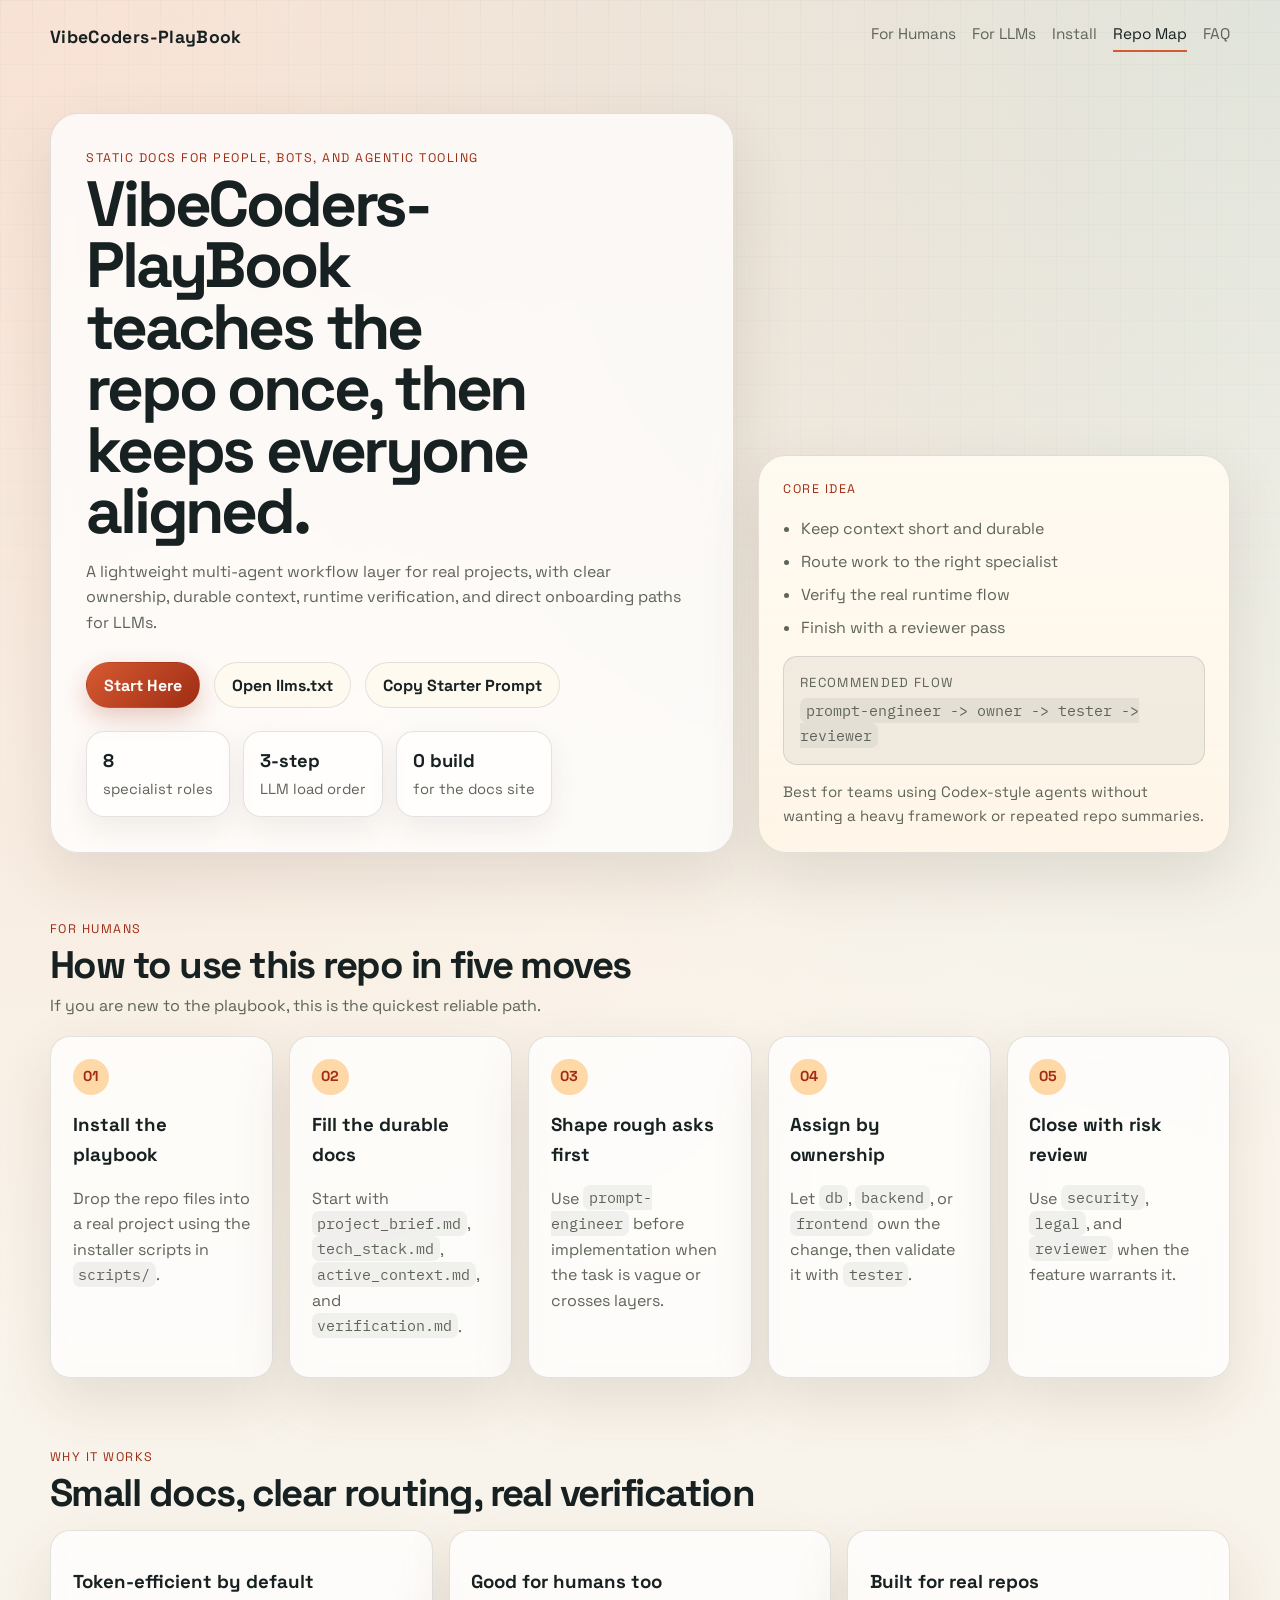
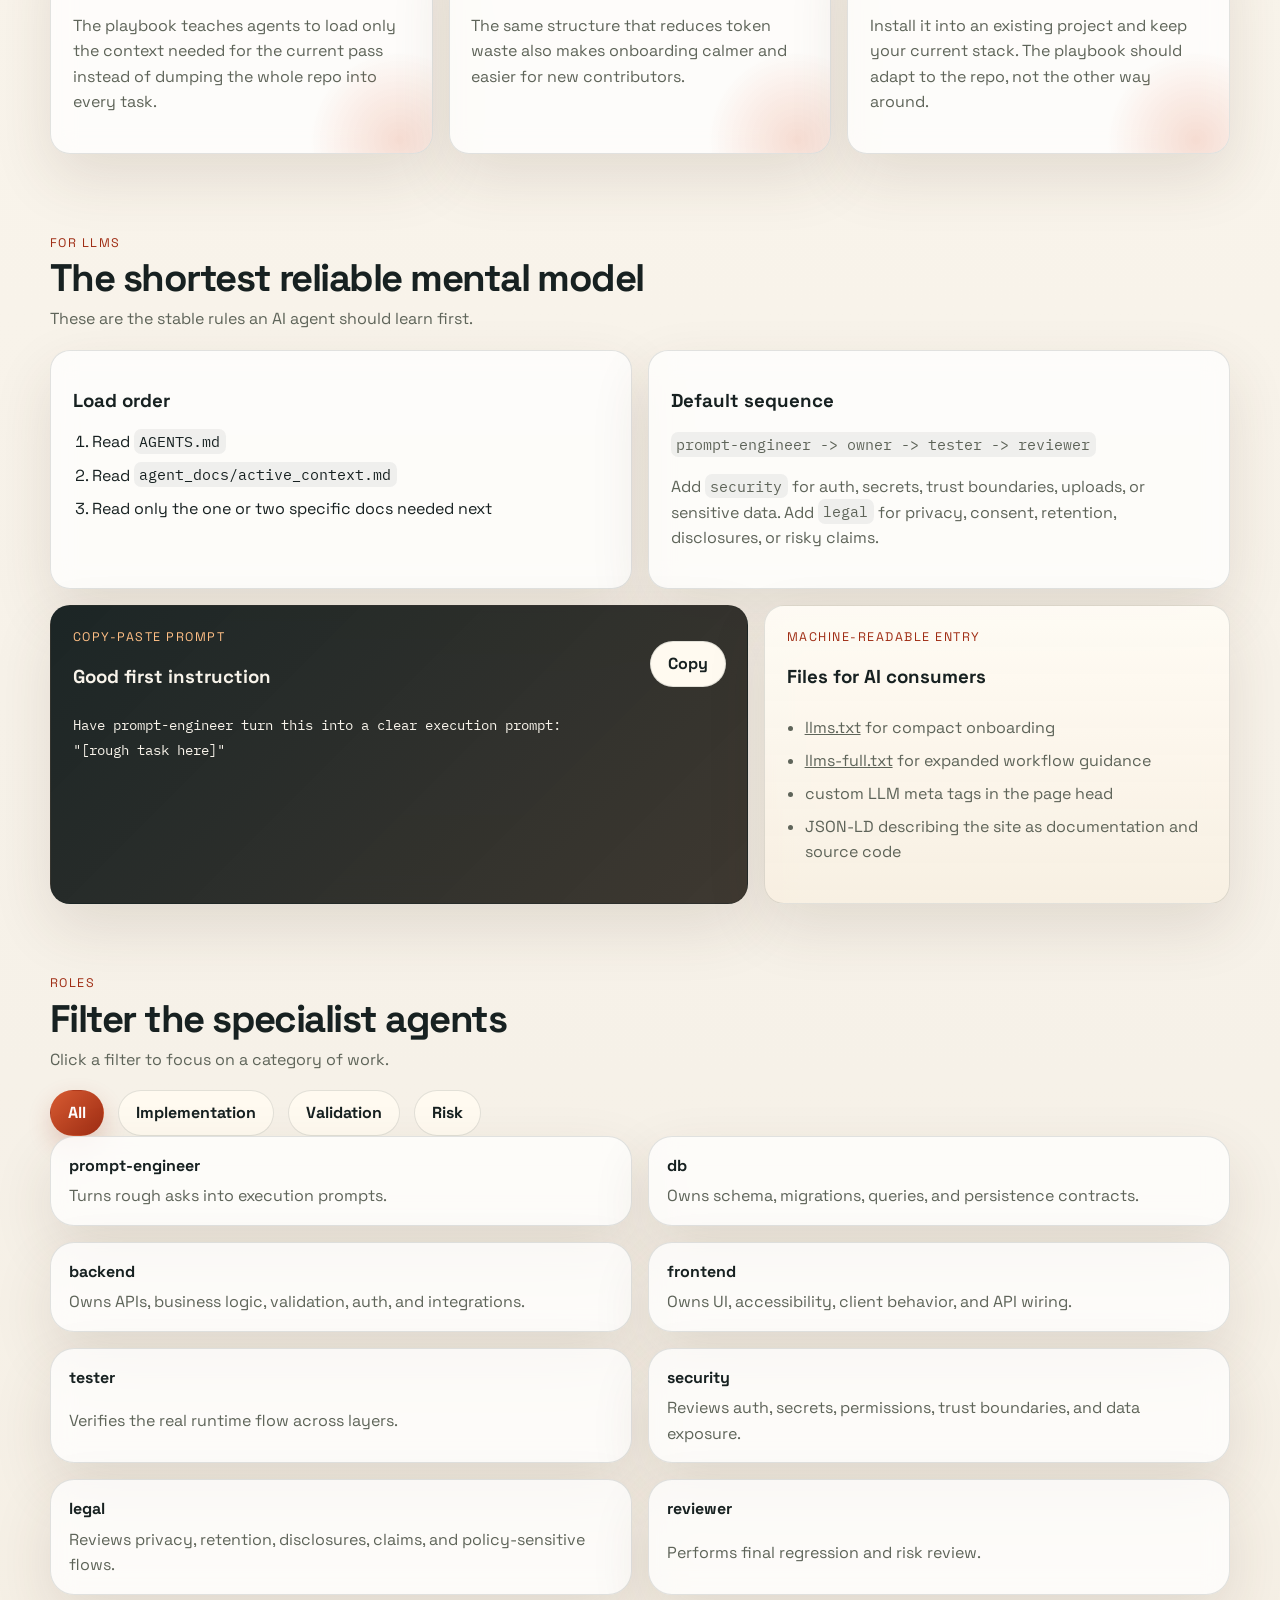
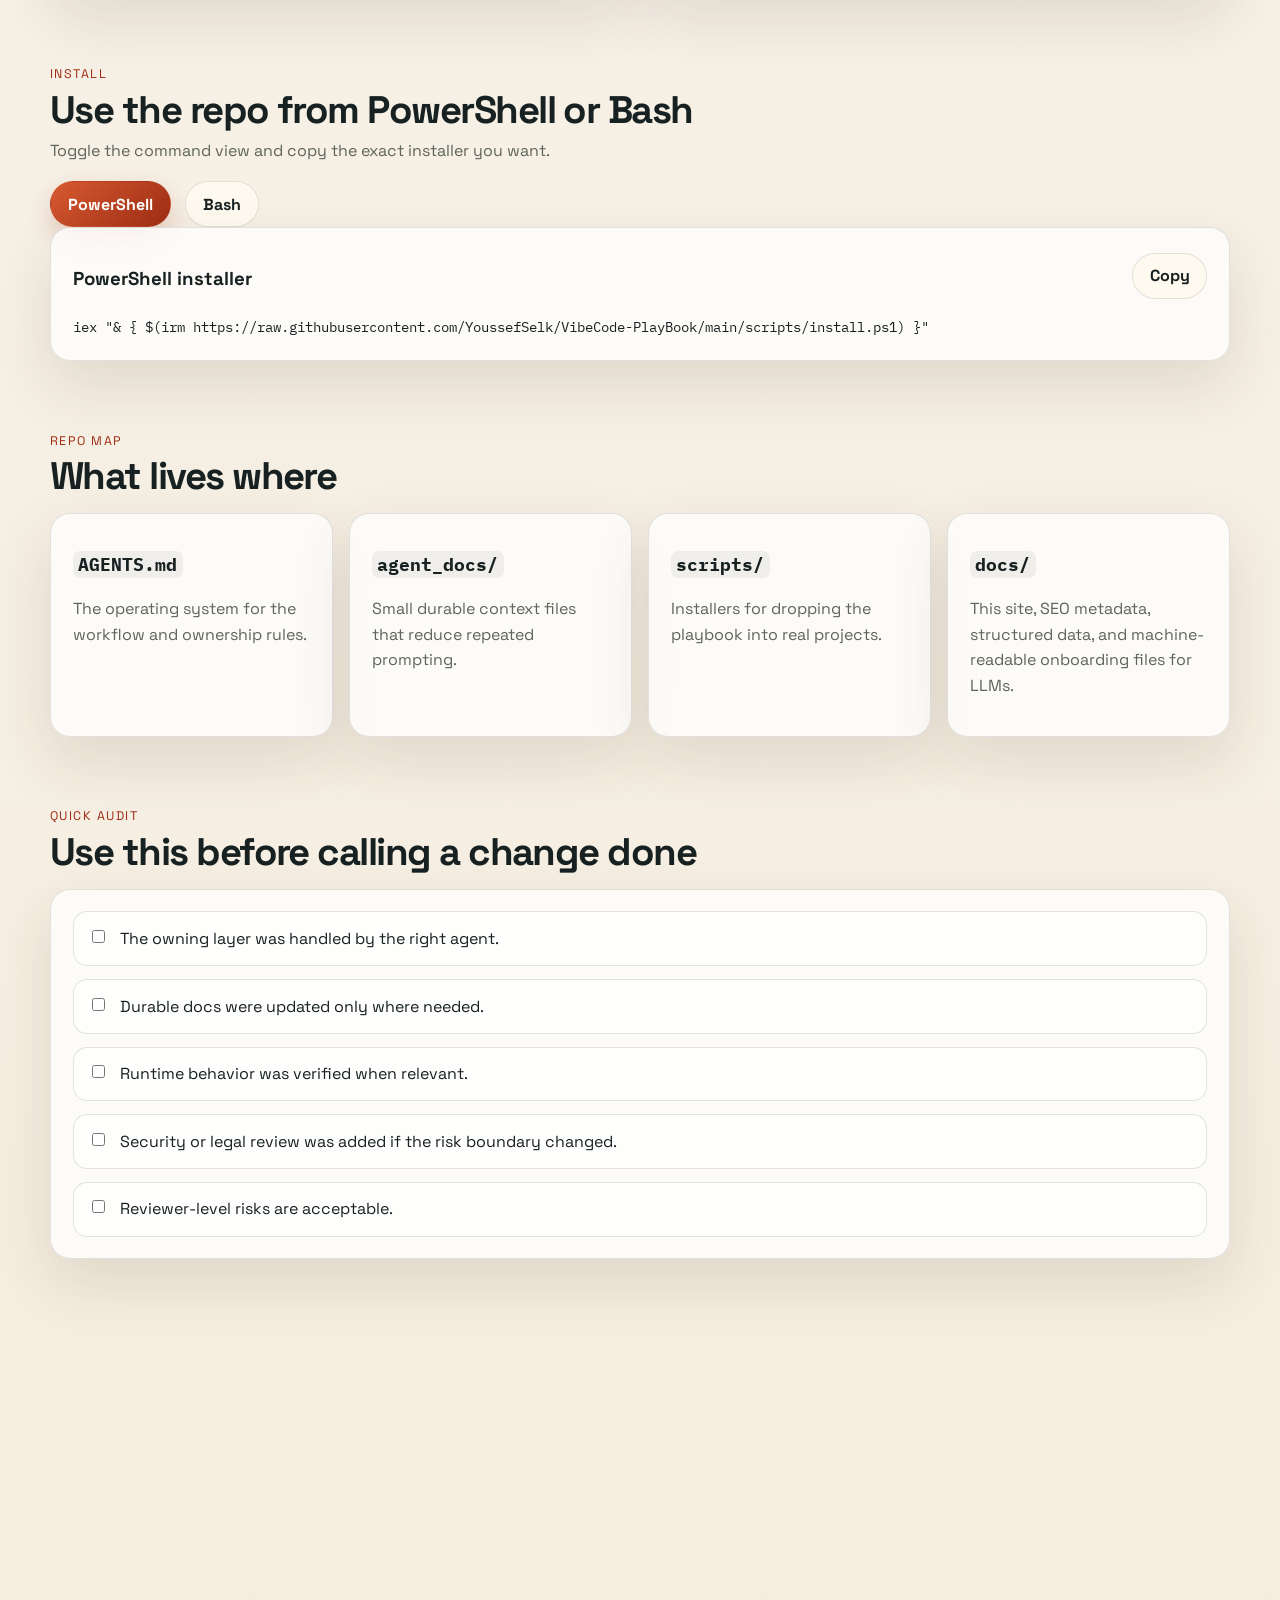
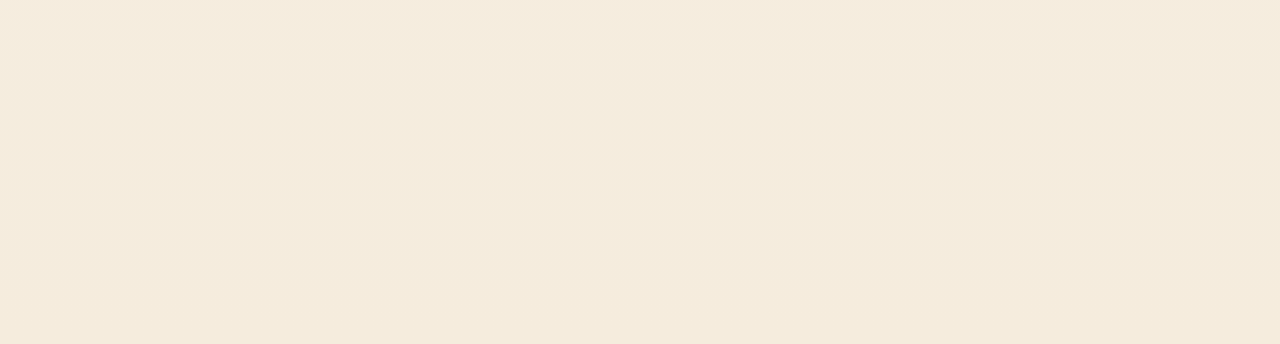
==== docs/index.html @ c6f37f5a "feat: Enhance documentation and user experience with new features, improved layout, and additional o" ====
<!DOCTYPE html>
<html lang="en">
  <head>
    <meta charset="UTF-8" />
    <meta name="viewport" content="width=device-width, initial-scale=1.0" />
    <title>VibeCoders-PlayBook | GitHub Pages Guide for Humans and LLMs</title>
    <meta
      name="description"
      content="VibeCoders-PlayBook is a lightweight multi-agent workflow repo with GitHub Pages docs for humans and LLMs, clear ownership rules, install guides, and machine-readable onboarding."
    />
    <meta
      name="keywords"
      content="VibeCoders-PlayBook, GitHub Pages, LLM docs, AI onboarding, agent workflow, prompt engineering, multi-agent repo, Codex playbook, developer docs"
    />
    <meta name="author" content="VibeCoders-PlayBook" />
    <meta name="application-name" content="VibeCoders-PlayBook" />
    <meta name="theme-color" content="#d65a31" />
    <meta name="color-scheme" content="light" />
    <meta name="robots" content="index,follow,max-image-preview:large" />
    <meta name="format-detection" content="telephone=no" />
    <meta name="generator" content="VibeCoders-PlayBook static docs" />
    <meta name="llm-purpose" content="Teach humans and AI agents how to use this repository efficiently." />
    <meta name="llm-entry" content="./llms.txt" />
    <meta name="llm-full-entry" content="./llms-full.txt" />
    <meta name="llm-load-order" content="AGENTS.md, agent_docs/active_context.md, only specific needed agent_docs/*.md files" />
    <meta property="og:type" content="website" />
    <meta property="og:title" content="VibeCoders-PlayBook" />
    <meta
      property="og:description"
      content="A GitHub Pages-ready playbook that helps humans and LLMs use a lightweight multi-agent workflow with clear ownership and verification."
    />
    <meta property="og:site_name" content="VibeCoders-PlayBook" />
    <meta property="og:locale" content="en_US" />
    <meta name="twitter:card" content="summary_large_image" />
    <meta name="twitter:title" content="VibeCoders-PlayBook" />
    <meta
      name="twitter:description"
      content="Human-friendly docs plus machine-readable onboarding for LLMs using a multi-agent repo workflow."
    />
    <link rel="canonical" href="./" />
    <link rel="alternate" type="text/plain" title="LLMs instructions" href="./llms.txt" />
    <link rel="alternate" type="text/plain" title="LLMs full instructions" href="./llms-full.txt" />
    <link rel="manifest" href="./site.webmanifest" />
    <link rel="preconnect" href="https://fonts.googleapis.com" />
    <link rel="preconnect" href="https://fonts.gstatic.com" crossorigin />
    <link
      href="https://fonts.googleapis.com/css2?family=Space+Grotesk:wght@400;500;700&family=IBM+Plex+Mono:wght@400;500&display=swap"
      rel="stylesheet"
    />
    <link rel="stylesheet" href="./styles.css" />
    <script type="application/ld+json">
      {
        "@context": "https://schema.org",
        "@type": "WebSite",
        "name": "VibeCoders-PlayBook",
        "description": "Static docs and machine-readable onboarding for a lightweight multi-agent repo workflow.",
        "inLanguage": "en",
        "about": [
          "AI agent workflow",
          "LLM onboarding",
          "GitHub Pages docs",
          "developer collaboration"
        ],
        "mainEntity": {
          "@type": "SoftwareSourceCode",
          "name": "VibeCoders-PlayBook",
          "codeRepository": "https://github.com/YoussefSelk/VibeCode-PlayBook",
          "programmingLanguage": [
            "Markdown",
            "HTML",
            "CSS",
            "JavaScript",
            "PowerShell",
            "Shell"
          ]
        }
      }
    </script>
    <script defer src="./app.js"></script>
  </head>
  <body>
    <div class="site-shell">
      <header class="hero" id="top">
        <nav class="topbar">
          <a class="brand" href="#top">VibeCoders-PlayBook</a>
          <div class="nav-links">
            <a href="#humans">For Humans</a>
            <a href="#llms">For LLMs</a>
            <a href="#install">Install</a>
            <a href="#map">Repo Map</a>
            <a href="#faq">FAQ</a>
          </div>
        </nav>

        <div class="hero-grid">
          <div class="hero-copy reveal">
            <p class="eyebrow">Static docs for people, bots, and agentic tooling</p>
            <h1>VibeCoders-PlayBook teaches the repo once, then keeps everyone aligned.</h1>
            <p class="lede">
              A lightweight multi-agent workflow layer for real projects, with
              clear ownership, durable context, runtime verification, and direct
              onboarding paths for LLMs.
            </p>
            <div class="hero-actions">
              <a class="button button-primary" href="#humans">Start Here</a>
              <a class="button button-secondary" href="./llms.txt">Open llms.txt</a>
              <button class="button button-secondary" type="button" data-copy="prompt">
                Copy Starter Prompt
              </button>
            </div>

            <div class="hero-stats">
              <article class="stat-pill">
                <strong>8</strong>
                <span>specialist roles</span>
              </article>
              <article class="stat-pill">
                <strong>3-step</strong>
                <span>LLM load order</span>
              </article>
              <article class="stat-pill">
                <strong>0 build</strong>
                <span>for the docs site</span>
              </article>
            </div>
          </div>

          <aside class="hero-panel reveal">
            <p class="panel-title">Core idea</p>
            <ul class="signal-list">
              <li>Keep context short and durable</li>
              <li>Route work to the right specialist</li>
              <li>Verify the real runtime flow</li>
              <li>Finish with a reviewer pass</li>
            </ul>
            <div class="mini-console">
              <p class="mini-console-title">Recommended flow</p>
              <code>prompt-engineer -&gt; owner -&gt; tester -&gt; reviewer</code>
            </div>
            <p class="panel-footnote">
              Best for teams using Codex-style agents without wanting a heavy
              framework or repeated repo summaries.
            </p>
          </aside>
        </div>
      </header>

      <main>
        <section class="section section-intro reveal" id="humans">
          <div class="section-heading">
            <p class="eyebrow">For Humans</p>
            <h2>How to use this repo in five moves</h2>
            <p class="section-lede">
              If you are new to the playbook, this is the quickest reliable path.
            </p>
          </div>

          <div class="card-grid">
            <article class="card">
              <span class="card-step">01</span>
              <h3>Install the playbook</h3>
              <p>
                Drop the repo files into a real project using the installer
                scripts in <code>scripts/</code>.
              </p>
            </article>

            <article class="card">
              <span class="card-step">02</span>
              <h3>Fill the durable docs</h3>
              <p>
                Start with <code>project_brief.md</code>,
                <code>tech_stack.md</code>, <code>active_context.md</code>, and
                <code>verification.md</code>.
              </p>
            </article>

            <article class="card">
              <span class="card-step">03</span>
              <h3>Shape rough asks first</h3>
              <p>
                Use <code>prompt-engineer</code> before implementation when the
                task is vague or crosses layers.
              </p>
            </article>

            <article class="card">
              <span class="card-step">04</span>
              <h3>Assign by ownership</h3>
              <p>
                Let <code>db</code>, <code>backend</code>, or
                <code>frontend</code> own the change, then validate it with
                <code>tester</code>.
              </p>
            </article>

            <article class="card">
              <span class="card-step">05</span>
              <h3>Close with risk review</h3>
              <p>
                Use <code>security</code>, <code>legal</code>, and
                <code>reviewer</code> when the feature warrants it.
              </p>
            </article>
          </div>
        </section>

        <section class="section section-showcase reveal" id="why">
          <div class="section-heading">
            <p class="eyebrow">Why It Works</p>
            <h2>Small docs, clear routing, real verification</h2>
          </div>

          <div class="showcase-grid">
            <article class="showcase-card">
              <h3>Token-efficient by default</h3>
              <p>
                The playbook teaches agents to load only the context needed for
                the current pass instead of dumping the whole repo into every task.
              </p>
            </article>
            <article class="showcase-card">
              <h3>Good for humans too</h3>
              <p>
                The same structure that reduces token waste also makes onboarding
                calmer and easier for new contributors.
              </p>
            </article>
            <article class="showcase-card">
              <h3>Built for real repos</h3>
              <p>
                Install it into an existing project and keep your current stack.
                The playbook should adapt to the repo, not the other way around.
              </p>
            </article>
          </div>
        </section>

        <section class="section section-split reveal" id="llms">
          <div class="section-heading">
            <p class="eyebrow">For LLMs</p>
            <h2>The shortest reliable mental model</h2>
            <p class="section-lede">
              These are the stable rules an AI agent should learn first.
            </p>
          </div>

          <div class="split-layout">
            <article class="guide-block">
              <h3>Load order</h3>
              <ol class="number-list">
                <li>Read <code>AGENTS.md</code></li>
                <li>Read <code>agent_docs/active_context.md</code></li>
                <li>Read only the one or two specific docs needed next</li>
              </ol>
            </article>

            <article class="guide-block">
              <h3>Default sequence</h3>
              <p class="mono-line">
                <code>prompt-engineer -&gt; owner -&gt; tester -&gt; reviewer</code>
              </p>
              <p>
                Add <code>security</code> for auth, secrets, trust boundaries,
                uploads, or sensitive data. Add <code>legal</code> for privacy,
                consent, retention, disclosures, or risky claims.
              </p>
            </article>
          </div>

          <div class="llm-grid">
            <article class="prompt-panel">
              <div class="panel-row">
                <div>
                  <p class="eyebrow">Copy-paste prompt</p>
                  <h3>Good first instruction</h3>
                </div>
                <button type="button" class="copy-link" data-copy="prompt">Copy</button>
              </div>
              <pre><code id="prompt-block">Have prompt-engineer turn this into a clear execution prompt:
"[rough task here]"</code></pre>
            </article>

            <article class="machine-panel">
              <div class="panel-row">
                <div>
                  <p class="eyebrow">Machine-readable entry</p>
                  <h3>Files for AI consumers</h3>
                </div>
              </div>
              <ul class="machine-list">
                <li><a href="./llms.txt">llms.txt</a> for compact onboarding</li>
                <li><a href="./llms-full.txt">llms-full.txt</a> for expanded workflow guidance</li>
                <li>custom LLM meta tags in the page head</li>
                <li>JSON-LD describing the site as documentation and source code</li>
              </ul>
            </article>
          </div>
        </section>

        <section class="section section-roles reveal">
          <div class="section-heading">
            <p class="eyebrow">Roles</p>
            <h2>Filter the specialist agents</h2>
            <p class="section-lede">
              Click a filter to focus on a category of work.
            </p>
          </div>

          <div class="filter-row" role="toolbar" aria-label="Role filters">
            <button class="filter-chip is-active" type="button" data-filter="all">All</button>
            <button class="filter-chip" type="button" data-filter="implementation">Implementation</button>
            <button class="filter-chip" type="button" data-filter="validation">Validation</button>
            <button class="filter-chip" type="button" data-filter="risk">Risk</button>
          </div>

          <div class="roles-grid">
            <article class="role-chip" data-role-group="implementation">
              <strong>prompt-engineer</strong>
              <span>Turns rough asks into execution prompts.</span>
            </article>
            <article class="role-chip" data-role-group="implementation">
              <strong>db</strong>
              <span>Owns schema, migrations, queries, and persistence contracts.</span>
            </article>
            <article class="role-chip" data-role-group="implementation">
              <strong>backend</strong>
              <span>Owns APIs, business logic, validation, auth, and integrations.</span>
            </article>
            <article class="role-chip" data-role-group="implementation">
              <strong>frontend</strong>
              <span>Owns UI, accessibility, client behavior, and API wiring.</span>
            </article>
            <article class="role-chip" data-role-group="validation">
              <strong>tester</strong>
              <span>Verifies the real runtime flow across layers.</span>
            </article>
            <article class="role-chip" data-role-group="risk">
              <strong>security</strong>
              <span>Reviews auth, secrets, permissions, trust boundaries, and data exposure.</span>
            </article>
            <article class="role-chip" data-role-group="risk">
              <strong>legal</strong>
              <span>Reviews privacy, retention, disclosures, claims, and policy-sensitive flows.</span>
            </article>
            <article class="role-chip" data-role-group="validation risk">
              <strong>reviewer</strong>
              <span>Performs final regression and risk review.</span>
            </article>
          </div>
        </section>

        <section class="section section-install reveal" id="install">
          <div class="section-heading">
            <p class="eyebrow">Install</p>
            <h2>Use the repo from PowerShell or Bash</h2>
            <p class="section-lede">
              Toggle the command view and copy the exact installer you want.
            </p>
          </div>

          <div class="tab-bar" role="tablist" aria-label="Install commands">
            <button class="tab-button is-active" type="button" role="tab" aria-selected="true" data-tab="powershell">
              PowerShell
            </button>
            <button class="tab-button" type="button" role="tab" aria-selected="false" data-tab="bash">
              Bash
            </button>
          </div>

          <div class="install-stack">
            <article class="code-card install-panel is-active" data-panel="powershell">
              <div class="panel-row">
                <h3>PowerShell installer</h3>
                <button type="button" class="copy-link" data-copy="powershell">Copy</button>
              </div>
              <pre><code id="powershell-block">iex "&amp; { $(irm https://raw.githubusercontent.com/YoussefSelk/VibeCode-PlayBook/main/scripts/install.ps1) }"</code></pre>
            </article>

            <article class="code-card install-panel" data-panel="bash">
              <div class="panel-row">
                <h3>Bash installer</h3>
                <button type="button" class="copy-link" data-copy="bash">Copy</button>
              </div>
              <pre><code id="bash-block">curl -fsSL https://raw.githubusercontent.com/YoussefSelk/VibeCode-PlayBook/main/scripts/install.sh | bash</code></pre>
            </article>
          </div>
        </section>

        <section class="section reveal" id="map">
          <div class="section-heading">
            <p class="eyebrow">Repo Map</p>
            <h2>What lives where</h2>
          </div>

          <div class="map-grid">
            <article class="map-card">
              <h3><code>AGENTS.md</code></h3>
              <p>The operating system for the workflow and ownership rules.</p>
            </article>

            <article class="map-card">
              <h3><code>agent_docs/</code></h3>
              <p>Small durable context files that reduce repeated prompting.</p>
            </article>

            <article class="map-card">
              <h3><code>scripts/</code></h3>
              <p>Installers for dropping the playbook into real projects.</p>
            </article>

            <article class="map-card">
              <h3><code>docs/</code></h3>
              <p>This site, SEO metadata, structured data, and machine-readable onboarding files for LLMs.</p>
            </article>
          </div>
        </section>

        <section class="section section-checklist reveal">
          <div class="section-heading">
            <p class="eyebrow">Quick Audit</p>
            <h2>Use this before calling a change done</h2>
          </div>

          <div class="checklist-card">
            <label class="check-row"><input type="checkbox" /> The owning layer was handled by the right agent.</label>
            <label class="check-row"><input type="checkbox" /> Durable docs were updated only where needed.</label>
            <label class="check-row"><input type="checkbox" /> Runtime behavior was verified when relevant.</label>
            <label class="check-row"><input type="checkbox" /> Security or legal review was added if the risk boundary changed.</label>
            <label class="check-row"><input type="checkbox" /> Reviewer-level risks are acceptable.</label>
          </div>
        </section>

        <section class="section section-faq reveal" id="faq">
          <div class="section-heading">
            <p class="eyebrow">FAQ</p>
            <h2>Common onboarding questions</h2>
          </div>

          <div class="faq-list">
            <details class="faq-item">
              <summary>Is this a full app framework?</summary>
              <p>
                No. It is a workflow layer you install into an existing repo so
                your agents and contributors follow a clearer operating model.
              </p>
            </details>
            <details class="faq-item">
              <summary>Why does it have both human docs and LLM docs?</summary>
              <p>
                Because this repo is meant to coordinate both. Humans need a clear
                mental model, and LLMs benefit from compact, explicit entry points.
              </p>
            </details>
            <details class="faq-item">
              <summary>Why keep the site static?</summary>
              <p>
                Static files are easier to host on GitHub Pages, easier to inspect,
                and simpler for AI agents and developers to parse and maintain.
              </p>
            </details>
          </div>
        </section>

        <section class="section section-footer-note reveal">
          <div class="footer-panel">
            <p class="eyebrow">GitHub Pages</p>
            <h2>This site is static by design</h2>
            <p>
              No framework, no build step, no lockfile. That keeps it easy to
              host on GitHub Pages, crawl by search engines, and consume by LLMs.
            </p>
          </div>
        </section>
      </main>

      <div class="toast" id="toast" role="status" aria-live="polite"></div>
    </div>
  </body>
</html>
---- docs/styles.css ----
:root {
  --bg: #f6f1e8;
  --bg-strong: #efe6d6;
  --surface: rgba(255, 255, 255, 0.74);
  --surface-strong: #fffaf0;
  --surface-dark: rgba(23, 33, 33, 0.96);
  --ink: #172121;
  --muted: #5e6459;
  --line: rgba(23, 33, 33, 0.12);
  --accent: #d65a31;
  --accent-deep: #9f2d14;
  --accent-soft: #ffd8a8;
  --accent-glow: rgba(214, 90, 49, 0.2);
  --shadow: 0 24px 60px rgba(72, 52, 32, 0.12);
  --shadow-soft: 0 12px 28px rgba(72, 52, 32, 0.08);
  --radius-xl: 28px;
  --radius-lg: 20px;
  --radius-md: 14px;
  --content-width: 1180px;
}

* {
  box-sizing: border-box;
}

html {
  scroll-behavior: smooth;
}

body {
  margin: 0;
  color: var(--ink);
  background:
    radial-gradient(circle at top left, rgba(214, 90, 49, 0.14), transparent 26%),
    radial-gradient(circle at top right, rgba(25, 96, 88, 0.12), transparent 22%),
    linear-gradient(180deg, #fdf8ef 0%, var(--bg) 52%, #f5ecdd 100%);
  font-family: "Space Grotesk", sans-serif;
  line-height: 1.6;
}

body::before {
  content: "";
  position: fixed;
  inset: 0;
  pointer-events: none;
  background-image:
    linear-gradient(rgba(23, 33, 33, 0.03) 1px, transparent 1px),
    linear-gradient(90deg, rgba(23, 33, 33, 0.03) 1px, transparent 1px);
  background-size: 32px 32px;
  mask-image: linear-gradient(180deg, rgba(0, 0, 0, 0.7), transparent 92%);
}

a {
  color: inherit;
}

button {
  font: inherit;
}

.site-shell {
  width: min(calc(100% - 2rem), var(--content-width));
  margin: 0 auto;
  padding-bottom: 4rem;
}

.hero,
.section {
  position: relative;
  z-index: 1;
}

.topbar {
  display: flex;
  justify-content: space-between;
  align-items: center;
  padding: 1.4rem 0 0.8rem;
}

.brand,
.nav-links a,
.button,
.copy-link,
.filter-chip,
.tab-button {
  text-decoration: none;
}

.brand {
  color: var(--ink);
  font-weight: 700;
  font-size: 1.1rem;
  letter-spacing: 0.02em;
}

.nav-links {
  display: flex;
  gap: 1rem;
  flex-wrap: wrap;
}

.nav-links a {
  color: var(--muted);
  font-size: 0.96rem;
  padding-bottom: 0.2rem;
  border-bottom: 2px solid transparent;
  transition: color 140ms ease, border-color 140ms ease;
}

.nav-links a[data-active="true"] {
  color: var(--ink);
  border-color: var(--accent);
}

.hero-grid {
  display: grid;
  grid-template-columns: 1.45fr 1fr;
  gap: 1.5rem;
  padding: 3rem 0 2rem;
}

.hero-copy,
.hero-panel,
.card,
.guide-block,
.prompt-panel,
.machine-panel,
.code-card,
.map-card,
.role-chip,
.footer-panel,
.showcase-card,
.checklist-card,
.faq-item {
  border: 1px solid var(--line);
  background: var(--surface);
  backdrop-filter: blur(12px);
  box-shadow: var(--shadow);
}

.hero-copy {
  padding: 2.2rem;
  border-radius: var(--radius-xl);
}

.hero-copy h1 {
  margin: 0.3rem 0 1rem;
  font-size: clamp(2.8rem, 5vw, 5.4rem);
  line-height: 0.96;
  letter-spacing: -0.05em;
  max-width: 11ch;
}

.lede,
.hero-panel,
.card p,
.guide-block p,
.map-card p,
.footer-panel p,
.role-chip span,
.showcase-card p,
.machine-list,
.faq-item p,
.section-lede {
  color: var(--muted);
}

.hero-actions,
.panel-row,
.filter-row,
.tab-bar {
  display: flex;
  gap: 0.9rem;
  flex-wrap: wrap;
}

.hero-actions {
  margin-top: 1.7rem;
}

.button,
.copy-link,
.filter-chip,
.tab-button {
  display: inline-flex;
  align-items: center;
  justify-content: center;
  min-height: 46px;
  padding: 0 1.05rem;
  border-radius: 999px;
  font-weight: 700;
  border: 1px solid transparent;
  cursor: pointer;
  transition: transform 160ms ease, box-shadow 160ms ease, border-color 160ms ease, background 160ms ease;
}

.button:hover,
.copy-link:hover,
.filter-chip:hover,
.tab-button:hover {
  transform: translateY(-1px);
}

.button-primary {
  color: #fff;
  background: linear-gradient(135deg, var(--accent), var(--accent-deep));
  box-shadow: 0 10px 24px rgba(159, 45, 20, 0.24);
}

.button-secondary,
.copy-link,
.filter-chip,
.tab-button {
  color: var(--ink);
  background: var(--surface-strong);
  border-color: var(--line);
}

.hero-panel {
  padding: 1.5rem;
  border-radius: var(--radius-xl);
  align-self: end;
  background:
    linear-gradient(180deg, rgba(255, 250, 240, 0.96), rgba(255, 244, 229, 0.88)),
    var(--surface);
}

.panel-title,
.eyebrow {
  margin: 0;
  text-transform: uppercase;
  letter-spacing: 0.12em;
  font-size: 0.78rem;
  color: var(--accent-deep);
}

.signal-list,
.machine-list {
  padding-left: 1.1rem;
  margin: 1rem 0;
}

.signal-list li + li,
.machine-list li + li {
  margin-top: 0.45rem;
}

.mini-console {
  padding: 0.9rem 1rem;
  border-radius: var(--radius-md);
  background: rgba(23, 33, 33, 0.06);
  border: 1px solid var(--line);
}

.mini-console-title {
  margin: 0 0 0.35rem;
  font-size: 0.82rem;
  text-transform: uppercase;
  letter-spacing: 0.1em;
  color: var(--muted);
}

.panel-footnote {
  margin-bottom: 0;
  font-size: 0.94rem;
}

.hero-stats {
  display: flex;
  gap: 0.8rem;
  flex-wrap: wrap;
  margin-top: 1.4rem;
}

.stat-pill {
  min-width: 128px;
  padding: 0.9rem 1rem;
  border-radius: 18px;
  border: 1px solid var(--line);
  background: rgba(255, 255, 255, 0.68);
  box-shadow: var(--shadow-soft);
}

.stat-pill strong {
  display: block;
  font-size: 1.15rem;
}

.stat-pill span {
  color: var(--muted);
  font-size: 0.92rem;
}

.section {
  padding: 2.2rem 0;
}

.section-heading {
  margin-bottom: 1.1rem;
}

.section-heading h2 {
  margin: 0.3rem 0 0;
  font-size: clamp(1.9rem, 3vw, 3rem);
  line-height: 1.02;
  letter-spacing: -0.04em;
}

.section-lede {
  margin: 0.55rem 0 0;
  max-width: 60ch;
}

.card-grid,
.map-grid,
.roles-grid,
.split-layout,
.showcase-grid,
.llm-grid {
  display: grid;
  gap: 1rem;
}

.card-grid {
  grid-template-columns: repeat(5, minmax(0, 1fr));
}

.card,
.guide-block,
.code-card,
.map-card,
.footer-panel,
.showcase-card,
.prompt-panel,
.machine-panel,
.checklist-card {
  padding: 1.35rem;
  border-radius: var(--radius-lg);
}

.showcase-grid {
  grid-template-columns: repeat(3, minmax(0, 1fr));
}

.showcase-card {
  position: relative;
  overflow: hidden;
}

.showcase-card::after {
  content: "";
  position: absolute;
  inset: auto -15% -35% auto;
  width: 180px;
  height: 180px;
  border-radius: 50%;
  background: radial-gradient(circle, var(--accent-glow), transparent 70%);
}

.card-step {
  display: inline-flex;
  min-width: 2.3rem;
  height: 2.3rem;
  align-items: center;
  justify-content: center;
  border-radius: 999px;
  background: var(--accent-soft);
  color: var(--accent-deep);
  font-weight: 700;
  font-size: 0.9rem;
}

.card h3,
.guide-block h3,
.code-card h3,
.map-card h3,
.prompt-panel h3,
.footer-panel h2,
.machine-panel h3,
.showcase-card h3 {
  margin: 0.9rem 0 0.45rem;
}

.section-split {
  padding-top: 2.8rem;
}

.split-layout {
  grid-template-columns: repeat(2, minmax(0, 1fr));
}

.llm-grid {
  grid-template-columns: 1.2fr 0.8fr;
  margin-top: 1rem;
}

.number-list {
  margin: 0.8rem 0 0;
  padding-left: 1.2rem;
}

.number-list li + li {
  margin-top: 0.5rem;
}

.mono-line,
code,
pre {
  font-family: "IBM Plex Mono", monospace;
}

.prompt-panel {
  background:
    linear-gradient(135deg, rgba(23, 33, 33, 0.98), rgba(52, 46, 39, 0.95));
  color: #f8f3ea;
}

.prompt-panel .eyebrow {
  color: #ffbf85;
}

.machine-panel {
  background:
    linear-gradient(180deg, rgba(255, 252, 245, 0.92), rgba(248, 239, 225, 0.88));
}

.panel-row {
  align-items: center;
  justify-content: space-between;
}

pre {
  margin: 0.8rem 0 0;
  white-space: pre-wrap;
  word-break: break-word;
  font-size: 0.95rem;
  line-height: 1.6;
}

.install-stack {
  position: relative;
}

.install-panel {
  display: none;
}

.install-panel.is-active {
  display: block;
}

.tab-button.is-active,
.filter-chip.is-active {
  color: #fff;
  background: linear-gradient(135deg, var(--accent), var(--accent-deep));
  border-color: transparent;
  box-shadow: 0 10px 24px rgba(159, 45, 20, 0.2);
}

.map-grid {
  grid-template-columns: repeat(4, minmax(0, 1fr));
}

.roles-grid {
  grid-template-columns: repeat(2, minmax(0, 1fr));
}

.role-chip {
  display: grid;
  gap: 0.3rem;
  padding: 1rem 1.1rem;
  border-radius: 24px;
  transition: opacity 160ms ease, transform 160ms ease;
}

.role-chip.is-dimmed {
  opacity: 0.38;
  transform: scale(0.98);
}

.checklist-card {
  display: grid;
  gap: 0.8rem;
}

.check-row {
  display: flex;
  gap: 0.75rem;
  align-items: flex-start;
  padding: 0.85rem 0.9rem;
  border-radius: var(--radius-md);
  background: rgba(255, 255, 255, 0.62);
  border: 1px solid var(--line);
}

.check-row input {
  margin-top: 0.25rem;
  accent-color: var(--accent);
}

.faq-list {
  display: grid;
  gap: 0.9rem;
}

.faq-item {
  padding: 1rem 1.1rem;
  border-radius: var(--radius-lg);
}

.faq-item summary {
  cursor: pointer;
  font-weight: 700;
}

.faq-item p {
  margin: 0.8rem 0 0;
}

.section-footer-note {
  padding-bottom: 1rem;
}

.footer-panel {
  background:
    linear-gradient(135deg, rgba(214, 90, 49, 0.12), rgba(255, 255, 255, 0.92));
}

code {
  padding: 0.15rem 0.35rem;
  border-radius: 0.45rem;
  background: rgba(23, 33, 33, 0.06);
  font-size: 0.95em;
}

pre code {
  padding: 0;
  background: transparent;
}

.toast {
  position: fixed;
  right: 1rem;
  bottom: 1rem;
  padding: 0.85rem 1rem;
  border-radius: 14px;
  background: var(--surface-dark);
  color: #fff;
  box-shadow: 0 18px 34px rgba(23, 33, 33, 0.22);
  opacity: 0;
  transform: translateY(12px);
  pointer-events: none;
  transition: opacity 180ms ease, transform 180ms ease;
  z-index: 20;
}

.toast.is-visible {
  opacity: 1;
  transform: translateY(0);
}

.reveal {
  opacity: 0;
  transform: translateY(24px);
  transition: opacity 500ms ease, transform 500ms ease;
}

.reveal.is-visible {
  opacity: 1;
  transform: translateY(0);
}

@media (max-width: 1100px) {
  .card-grid {
    grid-template-columns: repeat(2, minmax(0, 1fr));
  }

  .map-grid,
  .showcase-grid {
    grid-template-columns: repeat(2, minmax(0, 1fr));
  }

  .llm-grid {
    grid-template-columns: 1fr;
  }
}

@media (max-width: 860px) {
  .hero-grid,
  .split-layout,
  .roles-grid {
    grid-template-columns: 1fr;
  }

  .topbar {
    flex-direction: column;
    align-items: flex-start;
    gap: 0.8rem;
  }

  .hero-copy h1 {
    max-width: 12ch;
  }
}

@media (max-width: 640px) {
  .site-shell {
    width: min(calc(100% - 1rem), var(--content-width));
  }

  .hero-grid {
    padding-top: 1.8rem;
  }

  .hero-copy,
  .hero-panel,
  .card,
  .guide-block,
  .prompt-panel,
  .machine-panel,
  .code-card,
  .map-card,
  .footer-panel,
  .showcase-card,
  .checklist-card,
  .faq-item {
    padding: 1.1rem;
  }

  .card-grid,
  .map-grid,
  .showcase-grid,
  .roles-grid {
    grid-template-columns: 1fr;
  }

  .nav-links {
    gap: 0.75rem;
  }

  .hero-stats {
    display: grid;
    grid-template-columns: 1fr;
  }
}
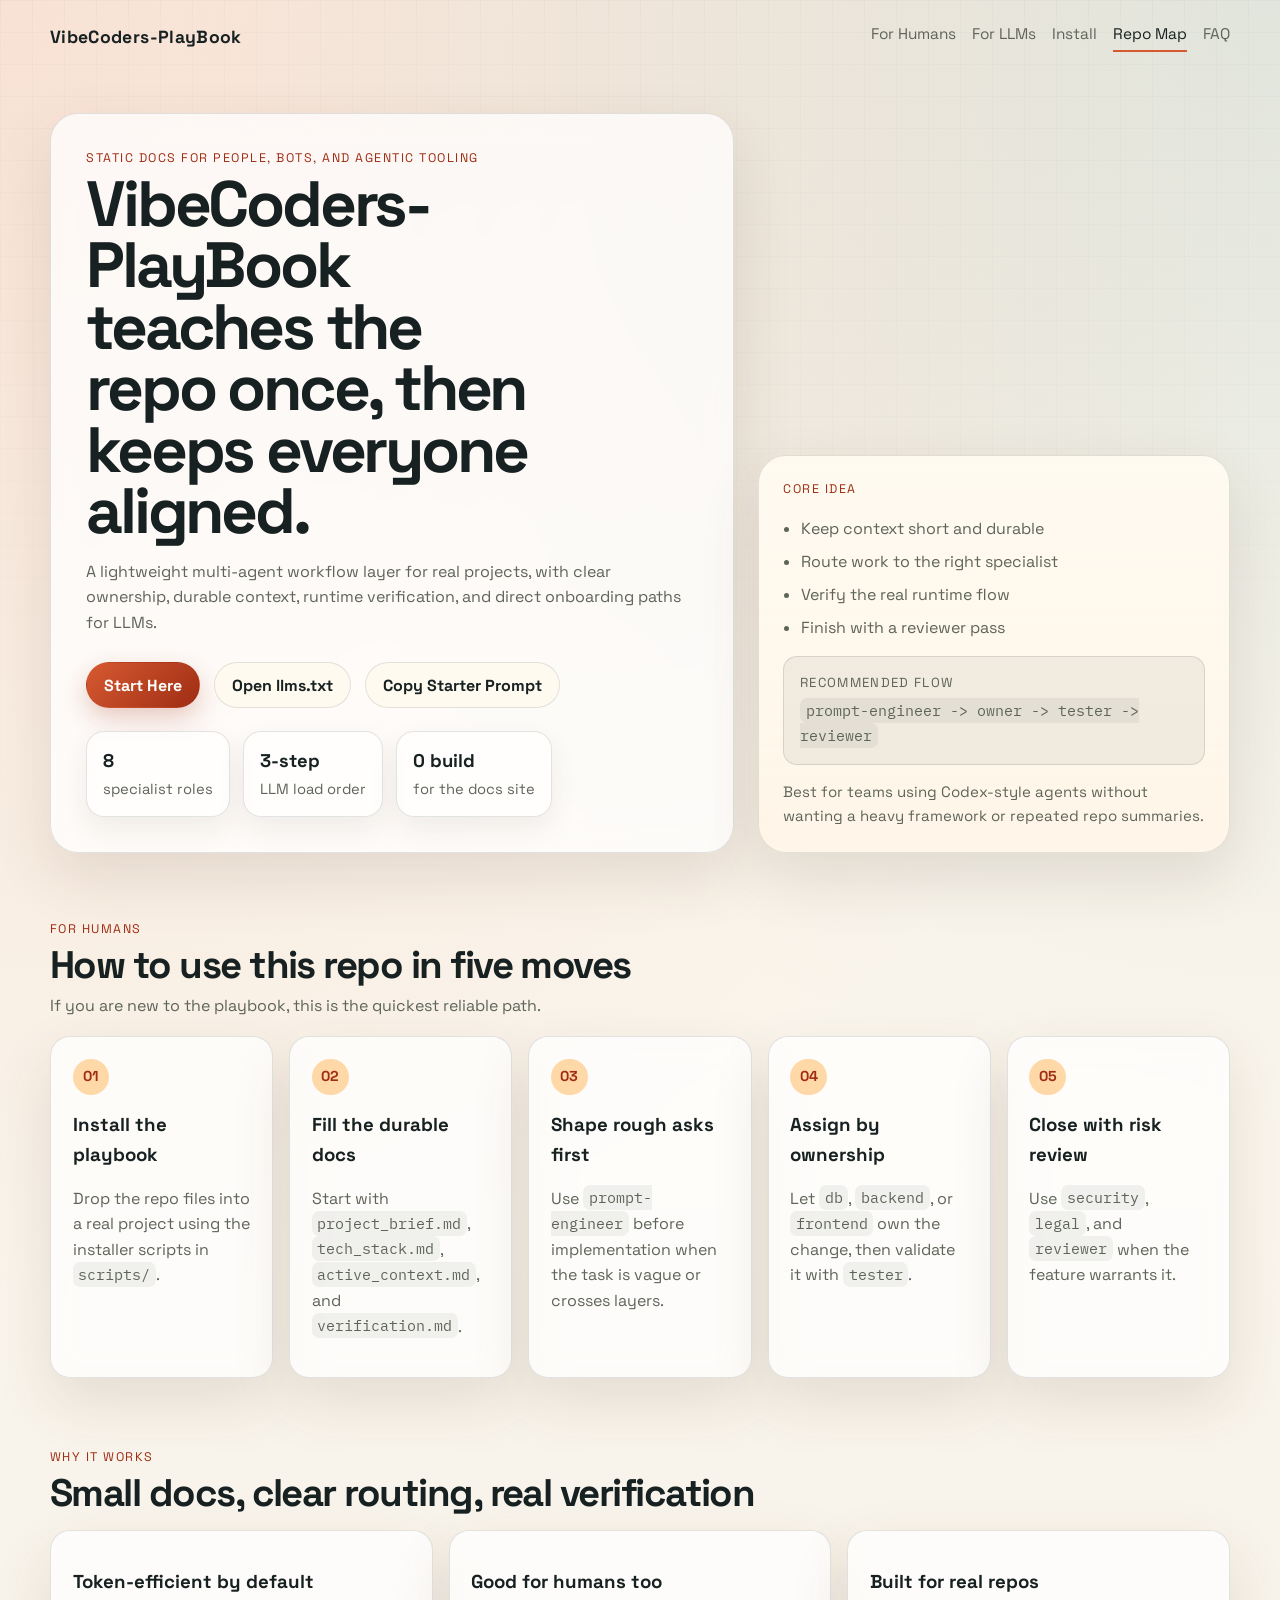
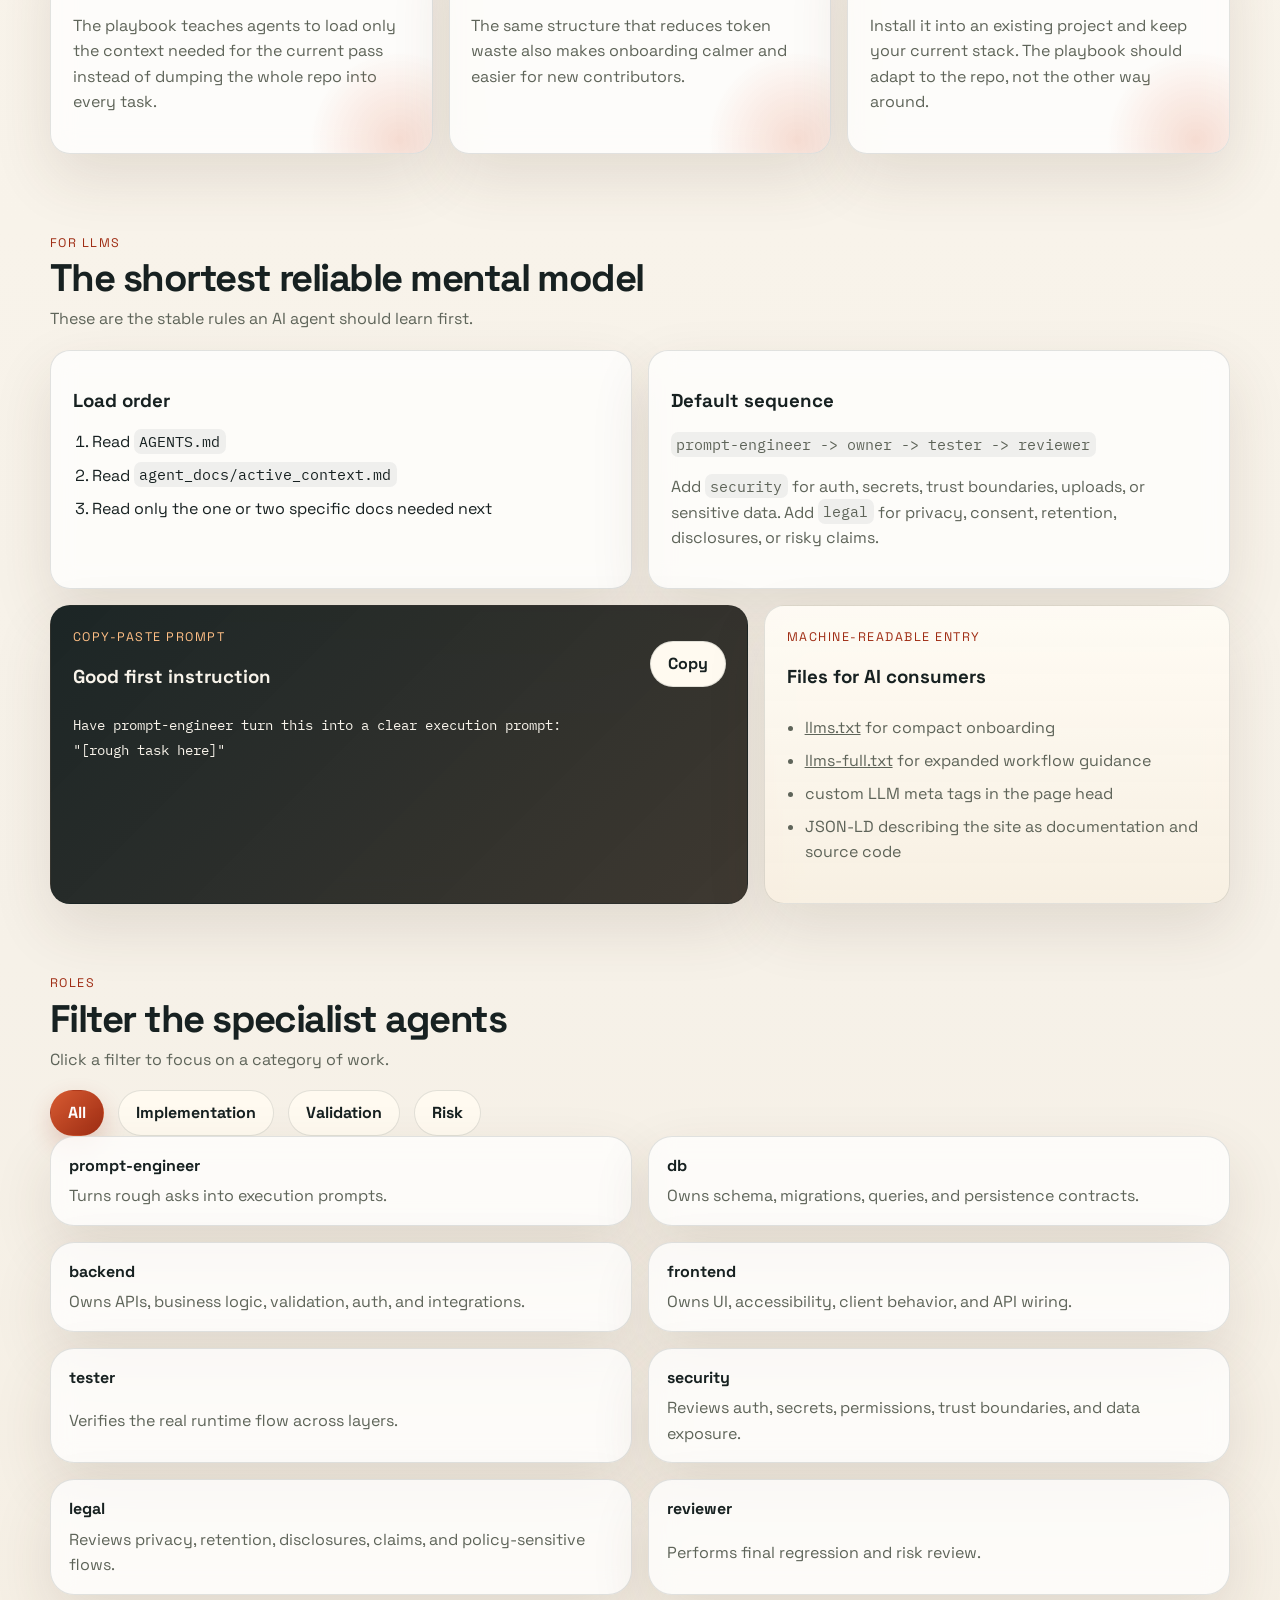
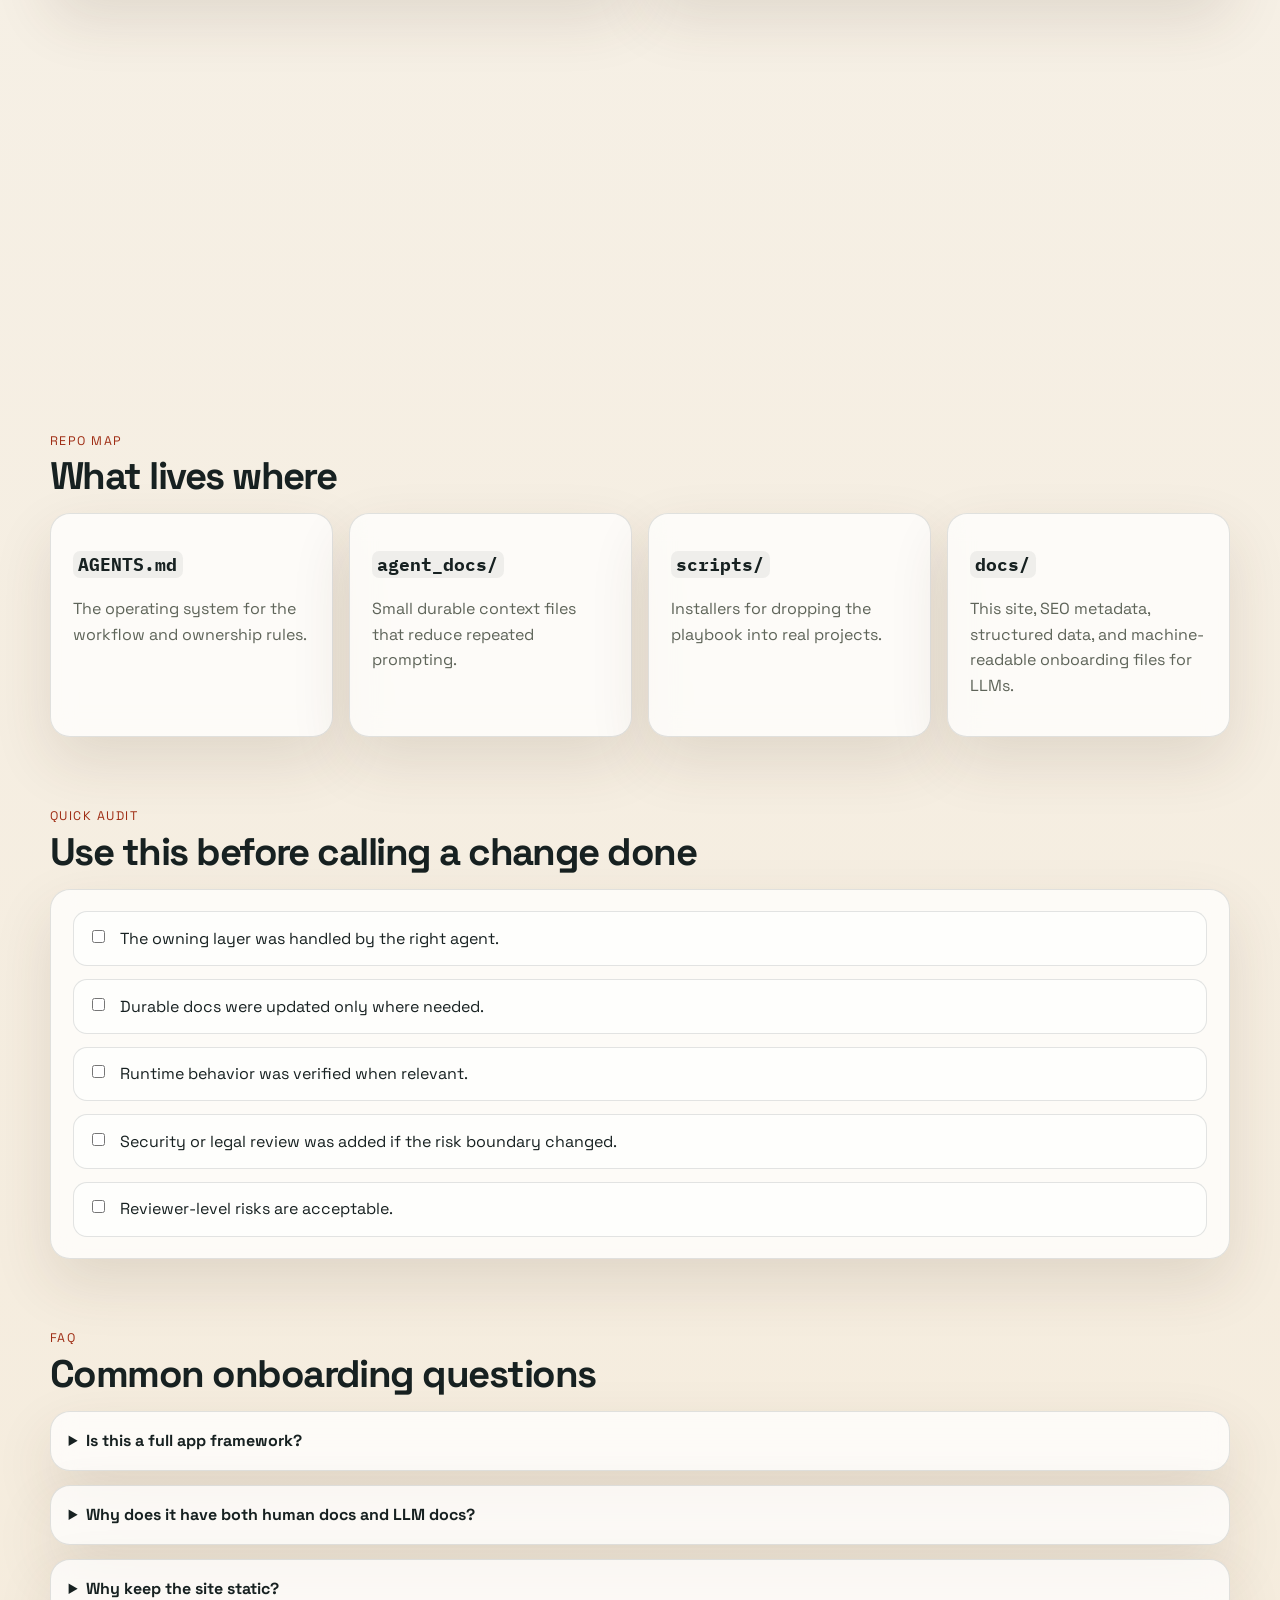
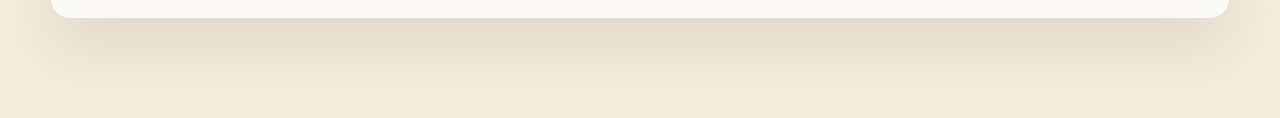
==== commit b7ea767f: "Merge branch 'main' of https://github.com/YoussefSelk/VibeCode-PlayBook" ====
--- a/docs/index.html
+++ b/docs/index.html
@@ -461,17 +461,6 @@
             </details>
           </div>
         </section>
-
-        <section class="section section-footer-note reveal">
-          <div class="footer-panel">
-            <p class="eyebrow">GitHub Pages</p>
-            <h2>This site is static by design</h2>
-            <p>
-              No framework, no build step, no lockfile. That keeps it easy to
-              host on GitHub Pages, crawl by search engines, and consume by LLMs.
-            </p>
-          </div>
-        </section>
       </main>
 
       <div class="toast" id="toast" role="status" aria-live="polite"></div>
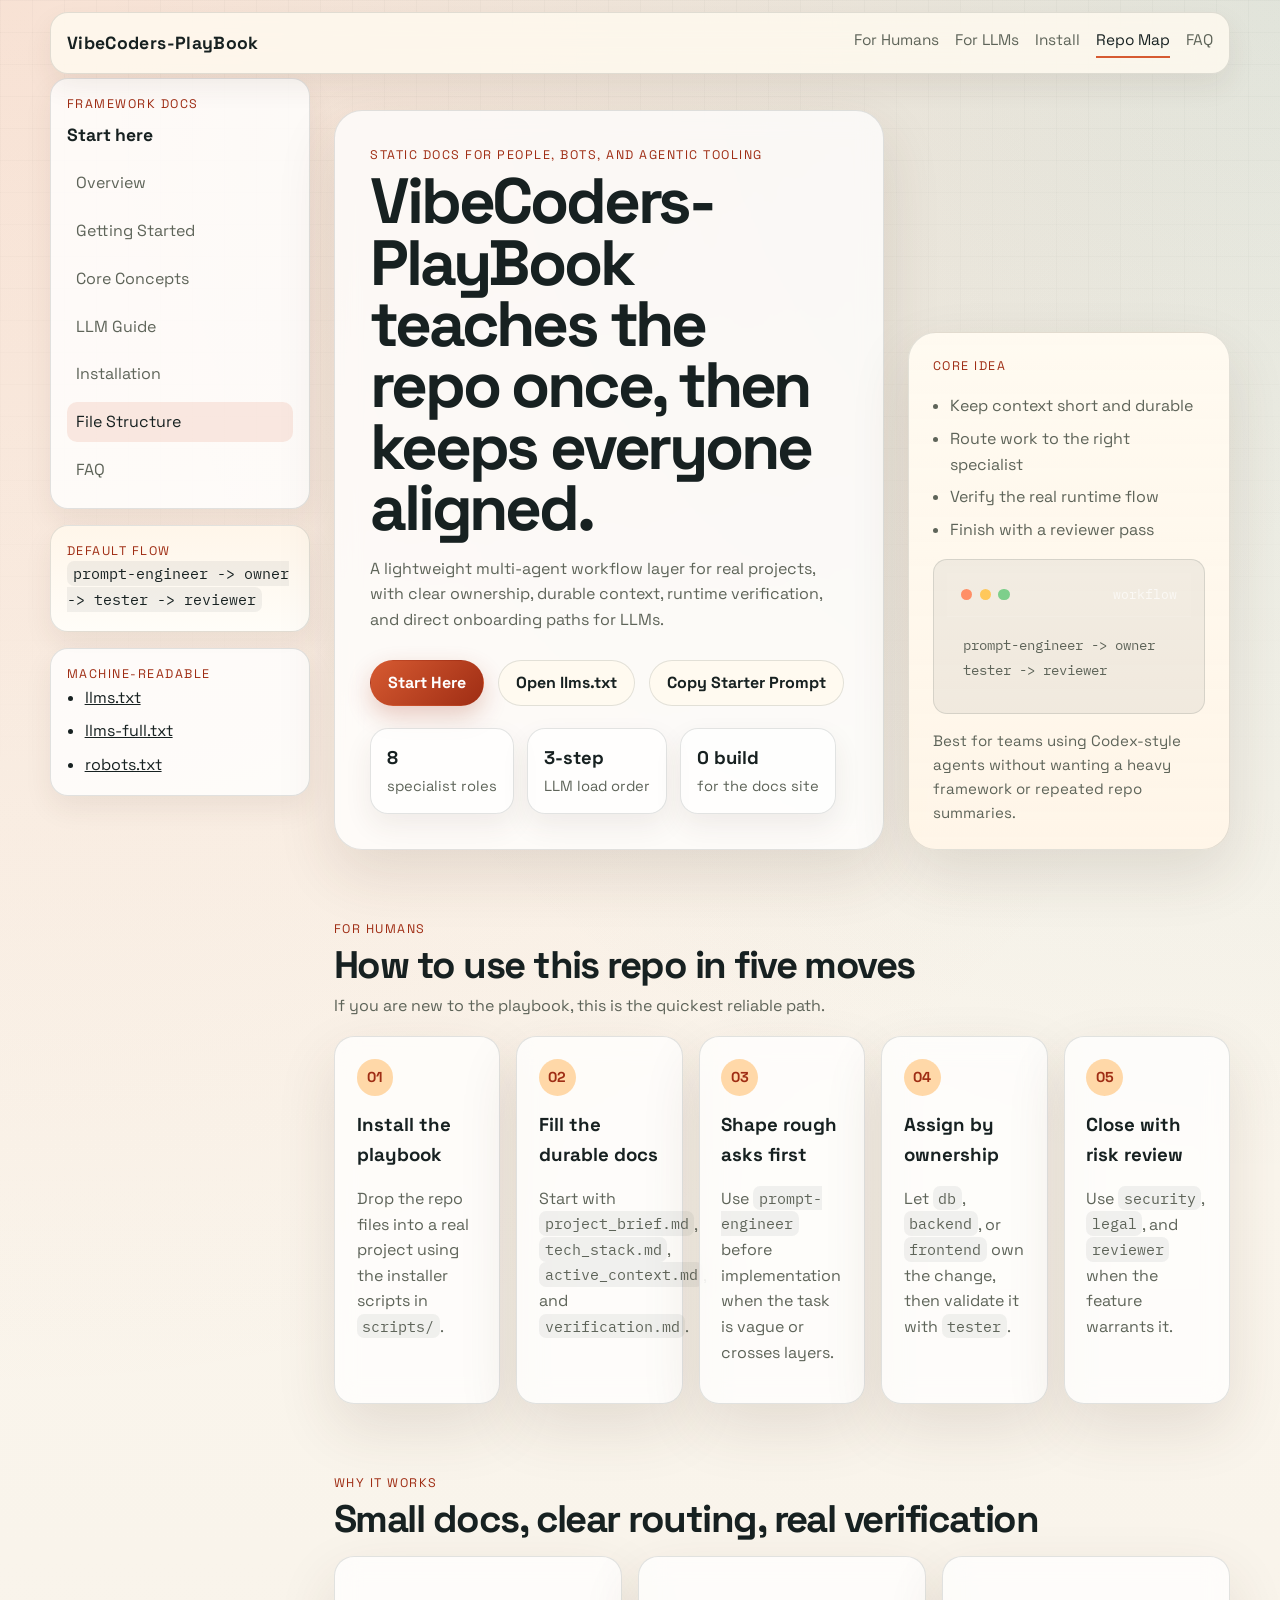
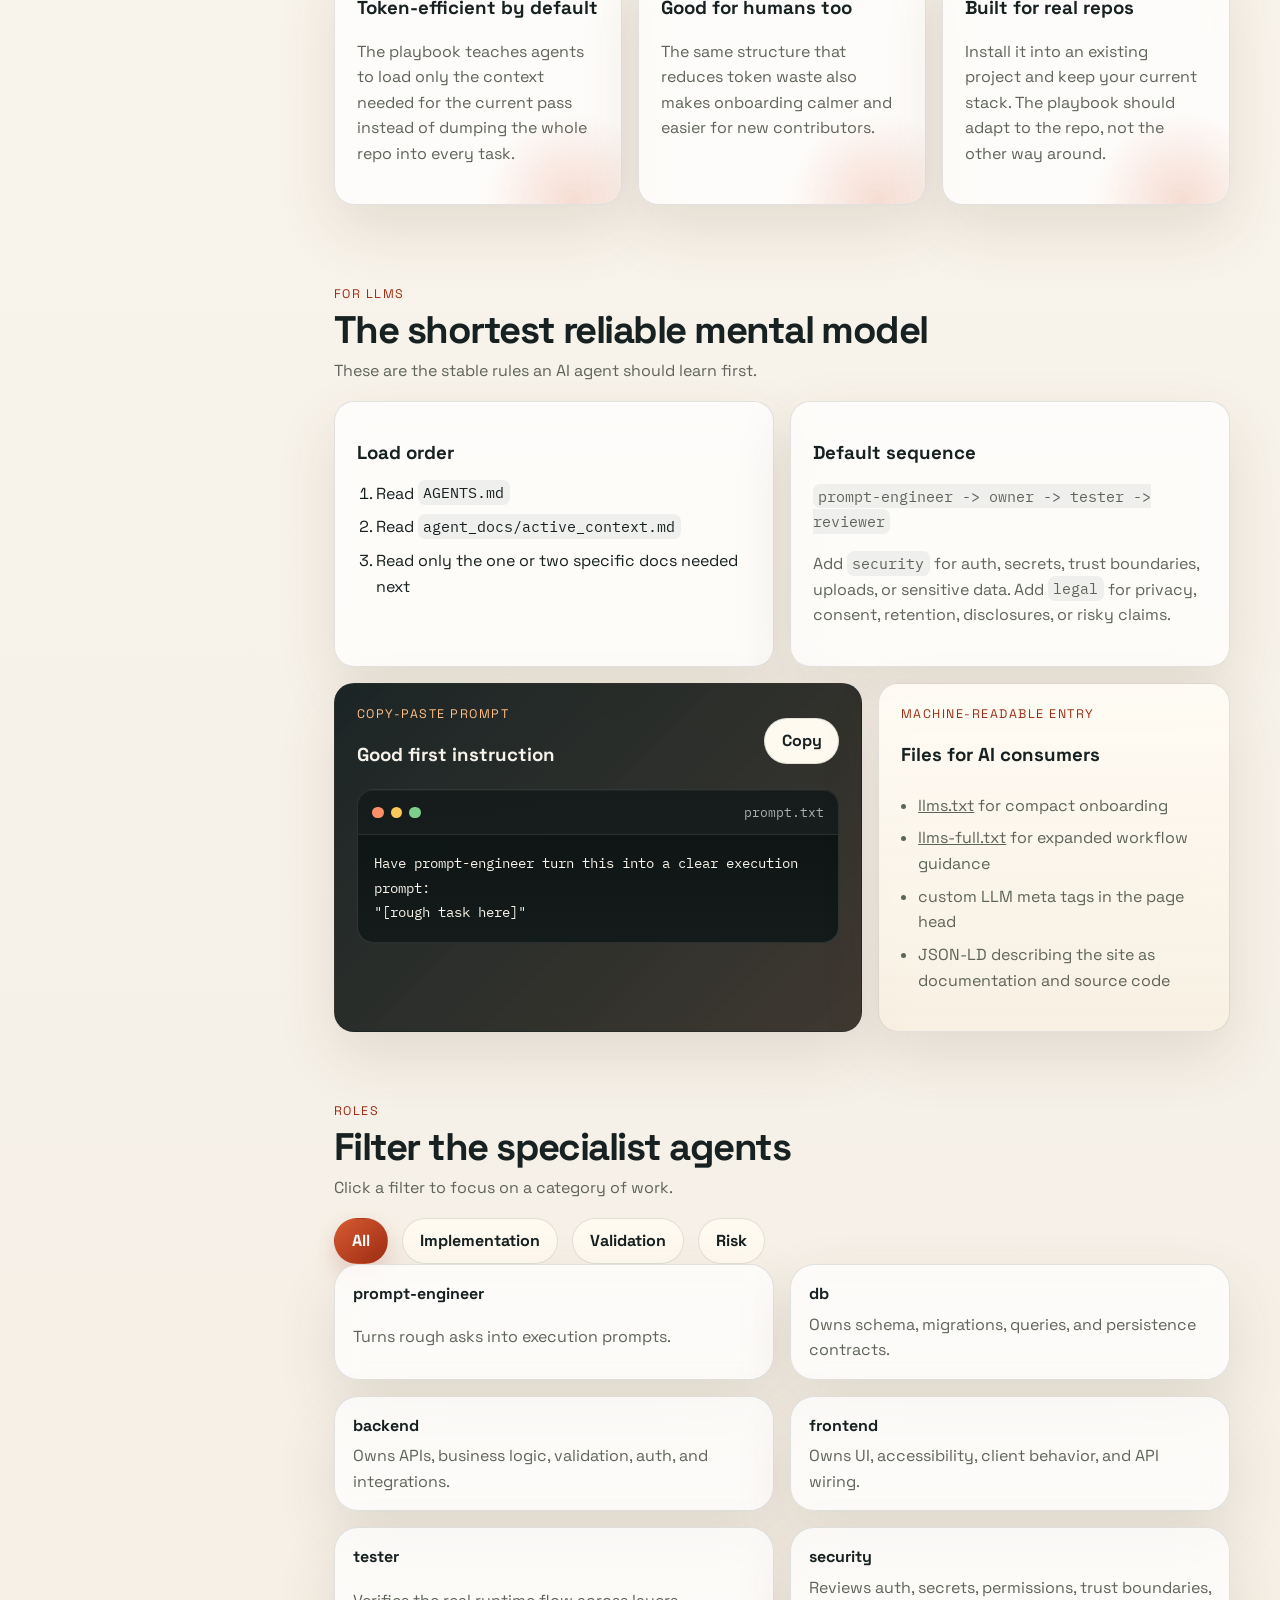
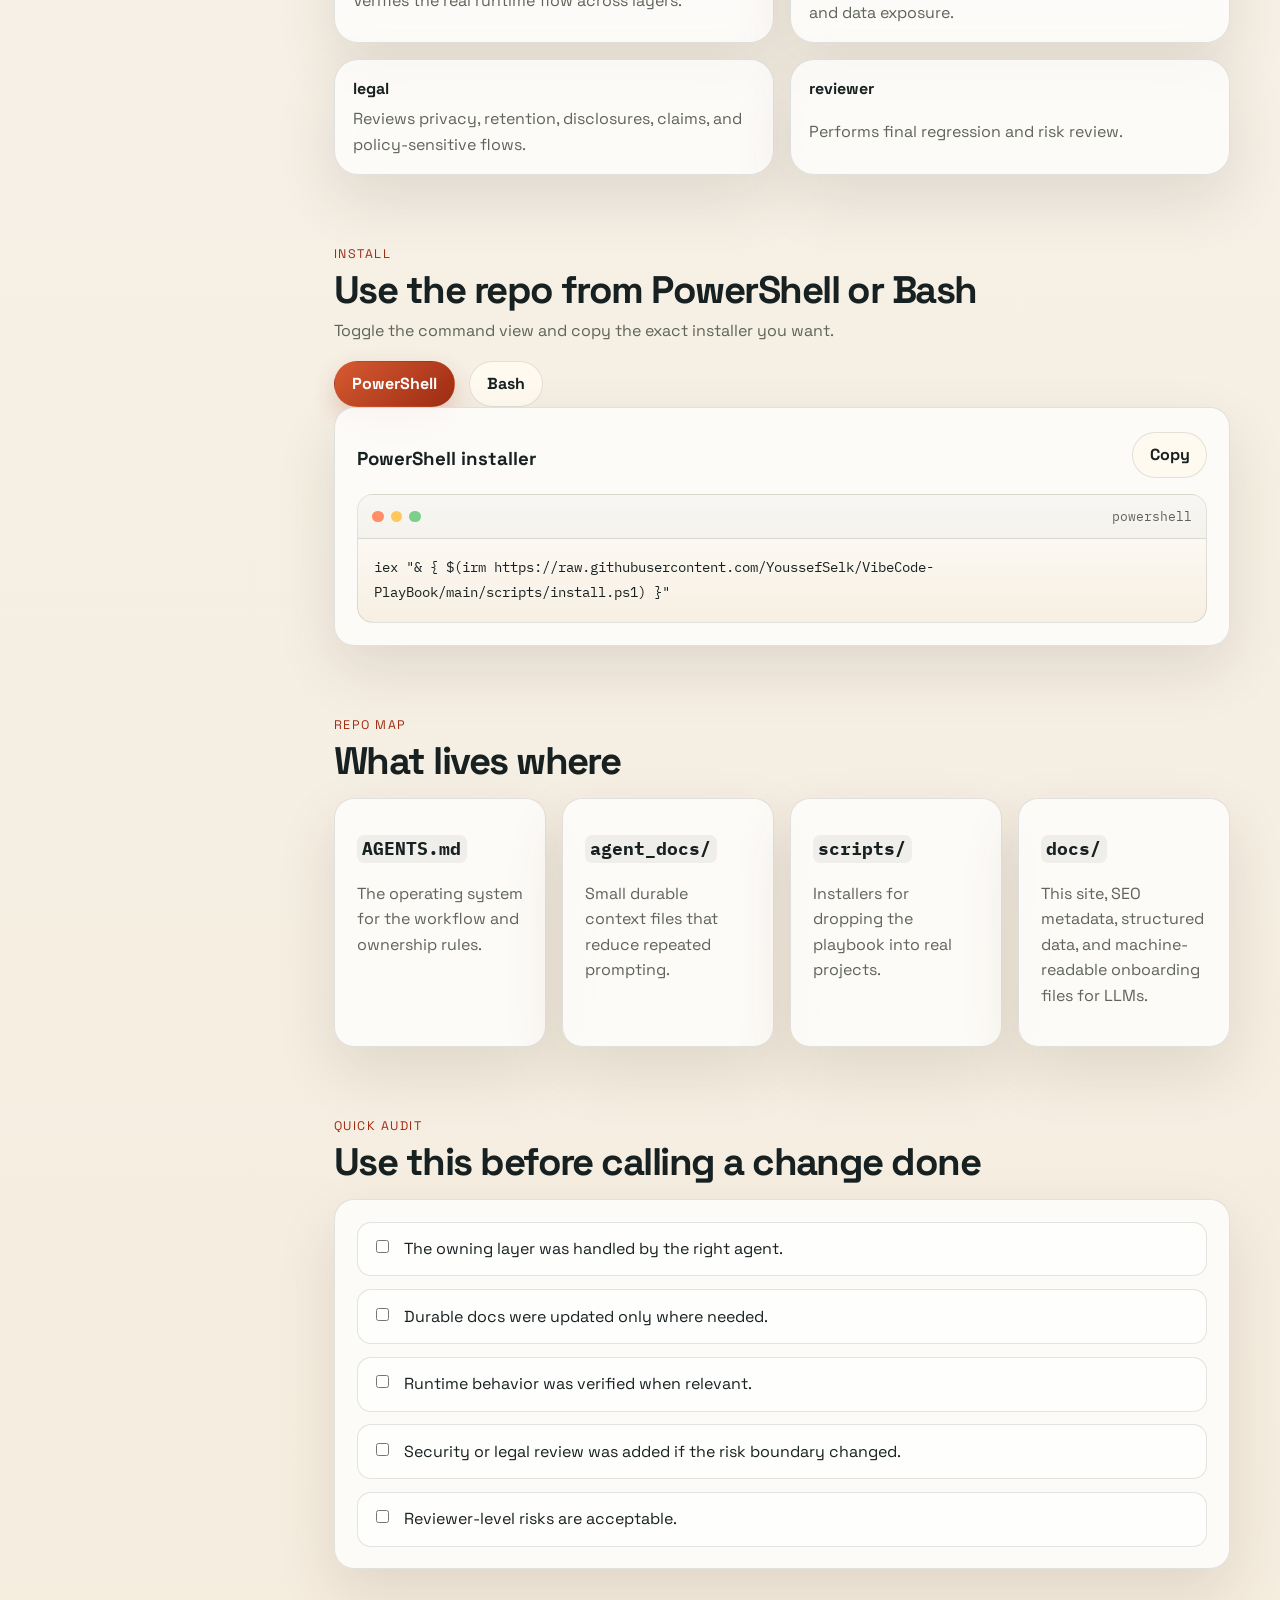
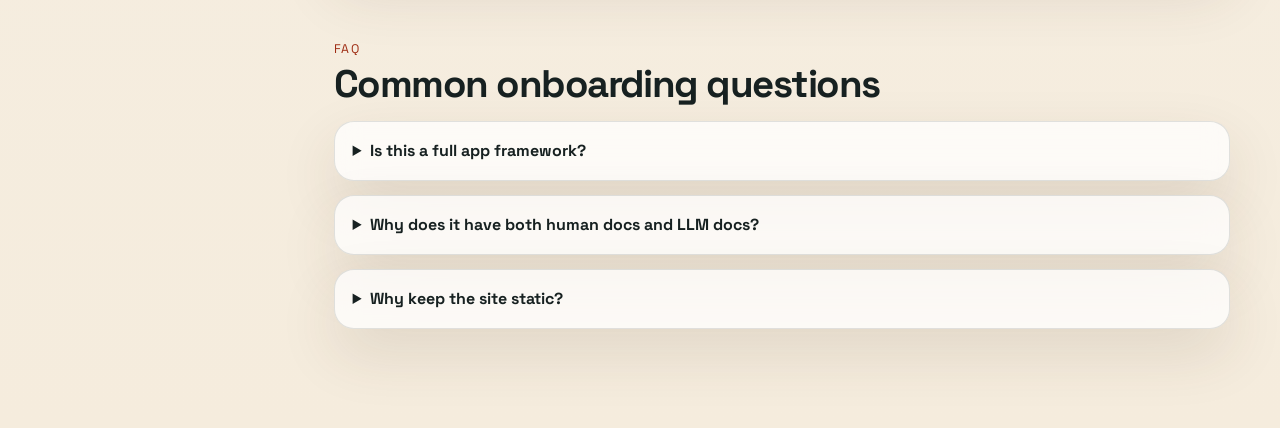
==== commit 43fc9df3: "feat: Enhance layout and functionality of documentation with new sidebar and improved copy features" ====
--- a/docs/index.html
+++ b/docs/index.html
@@ -80,72 +80,105 @@
   </head>
   <body>
     <div class="site-shell">
-      <header class="hero" id="top">
-        <nav class="topbar">
-          <a class="brand" href="#top">VibeCoders-PlayBook</a>
-          <div class="nav-links">
-            <a href="#humans">For Humans</a>
-            <a href="#llms">For LLMs</a>
-            <a href="#install">Install</a>
-            <a href="#map">Repo Map</a>
-            <a href="#faq">FAQ</a>
-          </div>
-        </nav>
-
-        <div class="hero-grid">
-          <div class="hero-copy reveal">
-            <p class="eyebrow">Static docs for people, bots, and agentic tooling</p>
-            <h1>VibeCoders-PlayBook teaches the repo once, then keeps everyone aligned.</h1>
-            <p class="lede">
-              A lightweight multi-agent workflow layer for real projects, with
-              clear ownership, durable context, runtime verification, and direct
-              onboarding paths for LLMs.
-            </p>
-            <div class="hero-actions">
-              <a class="button button-primary" href="#humans">Start Here</a>
-              <a class="button button-secondary" href="./llms.txt">Open llms.txt</a>
-              <button class="button button-secondary" type="button" data-copy="prompt">
-                Copy Starter Prompt
-              </button>
+      <nav class="topbar">
+        <a class="brand" href="#top">VibeCoders-PlayBook</a>
+        <div class="nav-links">
+          <a href="#humans">For Humans</a>
+          <a href="#llms">For LLMs</a>
+          <a href="#install">Install</a>
+          <a href="#map">Repo Map</a>
+          <a href="#faq">FAQ</a>
+        </div>
+      </nav>
+
+      <div class="docs-layout">
+        <aside class="docs-sidebar reveal">
+          <div class="sidebar-card">
+            <p class="eyebrow">Framework Docs</p>
+            <h2>Start here</h2>
+            <nav class="sidebar-nav">
+              <a href="#top">Overview</a>
+              <a href="#humans">Getting Started</a>
+              <a href="#why">Core Concepts</a>
+              <a href="#llms">LLM Guide</a>
+              <a href="#install">Installation</a>
+              <a href="#map">File Structure</a>
+              <a href="#faq">FAQ</a>
+            </nav>
+          </div>
+
+          <div class="sidebar-card sidebar-card-accent">
+            <p class="eyebrow">Default Flow</p>
+            <code>prompt-engineer -&gt; owner -&gt; tester -&gt; reviewer</code>
+          </div>
+
+          <div class="sidebar-card">
+            <p class="eyebrow">Machine-readable</p>
+            <ul class="sidebar-list">
+              <li><a href="./llms.txt">llms.txt</a></li>
+              <li><a href="./llms-full.txt">llms-full.txt</a></li>
+              <li><a href="./robots.txt">robots.txt</a></li>
+            </ul>
+          </div>
+        </aside>
+
+        <main class="docs-main">
+          <header class="hero reveal" id="top">
+            <div class="hero-copy">
+              <p class="eyebrow">Static docs for people, bots, and agentic tooling</p>
+              <h1>VibeCoders-PlayBook teaches the repo once, then keeps everyone aligned.</h1>
+              <p class="lede">
+                A lightweight multi-agent workflow layer for real projects, with
+                clear ownership, durable context, runtime verification, and direct
+                onboarding paths for LLMs.
+              </p>
+              <div class="hero-actions">
+                <a class="button button-primary" href="#humans">Start Here</a>
+                <a class="button button-secondary" href="./llms.txt">Open llms.txt</a>
+                <button class="button button-secondary" type="button" data-copy="prompt">
+                  Copy Starter Prompt
+                </button>
+              </div>
+
+              <div class="hero-stats">
+                <article class="stat-pill">
+                  <strong>8</strong>
+                  <span>specialist roles</span>
+                </article>
+                <article class="stat-pill">
+                  <strong>3-step</strong>
+                  <span>LLM load order</span>
+                </article>
+                <article class="stat-pill">
+                  <strong>0 build</strong>
+                  <span>for the docs site</span>
+                </article>
+              </div>
             </div>
 
-            <div class="hero-stats">
-              <article class="stat-pill">
-                <strong>8</strong>
-                <span>specialist roles</span>
-              </article>
-              <article class="stat-pill">
-                <strong>3-step</strong>
-                <span>LLM load order</span>
-              </article>
-              <article class="stat-pill">
-                <strong>0 build</strong>
-                <span>for the docs site</span>
-              </article>
-            </div>
-          </div>
-
-          <aside class="hero-panel reveal">
-            <p class="panel-title">Core idea</p>
-            <ul class="signal-list">
-              <li>Keep context short and durable</li>
-              <li>Route work to the right specialist</li>
-              <li>Verify the real runtime flow</li>
-              <li>Finish with a reviewer pass</li>
-            </ul>
-            <div class="mini-console">
-              <p class="mini-console-title">Recommended flow</p>
-              <code>prompt-engineer -&gt; owner -&gt; tester -&gt; reviewer</code>
-            </div>
-            <p class="panel-footnote">
-              Best for teams using Codex-style agents without wanting a heavy
-              framework or repeated repo summaries.
-            </p>
-          </aside>
-        </div>
-      </header>
-
-      <main>
+            <aside class="hero-panel">
+              <p class="panel-title">Core idea</p>
+              <ul class="signal-list">
+                <li>Keep context short and durable</li>
+                <li>Route work to the right specialist</li>
+                <li>Verify the real runtime flow</li>
+                <li>Finish with a reviewer pass</li>
+              </ul>
+              <div class="mini-console">
+                <div class="code-window-head">
+                  <span></span><span></span><span></span>
+                  <small>workflow</small>
+                </div>
+                <pre class="mini-pre"><code>prompt-engineer -> owner
+tester -> reviewer</code></pre>
+              </div>
+              <p class="panel-footnote">
+                Best for teams using Codex-style agents without wanting a heavy
+                framework or repeated repo summaries.
+              </p>
+            </aside>
+          </header>
+
         <section class="section section-intro reveal" id="humans">
           <div class="section-heading">
             <p class="eyebrow">For Humans</p>
@@ -277,8 +310,14 @@
                 </div>
                 <button type="button" class="copy-link" data-copy="prompt">Copy</button>
               </div>
-              <pre><code id="prompt-block">Have prompt-engineer turn this into a clear execution prompt:
+              <div class="code-window">
+                <div class="code-window-head">
+                  <span></span><span></span><span></span>
+                  <small>prompt.txt</small>
+                </div>
+                <pre><code id="prompt-block">Have prompt-engineer turn this into a clear execution prompt:
 "[rough task here]"</code></pre>
+              </div>
             </article>
 
             <article class="machine-panel">
@@ -374,7 +413,13 @@
                 <h3>PowerShell installer</h3>
                 <button type="button" class="copy-link" data-copy="powershell">Copy</button>
               </div>
-              <pre><code id="powershell-block">iex "&amp; { $(irm https://raw.githubusercontent.com/YoussefSelk/VibeCode-PlayBook/main/scripts/install.ps1) }"</code></pre>
+              <div class="code-window code-window-light">
+                <div class="code-window-head">
+                  <span></span><span></span><span></span>
+                  <small>powershell</small>
+                </div>
+                <pre><code id="powershell-block">iex "&amp; { $(irm https://raw.githubusercontent.com/YoussefSelk/VibeCode-PlayBook/main/scripts/install.ps1) }"</code></pre>
+              </div>
             </article>
 
             <article class="code-card install-panel" data-panel="bash">
@@ -382,7 +427,13 @@
                 <h3>Bash installer</h3>
                 <button type="button" class="copy-link" data-copy="bash">Copy</button>
               </div>
-              <pre><code id="bash-block">curl -fsSL https://raw.githubusercontent.com/YoussefSelk/VibeCode-PlayBook/main/scripts/install.sh | bash</code></pre>
+              <div class="code-window code-window-light">
+                <div class="code-window-head">
+                  <span></span><span></span><span></span>
+                  <small>bash</small>
+                </div>
+                <pre><code id="bash-block">curl -fsSL https://raw.githubusercontent.com/YoussefSelk/VibeCode-PlayBook/main/scripts/install.sh | bash</code></pre>
+              </div>
             </article>
           </div>
         </section>
@@ -461,7 +512,8 @@
             </details>
           </div>
         </section>
-      </main>
+        </main>
+      </div>
 
       <div class="toast" id="toast" role="status" aria-live="polite"></div>
     </div>
--- a/docs/styles.css
+++ b/docs/styles.css
@@ -64,6 +64,70 @@
   padding-bottom: 4rem;
 }
 
+.docs-layout {
+  display: grid;
+  grid-template-columns: 260px minmax(0, 1fr);
+  gap: 1.5rem;
+  align-items: start;
+}
+
+.docs-sidebar {
+  position: sticky;
+  top: 1rem;
+  display: grid;
+  gap: 1rem;
+}
+
+.sidebar-card {
+  padding: 1rem 1rem 1.1rem;
+  border: 1px solid var(--line);
+  border-radius: 18px;
+  background: rgba(255, 255, 255, 0.8);
+  box-shadow: var(--shadow-soft);
+}
+
+.sidebar-card h2 {
+  margin: 0.4rem 0 0.8rem;
+  font-size: 1.1rem;
+}
+
+.sidebar-card-accent {
+  background: linear-gradient(180deg, #fff6ea, #fffdf8);
+}
+
+.sidebar-nav,
+.sidebar-list {
+  display: grid;
+  gap: 0.5rem;
+}
+
+.sidebar-nav a {
+  padding: 0.45rem 0.55rem;
+  border-radius: 10px;
+  color: var(--muted);
+  text-decoration: none;
+  transition: background 140ms ease, color 140ms ease;
+}
+
+.sidebar-nav a:hover {
+  background: rgba(214, 90, 49, 0.08);
+  color: var(--ink);
+}
+
+.sidebar-nav a[data-active="true"] {
+  background: rgba(214, 90, 49, 0.12);
+  color: var(--ink);
+}
+
+.sidebar-list {
+  margin: 0;
+  padding-left: 1.1rem;
+}
+
+.docs-main {
+  min-width: 0;
+}
+
 .hero,
 .section {
   position: relative;
@@ -74,7 +138,16 @@
   display: flex;
   justify-content: space-between;
   align-items: center;
-  padding: 1.4rem 0 0.8rem;
+  position: sticky;
+  top: 0.75rem;
+  z-index: 15;
+  margin: 0 0 1rem;
+  padding: 0.95rem 1rem;
+  border: 1px solid var(--line);
+  border-radius: 18px;
+  background: rgba(255, 250, 240, 0.82);
+  backdrop-filter: blur(16px);
+  box-shadow: var(--shadow-soft);
 }
 
 .brand,
@@ -110,13 +183,6 @@
 .nav-links a[data-active="true"] {
   color: var(--ink);
   border-color: var(--accent);
-}
-
-.hero-grid {
-  display: grid;
-  grid-template-columns: 1.45fr 1fr;
-  gap: 1.5rem;
-  padding: 3rem 0 2rem;
 }
 
 .hero-copy,
@@ -143,6 +209,13 @@
   border-radius: var(--radius-xl);
 }
 
+.hero {
+  display: grid;
+  grid-template-columns: 1.45fr 0.85fr;
+  gap: 1.5rem;
+  padding: 2rem 0 2.2rem;
+}
+
 .hero-copy h1 {
   margin: 0.3rem 0 1rem;
   font-size: clamp(2.8rem, 5vw, 5.4rem);
@@ -246,7 +319,7 @@
 }
 
 .mini-console {
-  padding: 0.9rem 1rem;
+  padding: 0.8rem;
   border-radius: var(--radius-md);
   background: rgba(23, 33, 33, 0.06);
   border: 1px solid var(--line);
@@ -263,6 +336,79 @@
 .panel-footnote {
   margin-bottom: 0;
   font-size: 0.94rem;
+}
+
+.code-window {
+  margin-top: 0.8rem;
+  overflow: hidden;
+  border: 1px solid rgba(255, 255, 255, 0.12);
+  border-radius: 16px;
+  background: linear-gradient(180deg, rgba(12, 18, 18, 0.98), rgba(20, 27, 27, 0.96));
+  box-shadow: inset 0 1px 0 rgba(255, 255, 255, 0.05);
+}
+
+.code-window-light {
+  border-color: var(--line);
+  background: linear-gradient(180deg, #fffefb, #f7efe2);
+}
+
+.code-window-head {
+  display: flex;
+  align-items: center;
+  gap: 0.45rem;
+  padding: 0.7rem 0.9rem;
+  border-bottom: 1px solid rgba(255, 255, 255, 0.08);
+  background: rgba(255, 255, 255, 0.04);
+}
+
+.code-window-light .code-window-head {
+  border-bottom-color: var(--line);
+  background: rgba(23, 33, 33, 0.03);
+}
+
+.code-window-head span {
+  width: 0.72rem;
+  height: 0.72rem;
+  border-radius: 999px;
+  background: #ff8f66;
+}
+
+.code-window-head span:nth-child(2) {
+  background: #ffc85a;
+}
+
+.code-window-head span:nth-child(3) {
+  background: #7dcf8b;
+}
+
+.code-window-head small {
+  margin-left: auto;
+  color: rgba(255, 255, 255, 0.65);
+  font-family: "IBM Plex Mono", monospace;
+}
+
+.code-window-light .code-window-head small {
+  color: var(--muted);
+}
+
+.mini-pre,
+.code-window pre {
+  margin: 0;
+  padding: 1rem 1rem 1.1rem;
+}
+
+.mini-pre code,
+.code-window pre code {
+  display: block;
+  line-height: 1.7;
+}
+
+.code-window pre code {
+  color: #f8f3ea;
+}
+
+.code-window-light pre code {
+  color: var(--ink);
 }
 
 .hero-stats {
@@ -480,11 +626,13 @@
 
 .checklist-card {
   display: grid;
+  grid-template-columns: 1fr;
   gap: 0.8rem;
 }
 
 .check-row {
   display: flex;
+  width: 100%;
   gap: 0.75rem;
   align-items: flex-start;
   padding: 0.85rem 0.9rem;
@@ -571,6 +719,15 @@
 }
 
 @media (max-width: 1100px) {
+  .docs-layout {
+    grid-template-columns: 1fr;
+  }
+
+  .docs-sidebar {
+    position: static;
+    grid-template-columns: repeat(3, minmax(0, 1fr));
+  }
+
   .card-grid {
     grid-template-columns: repeat(2, minmax(0, 1fr));
   }
@@ -586,7 +743,7 @@
 }
 
 @media (max-width: 860px) {
-  .hero-grid,
+  .hero,
   .split-layout,
   .roles-grid {
     grid-template-columns: 1fr;
@@ -601,15 +758,15 @@
   .hero-copy h1 {
     max-width: 12ch;
   }
+
+  .docs-sidebar {
+    grid-template-columns: 1fr;
+  }
 }
 
 @media (max-width: 640px) {
   .site-shell {
     width: min(calc(100% - 1rem), var(--content-width));
-  }
-
-  .hero-grid {
-    padding-top: 1.8rem;
   }
 
   .hero-copy,
@@ -642,4 +799,8 @@
     display: grid;
     grid-template-columns: 1fr;
   }
-}
+
+  .topbar {
+    position: static;
+  }
+}
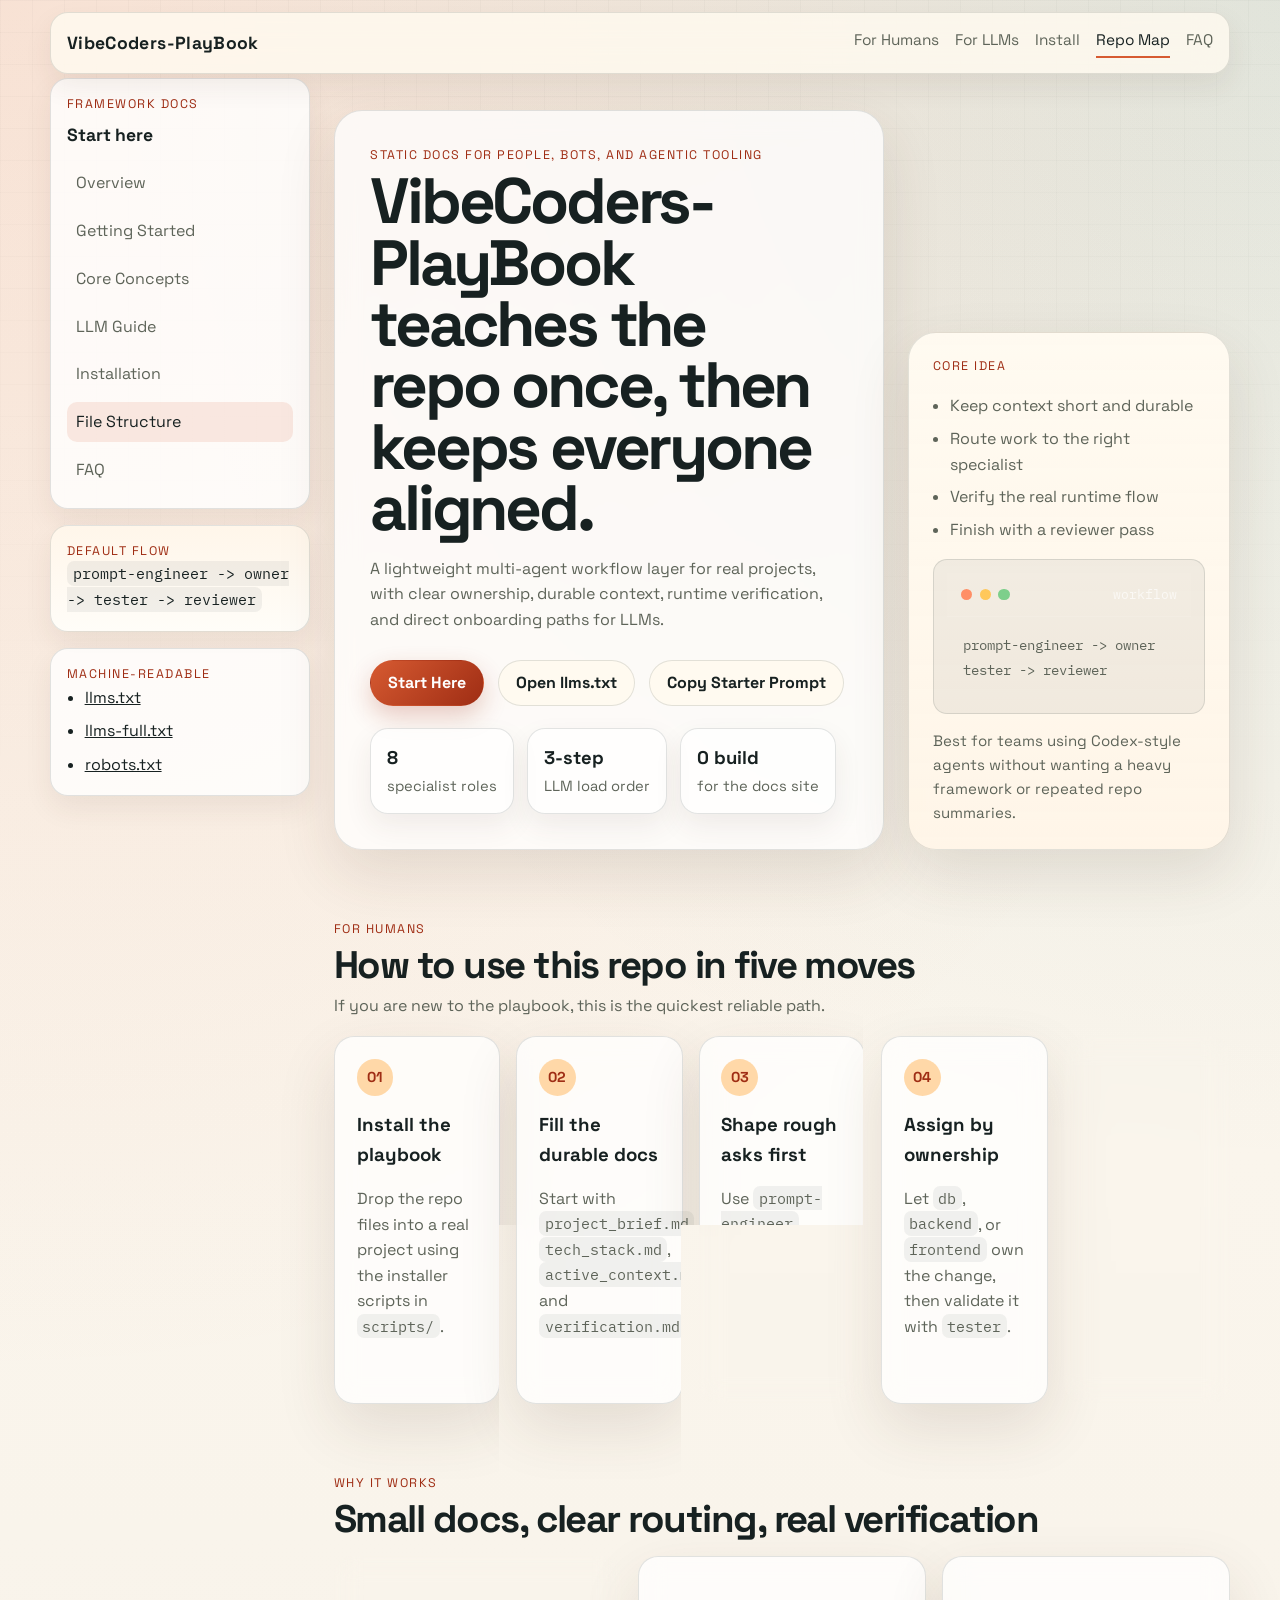
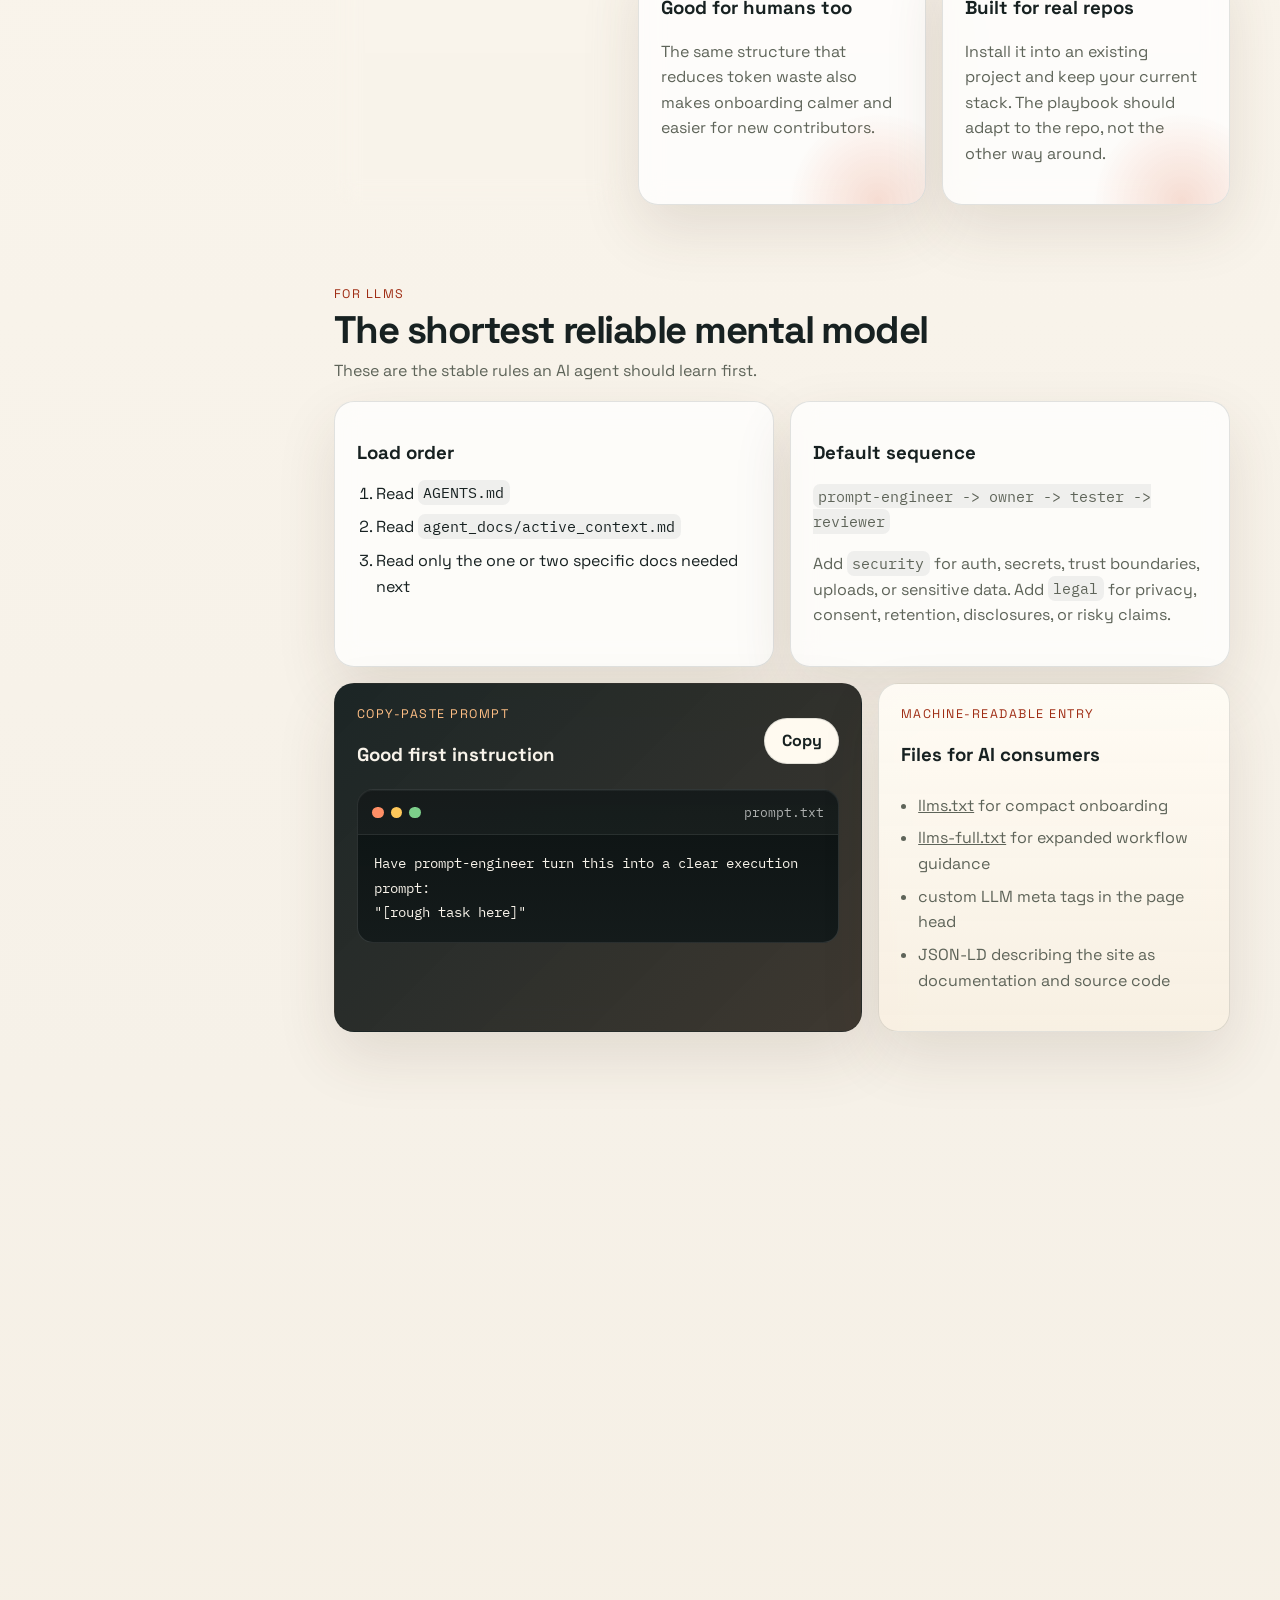
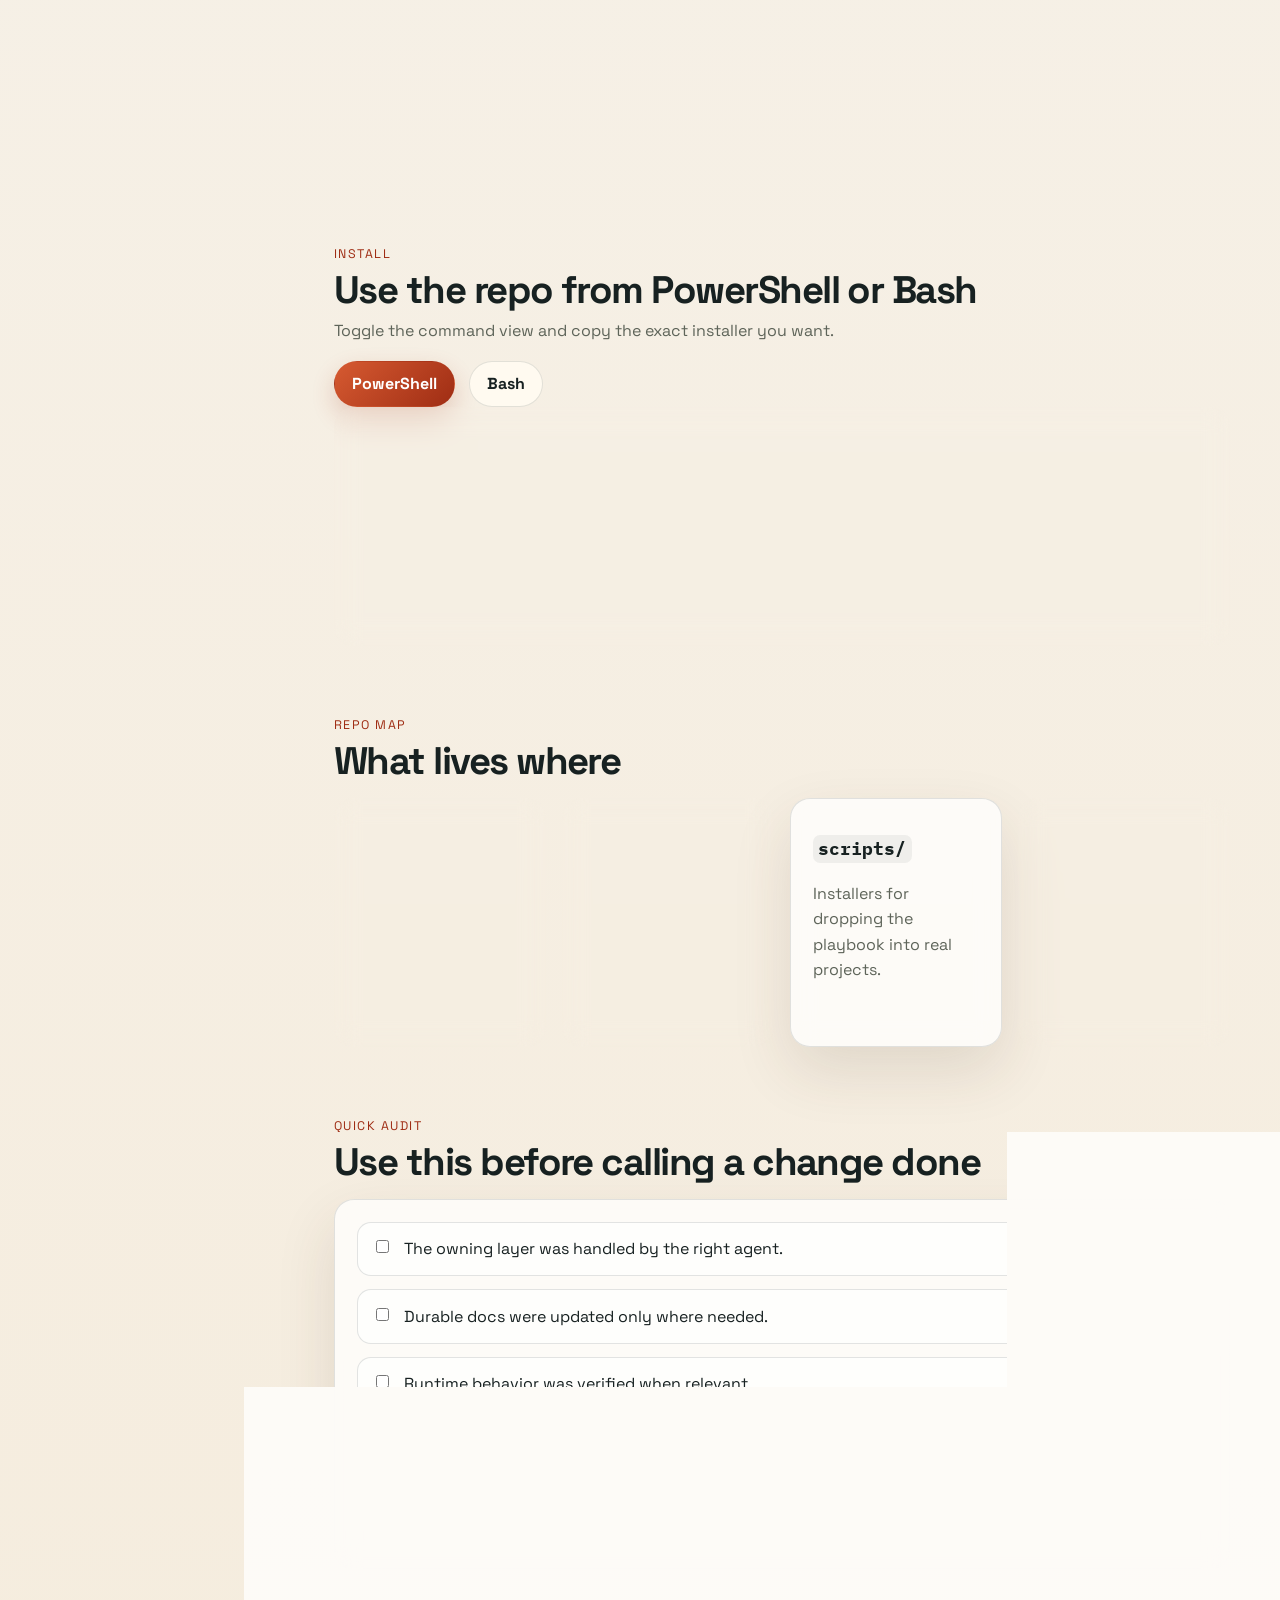
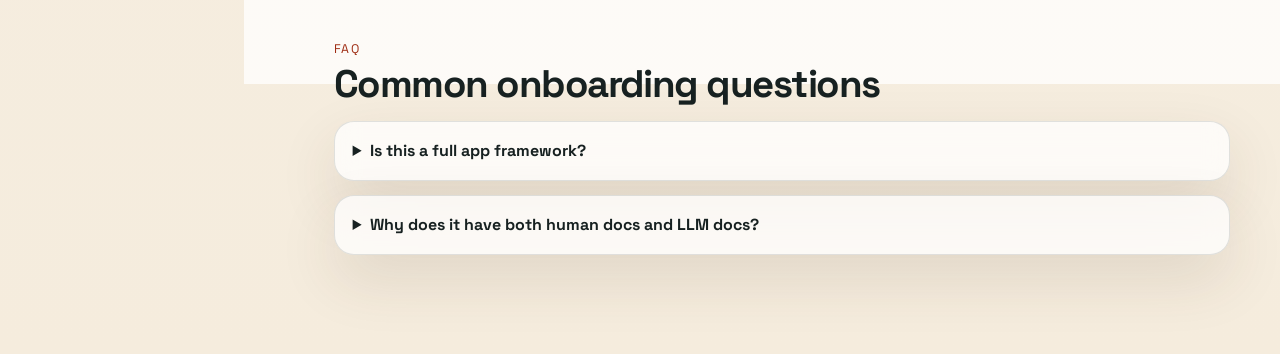
==== commit 0322922f: "Remove FAQ section on static site benefits Removed FAQ item about keeping the site static." ====
--- a/docs/index.html
+++ b/docs/index.html
@@ -503,13 +503,6 @@
                 mental model, and LLMs benefit from compact, explicit entry points.
               </p>
             </details>
-            <details class="faq-item">
-              <summary>Why keep the site static?</summary>
-              <p>
-                Static files are easier to host on GitHub Pages, easier to inspect,
-                and simpler for AI agents and developers to parse and maintain.
-              </p>
-            </details>
           </div>
         </section>
         </main>
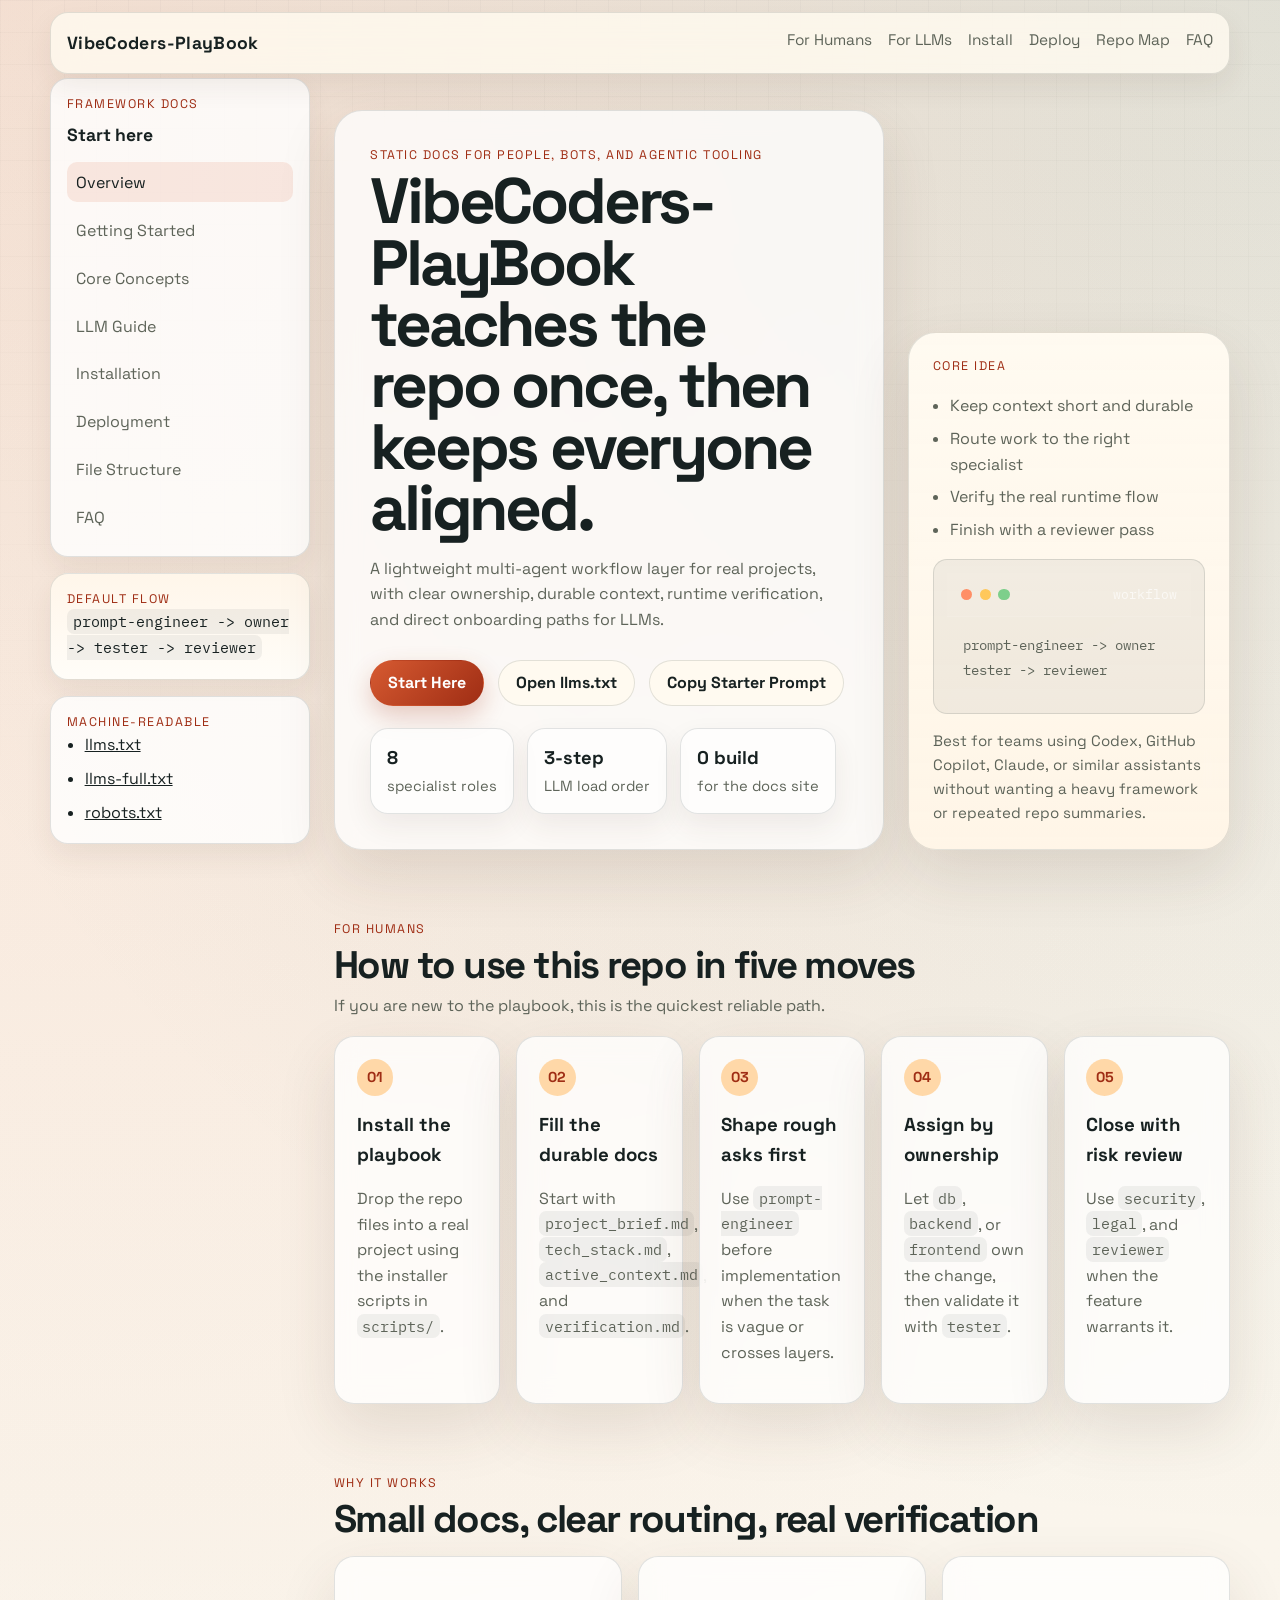
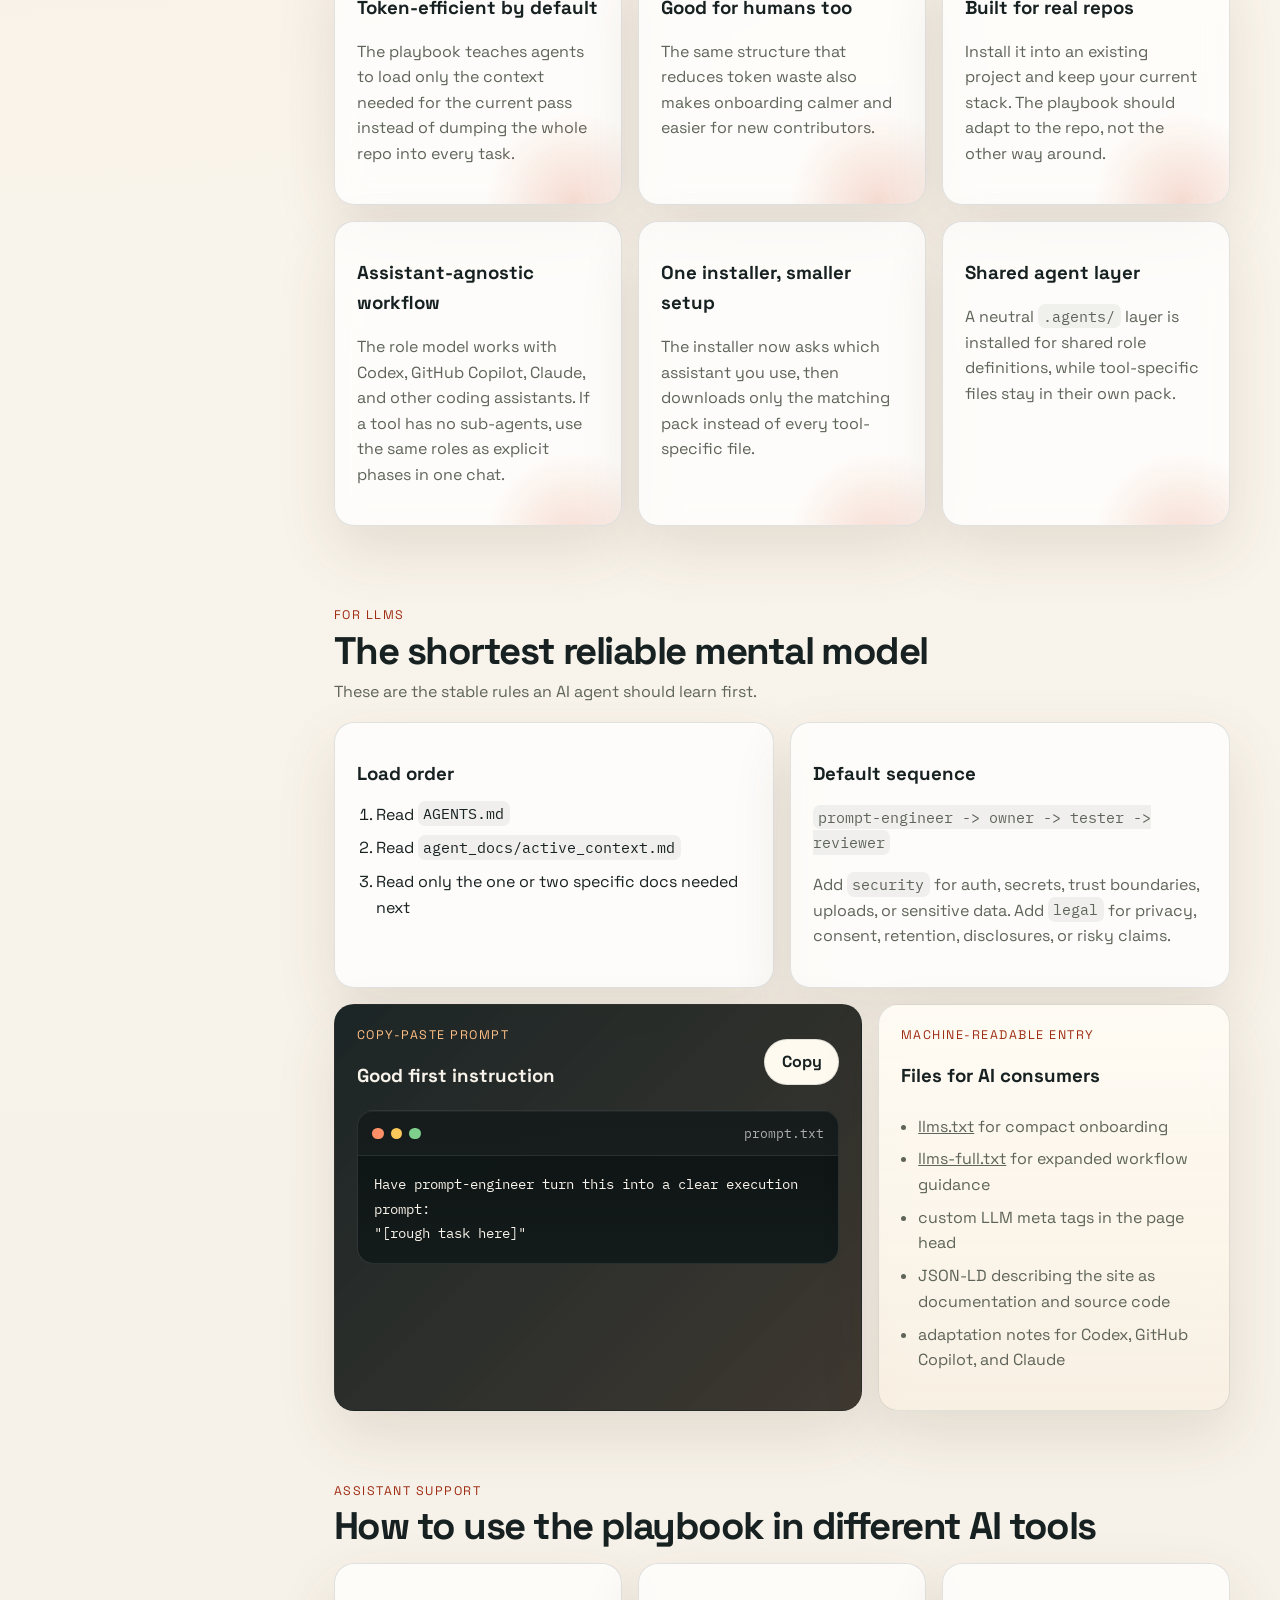
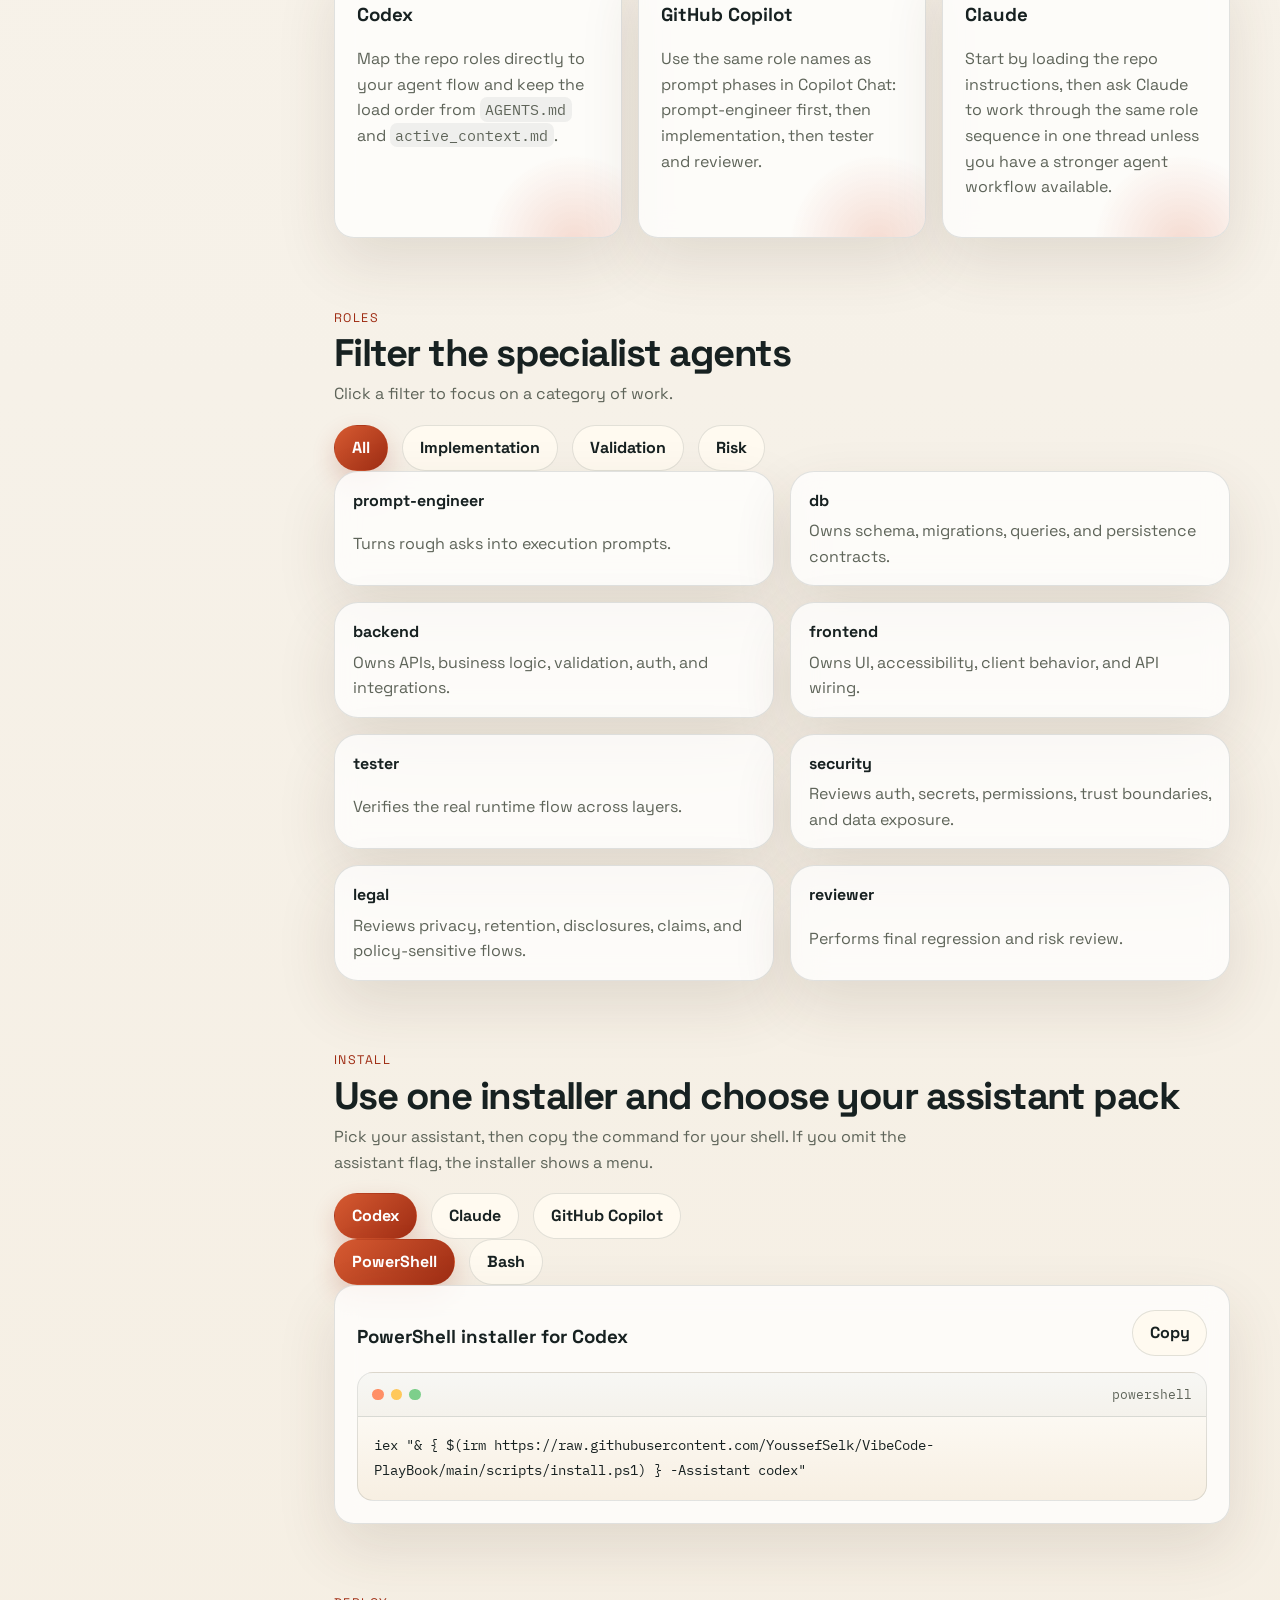
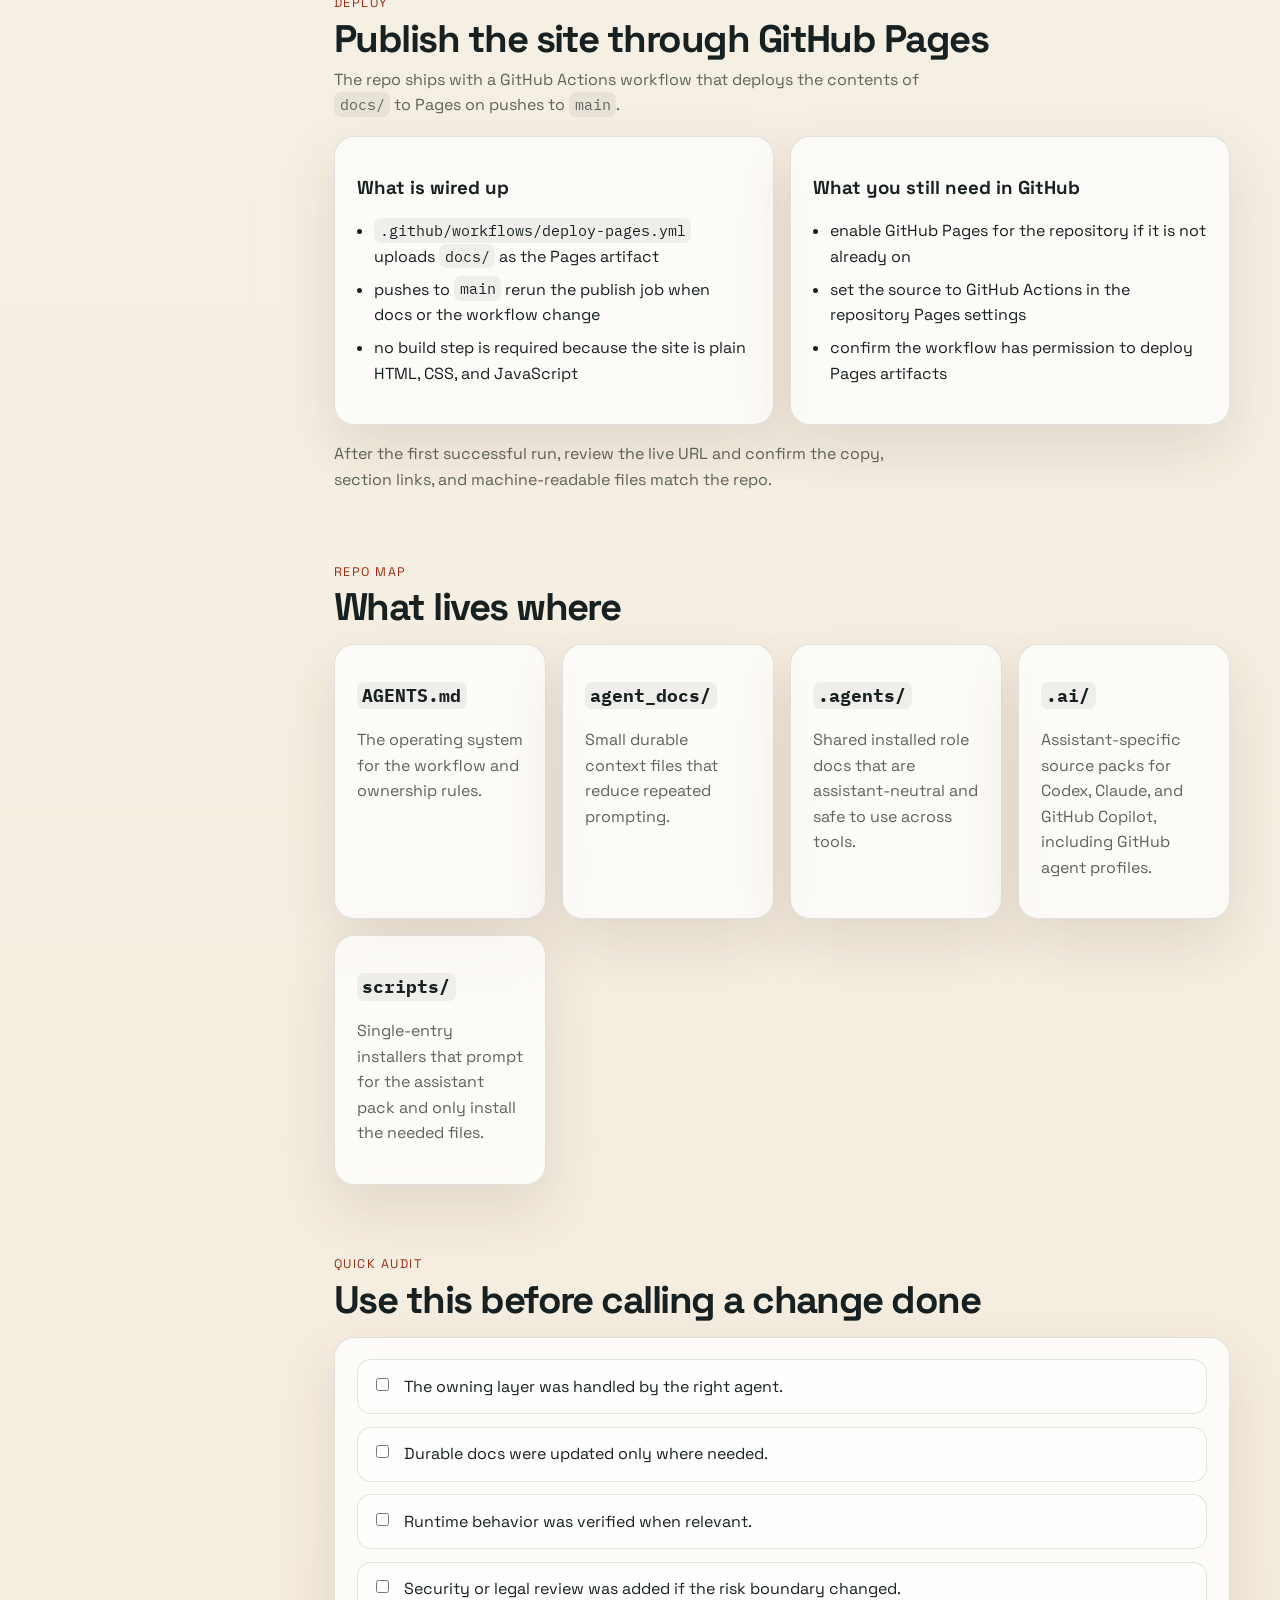
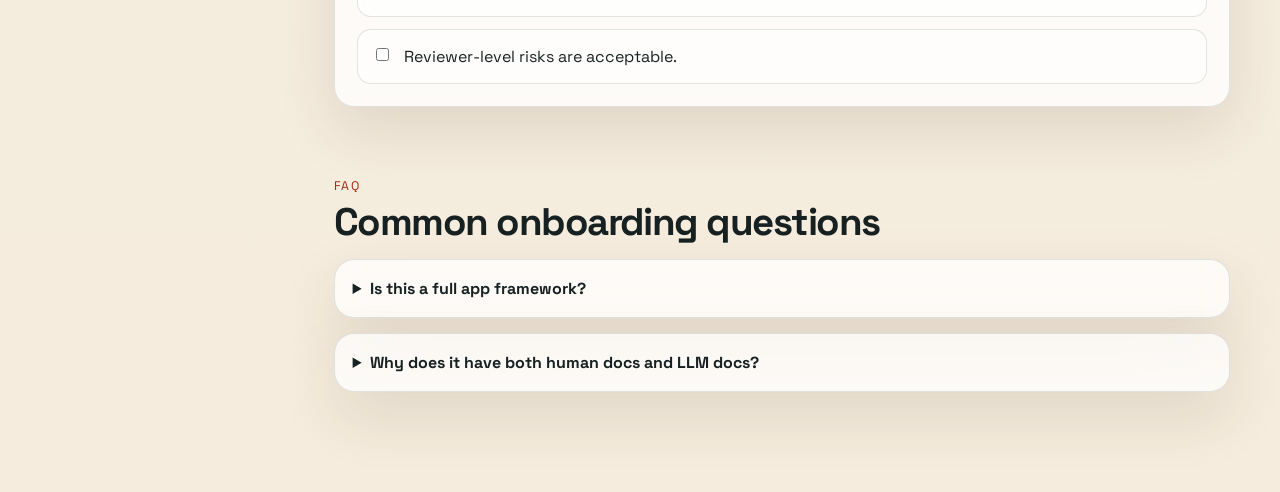
==== commit 2f9aa6a9: "feat: Add multi-agent system with dedicated roles for backend, frontend, database, security, legal, " ====
--- a/docs/index.html
+++ b/docs/index.html
@@ -10,7 +10,7 @@
     />
     <meta
       name="keywords"
-      content="VibeCoders-PlayBook, GitHub Pages, LLM docs, AI onboarding, agent workflow, prompt engineering, multi-agent repo, Codex playbook, developer docs"
+      content="VibeCoders-PlayBook, GitHub Pages, LLM docs, AI onboarding, agent workflow, prompt engineering, multi-agent repo, GitHub Copilot, Claude, developer docs"
     />
     <meta name="author" content="VibeCoders-PlayBook" />
     <meta name="application-name" content="VibeCoders-PlayBook" />
@@ -59,7 +59,9 @@
           "AI agent workflow",
           "LLM onboarding",
           "GitHub Pages docs",
-          "developer collaboration"
+          "developer collaboration",
+          "GitHub Copilot",
+          "Claude"
         ],
         "mainEntity": {
           "@type": "SoftwareSourceCode",
@@ -79,13 +81,15 @@
     <script defer src="./app.js"></script>
   </head>
   <body>
+    <a class="skip-link" href="#top">Skip to main content</a>
     <div class="site-shell">
-      <nav class="topbar">
+      <nav class="topbar" aria-label="Primary">
         <a class="brand" href="#top">VibeCoders-PlayBook</a>
         <div class="nav-links">
           <a href="#humans">For Humans</a>
           <a href="#llms">For LLMs</a>
           <a href="#install">Install</a>
+          <a href="#deploy">Deploy</a>
           <a href="#map">Repo Map</a>
           <a href="#faq">FAQ</a>
         </div>
@@ -102,6 +106,7 @@
               <a href="#why">Core Concepts</a>
               <a href="#llms">LLM Guide</a>
               <a href="#install">Installation</a>
+              <a href="#deploy">Deployment</a>
               <a href="#map">File Structure</a>
               <a href="#faq">FAQ</a>
             </nav>
@@ -173,70 +178,74 @@
 tester -> reviewer</code></pre>
               </div>
               <p class="panel-footnote">
-                Best for teams using Codex-style agents without wanting a heavy
-                framework or repeated repo summaries.
+                Best for teams using Codex, GitHub Copilot, Claude, or similar
+                assistants without wanting a heavy framework or repeated repo summaries.
               </p>
             </aside>
           </header>
 
-        <section class="section section-intro reveal" id="humans">
-          <div class="section-heading">
-            <p class="eyebrow">For Humans</p>
-            <h2>How to use this repo in five moves</h2>
-            <p class="section-lede">
-              If you are new to the playbook, this is the quickest reliable path.
-            </p>
-          </div>
-
-          <div class="card-grid">
-            <article class="card">
-              <span class="card-step">01</span>
-              <h3>Install the playbook</h3>
-              <p>
-                Drop the repo files into a real project using the installer
-                scripts in <code>scripts/</code>.
-              </p>
-            </article>
-
-            <article class="card">
-              <span class="card-step">02</span>
-              <h3>Fill the durable docs</h3>
-              <p>
-                Start with <code>project_brief.md</code>,
-                <code>tech_stack.md</code>, <code>active_context.md</code>, and
-                <code>verification.md</code>.
-              </p>
-            </article>
-
-            <article class="card">
-              <span class="card-step">03</span>
-              <h3>Shape rough asks first</h3>
-              <p>
-                Use <code>prompt-engineer</code> before implementation when the
-                task is vague or crosses layers.
-              </p>
-            </article>
-
-            <article class="card">
-              <span class="card-step">04</span>
-              <h3>Assign by ownership</h3>
-              <p>
-                Let <code>db</code>, <code>backend</code>, or
-                <code>frontend</code> own the change, then validate it with
-                <code>tester</code>.
-              </p>
-            </article>
-
-            <article class="card">
-              <span class="card-step">05</span>
-              <h3>Close with risk review</h3>
-              <p>
-                Use <code>security</code>, <code>legal</code>, and
-                <code>reviewer</code> when the feature warrants it.
-              </p>
-            </article>
-          </div>
-        </section>
+          <noscript class="noscript-note">
+            The docs work without JavaScript, but copy buttons, filtered role views, and animated reveals need it enabled.
+          </noscript>
+
+          <section class="section section-intro reveal" id="humans">
+            <div class="section-heading">
+              <p class="eyebrow">For Humans</p>
+              <h2>How to use this repo in five moves</h2>
+              <p class="section-lede">
+                If you are new to the playbook, this is the quickest reliable path.
+              </p>
+            </div>
+
+            <div class="card-grid">
+              <article class="card">
+                <span class="card-step">01</span>
+                <h3>Install the playbook</h3>
+                <p>
+                  Drop the repo files into a real project using the installer
+                  scripts in <code>scripts/</code>.
+                </p>
+              </article>
+
+              <article class="card">
+                <span class="card-step">02</span>
+                <h3>Fill the durable docs</h3>
+                <p>
+                  Start with <code>project_brief.md</code>,
+                  <code>tech_stack.md</code>, <code>active_context.md</code>, and
+                  <code>verification.md</code>.
+                </p>
+              </article>
+
+              <article class="card">
+                <span class="card-step">03</span>
+                <h3>Shape rough asks first</h3>
+                <p>
+                  Use <code>prompt-engineer</code> before implementation when the
+                  task is vague or crosses layers.
+                </p>
+              </article>
+
+              <article class="card">
+                <span class="card-step">04</span>
+                <h3>Assign by ownership</h3>
+                <p>
+                  Let <code>db</code>, <code>backend</code>, or
+                  <code>frontend</code> own the change, then validate it with
+                  <code>tester</code>.
+                </p>
+              </article>
+
+              <article class="card">
+                <span class="card-step">05</span>
+                <h3>Close with risk review</h3>
+                <p>
+                  Use <code>security</code>, <code>legal</code>, and
+                  <code>reviewer</code> when the feature warrants it.
+                </p>
+              </article>
+            </div>
+          </section>
 
         <section class="section section-showcase reveal" id="why">
           <div class="section-heading">
@@ -264,6 +273,28 @@
               <p>
                 Install it into an existing project and keep your current stack.
                 The playbook should adapt to the repo, not the other way around.
+              </p>
+            </article>
+            <article class="showcase-card">
+              <h3>Assistant-agnostic workflow</h3>
+              <p>
+                The role model works with Codex, GitHub Copilot, Claude, and
+                other coding assistants. If a tool has no sub-agents, use the
+                same roles as explicit phases in one chat.
+              </p>
+            </article>
+            <article class="showcase-card">
+              <h3>One installer, smaller setup</h3>
+              <p>
+                The installer now asks which assistant you use, then downloads
+                only the matching pack instead of every tool-specific file.
+              </p>
+            </article>
+            <article class="showcase-card">
+              <h3>Shared agent layer</h3>
+              <p>
+                A neutral <code>.agents/</code> layer is installed for shared
+                role definitions, while tool-specific files stay in their own pack.
               </p>
             </article>
           </div>
@@ -332,7 +363,41 @@
                 <li><a href="./llms-full.txt">llms-full.txt</a> for expanded workflow guidance</li>
                 <li>custom LLM meta tags in the page head</li>
                 <li>JSON-LD describing the site as documentation and source code</li>
+                <li>adaptation notes for Codex, GitHub Copilot, and Claude</li>
               </ul>
+            </article>
+          </div>
+        </section>
+
+        <section class="section reveal" id="assistant-support">
+          <div class="section-heading">
+            <p class="eyebrow">Assistant Support</p>
+            <h2>How to use the playbook in different AI tools</h2>
+          </div>
+
+          <div class="showcase-grid">
+            <article class="showcase-card">
+              <h3>Codex</h3>
+              <p>
+                Map the repo roles directly to your agent flow and keep the
+                load order from <code>AGENTS.md</code> and
+                <code>active_context.md</code>.
+              </p>
+            </article>
+            <article class="showcase-card">
+              <h3>GitHub Copilot</h3>
+              <p>
+                Use the same role names as prompt phases in Copilot Chat:
+                prompt-engineer first, then implementation, then tester and reviewer.
+              </p>
+            </article>
+            <article class="showcase-card">
+              <h3>Claude</h3>
+              <p>
+                Start by loading the repo instructions, then ask Claude to work
+                through the same role sequence in one thread unless you have a
+                stronger agent workflow available.
+              </p>
             </article>
           </div>
         </section>
@@ -392,25 +457,31 @@
         <section class="section section-install reveal" id="install">
           <div class="section-heading">
             <p class="eyebrow">Install</p>
-            <h2>Use the repo from PowerShell or Bash</h2>
+            <h2>Use one installer and choose your assistant pack</h2>
             <p class="section-lede">
-              Toggle the command view and copy the exact installer you want.
+              Pick your assistant, then copy the command for your shell. If you omit the assistant flag, the installer shows a menu.
             </p>
           </div>
 
+          <div class="filter-row" role="toolbar" aria-label="Assistant pack selector">
+            <button class="filter-chip assistant-chip is-active" type="button" aria-pressed="true" data-assistant="codex">Codex</button>
+            <button class="filter-chip assistant-chip" type="button" aria-pressed="false" data-assistant="claude">Claude</button>
+            <button class="filter-chip assistant-chip" type="button" aria-pressed="false" data-assistant="github">GitHub Copilot</button>
+          </div>
+
           <div class="tab-bar" role="tablist" aria-label="Install commands">
-            <button class="tab-button is-active" type="button" role="tab" aria-selected="true" data-tab="powershell">
+            <button class="tab-button is-active" id="tab-powershell" type="button" role="tab" aria-selected="true" aria-controls="panel-powershell" data-tab="powershell">
               PowerShell
             </button>
-            <button class="tab-button" type="button" role="tab" aria-selected="false" data-tab="bash">
+            <button class="tab-button" id="tab-bash" type="button" role="tab" aria-selected="false" aria-controls="panel-bash" data-tab="bash">
               Bash
             </button>
           </div>
 
           <div class="install-stack">
-            <article class="code-card install-panel is-active" data-panel="powershell">
+            <article class="code-card install-panel is-active" id="panel-powershell" role="tabpanel" aria-labelledby="tab-powershell" data-panel="powershell">
               <div class="panel-row">
-                <h3>PowerShell installer</h3>
+                <h3>PowerShell installer for <span id="assistant-label-ps">Codex</span></h3>
                 <button type="button" class="copy-link" data-copy="powershell">Copy</button>
               </div>
               <div class="code-window code-window-light">
@@ -418,13 +489,13 @@
                   <span></span><span></span><span></span>
                   <small>powershell</small>
                 </div>
-                <pre><code id="powershell-block">iex "&amp; { $(irm https://raw.githubusercontent.com/YoussefSelk/VibeCode-PlayBook/main/scripts/install.ps1) }"</code></pre>
-              </div>
-            </article>
-
-            <article class="code-card install-panel" data-panel="bash">
+                <pre><code id="powershell-block">iex "&amp; { $(irm https://raw.githubusercontent.com/YoussefSelk/VibeCode-PlayBook/main/scripts/install.ps1) } -Assistant codex"</code></pre>
+              </div>
+            </article>
+
+            <article class="code-card install-panel" id="panel-bash" role="tabpanel" aria-labelledby="tab-bash" hidden data-panel="bash">
               <div class="panel-row">
-                <h3>Bash installer</h3>
+                <h3>Bash installer for <span id="assistant-label-bash">Codex</span></h3>
                 <button type="button" class="copy-link" data-copy="bash">Copy</button>
               </div>
               <div class="code-window code-window-light">
@@ -432,10 +503,44 @@
                   <span></span><span></span><span></span>
                   <small>bash</small>
                 </div>
-                <pre><code id="bash-block">curl -fsSL https://raw.githubusercontent.com/YoussefSelk/VibeCode-PlayBook/main/scripts/install.sh | bash</code></pre>
-              </div>
-            </article>
-          </div>
+                <pre><code id="bash-block">curl -fsSL https://raw.githubusercontent.com/YoussefSelk/VibeCode-PlayBook/main/scripts/install.sh | bash -s -- --assistant codex</code></pre>
+              </div>
+            </article>
+          </div>
+        </section>
+
+        <section class="section reveal" id="deploy">
+          <div class="section-heading">
+            <p class="eyebrow">Deploy</p>
+            <h2>Publish the site through GitHub Pages</h2>
+            <p class="section-lede">
+              The repo ships with a GitHub Actions workflow that deploys the contents of <code>docs/</code> to Pages on pushes to <code>main</code>.
+            </p>
+          </div>
+
+          <div class="split-layout deployment-grid">
+            <article class="guide-block">
+              <h3>What is wired up</h3>
+              <ul class="signal-list">
+                <li><code>.github/workflows/deploy-pages.yml</code> uploads <code>docs/</code> as the Pages artifact</li>
+                <li>pushes to <code>main</code> rerun the publish job when docs or the workflow change</li>
+                <li>no build step is required because the site is plain HTML, CSS, and JavaScript</li>
+              </ul>
+            </article>
+
+            <article class="guide-block">
+              <h3>What you still need in GitHub</h3>
+              <ul class="signal-list">
+                <li>enable GitHub Pages for the repository if it is not already on</li>
+                <li>set the source to GitHub Actions in the repository Pages settings</li>
+                <li>confirm the workflow has permission to deploy Pages artifacts</li>
+              </ul>
+            </article>
+          </div>
+
+          <p class="section-lede inline-note">
+            After the first successful run, review the live URL and confirm the copy, section links, and machine-readable files match the repo.
+          </p>
         </section>
 
         <section class="section reveal" id="map">
@@ -456,13 +561,18 @@
             </article>
 
             <article class="map-card">
+              <h3><code>.agents/</code></h3>
+              <p>Shared installed role docs that are assistant-neutral and safe to use across tools.</p>
+            </article>
+
+            <article class="map-card">
+              <h3><code>.ai/</code></h3>
+              <p>Assistant-specific source packs for Codex, Claude, and GitHub Copilot, including GitHub agent profiles.</p>
+            </article>
+
+            <article class="map-card">
               <h3><code>scripts/</code></h3>
-              <p>Installers for dropping the playbook into real projects.</p>
-            </article>
-
-            <article class="map-card">
-              <h3><code>docs/</code></h3>
-              <p>This site, SEO metadata, structured data, and machine-readable onboarding files for LLMs.</p>
+              <p>Single-entry installers that prompt for the assistant pack and only install the needed files.</p>
             </article>
           </div>
         </section>
--- a/docs/styles.css
+++ b/docs/styles.css
@@ -58,10 +58,33 @@
   font: inherit;
 }
 
+:focus-visible {
+  outline: 3px solid rgba(214, 90, 49, 0.45);
+  outline-offset: 3px;
+}
+
 .site-shell {
   width: min(calc(100% - 2rem), var(--content-width));
   margin: 0 auto;
   padding-bottom: 4rem;
+}
+
+.skip-link {
+  position: fixed;
+  top: 0.75rem;
+  left: 0.75rem;
+  z-index: 30;
+  padding: 0.7rem 0.95rem;
+  border-radius: 999px;
+  background: var(--surface-dark);
+  color: #fff;
+  text-decoration: none;
+  transform: translateY(-180%);
+  transition: transform 160ms ease;
+}
+
+.skip-link:focus-visible {
+  transform: translateY(0);
 }
 
 .docs-layout {
@@ -126,6 +149,16 @@
 
 .docs-main {
   min-width: 0;
+}
+
+.noscript-note {
+  display: block;
+  margin: 0 0 1rem;
+  padding: 0.85rem 1rem;
+  border: 1px solid var(--line);
+  border-radius: var(--radius-md);
+  background: rgba(255, 250, 240, 0.92);
+  color: var(--muted);
 }
 
 .hero,
@@ -540,6 +573,14 @@
   margin-top: 1rem;
 }
 
+.deployment-grid {
+  align-items: start;
+}
+
+.inline-note {
+  margin-top: 1rem;
+}
+
 .number-list {
   margin: 0.8rem 0 0;
   padding-left: 1.2rem;
@@ -718,6 +759,25 @@
   transform: translateY(0);
 }
 
+@media (prefers-reduced-motion: reduce) {
+  html {
+    scroll-behavior: auto;
+  }
+
+  *,
+  *::before,
+  *::after {
+    animation-duration: 0.01ms !important;
+    animation-iteration-count: 1 !important;
+    transition-duration: 0.01ms !important;
+  }
+
+  .reveal {
+    opacity: 1;
+    transform: none;
+  }
+}
+
 @media (max-width: 1100px) {
   .docs-layout {
     grid-template-columns: 1fr;
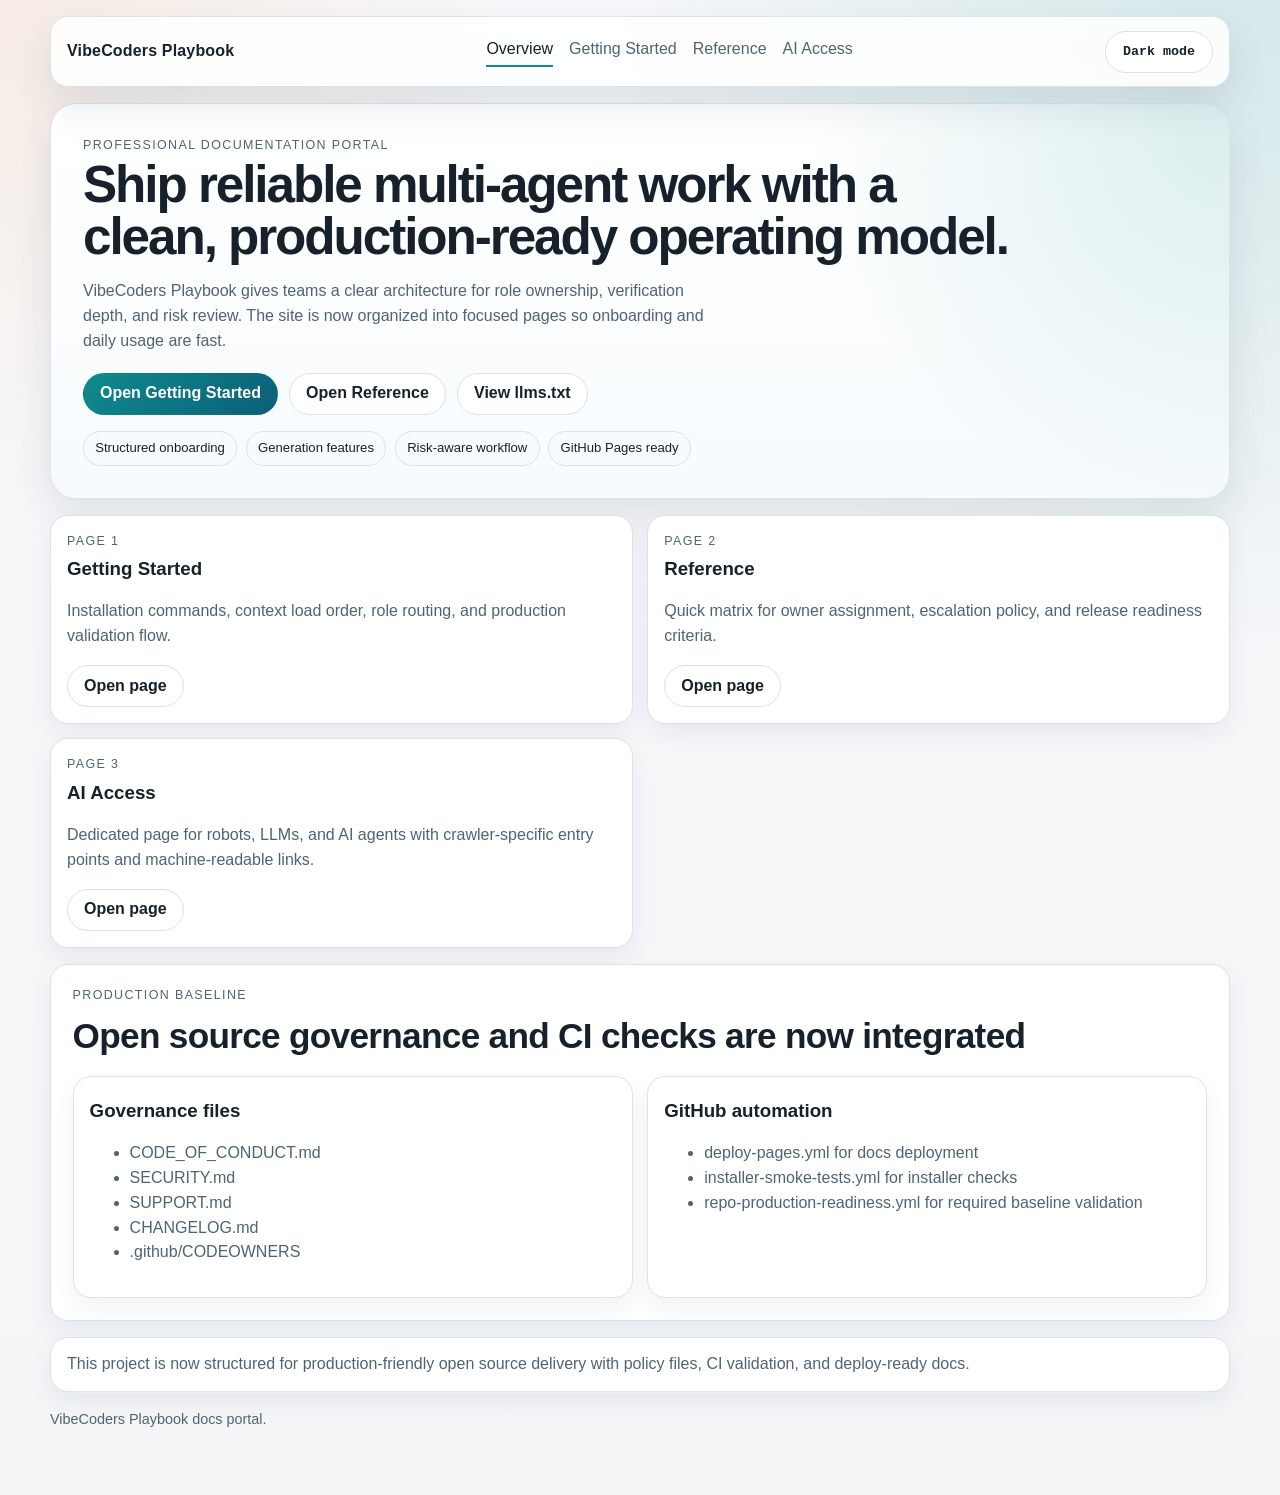
==== commit 30c24106: "Add documentation and support files; implement styling and JavaScript for enhanced user experience -" ====
--- a/docs/index.html
+++ b/docs/index.html
@@ -1,624 +1,202 @@
-<!DOCTYPE html>
+<!doctype html>
 <html lang="en">
   <head>
     <meta charset="UTF-8" />
     <meta name="viewport" content="width=device-width, initial-scale=1.0" />
-    <title>VibeCoders-PlayBook | GitHub Pages Guide for Humans and LLMs</title>
+    <title>VibeCoders Playbook | Professional Agent Docs Portal</title>
     <meta
       name="description"
-      content="VibeCoders-PlayBook is a lightweight multi-agent workflow repo with GitHub Pages docs for humans and LLMs, clear ownership rules, install guides, and machine-readable onboarding."
+      content="Professional documentation portal for VibeCoders Playbook with onboarding, reference architecture, and agent generation features."
     />
     <meta
       name="keywords"
-      content="VibeCoders-PlayBook, GitHub Pages, LLM docs, AI onboarding, agent workflow, prompt engineering, multi-agent repo, GitHub Copilot, Claude, developer docs"
-    />
-    <meta name="author" content="VibeCoders-PlayBook" />
-    <meta name="application-name" content="VibeCoders-PlayBook" />
-    <meta name="theme-color" content="#d65a31" />
-    <meta name="color-scheme" content="light" />
+      content="VibeCoders Playbook, AI agent workflow, LLM onboarding, GitHub Pages docs, prompt engineering, multi-agent documentation"
+    />
+    <meta name="author" content="VibeCoders Playbook" />
+    <meta name="application-name" content="VibeCoders Playbook" />
     <meta name="robots" content="index,follow,max-image-preview:large" />
-    <meta name="format-detection" content="telephone=no" />
-    <meta name="generator" content="VibeCoders-PlayBook static docs" />
-    <meta name="llm-purpose" content="Teach humans and AI agents how to use this repository efficiently." />
-    <meta name="llm-entry" content="./llms.txt" />
-    <meta name="llm-full-entry" content="./llms-full.txt" />
-    <meta name="llm-load-order" content="AGENTS.md, agent_docs/active_context.md, only specific needed agent_docs/*.md files" />
+    <meta
+      http-equiv="Content-Security-Policy"
+      content="default-src 'self'; script-src 'self' 'unsafe-inline'; style-src 'self' https://fonts.googleapis.com 'unsafe-inline'; font-src https://fonts.gstatic.com; img-src 'self' data:; connect-src 'self'; object-src 'none'; base-uri 'self'; form-action 'self'; frame-ancestors 'none'; upgrade-insecure-requests"
+    />
+    <meta
+      http-equiv="Referrer-Policy"
+      content="strict-origin-when-cross-origin"
+    />
+    <meta http-equiv="X-Content-Type-Options" content="nosniff" />
+    <meta
+      http-equiv="Permissions-Policy"
+      content="camera=(), microphone=(), geolocation=(), payment=()"
+    />
+    <meta name="theme-color" content="#0f8b8d" />
     <meta property="og:type" content="website" />
-    <meta property="og:title" content="VibeCoders-PlayBook" />
+    <meta property="og:title" content="VibeCoders Playbook" />
     <meta
       property="og:description"
-      content="A GitHub Pages-ready playbook that helps humans and LLMs use a lightweight multi-agent workflow with clear ownership and verification."
-    />
-    <meta property="og:site_name" content="VibeCoders-PlayBook" />
+      content="Agent workflow docs with real onboarding structure and generation tools."
+    />
     <meta property="og:locale" content="en_US" />
+    <meta property="og:site_name" content="VibeCoders Playbook" />
+    <meta
+      property="og:url"
+      content="https://youssefselk.github.io/VibeCode-PlayBook/index.html"
+    />
     <meta name="twitter:card" content="summary_large_image" />
-    <meta name="twitter:title" content="VibeCoders-PlayBook" />
+    <meta name="twitter:title" content="VibeCoders Playbook" />
     <meta
       name="twitter:description"
-      content="Human-friendly docs plus machine-readable onboarding for LLMs using a multi-agent repo workflow."
-    />
-    <link rel="canonical" href="./" />
-    <link rel="alternate" type="text/plain" title="LLMs instructions" href="./llms.txt" />
-    <link rel="alternate" type="text/plain" title="LLMs full instructions" href="./llms-full.txt" />
+      content="Structured docs portal for agent workflow, installation, and AI-ready machine-readable files."
+    />
+    <link
+      rel="canonical"
+      href="https://youssefselk.github.io/VibeCode-PlayBook/index.html"
+    />
     <link rel="manifest" href="./site.webmanifest" />
+    <link
+      rel="alternate"
+      type="text/plain"
+      title="LLMs instructions"
+      href="./llms.txt"
+    />
+    <link
+      rel="alternate"
+      type="text/plain"
+      title="LLMs full instructions"
+      href="./llms-full.txt"
+    />
     <link rel="preconnect" href="https://fonts.googleapis.com" />
     <link rel="preconnect" href="https://fonts.gstatic.com" crossorigin />
     <link
-      href="https://fonts.googleapis.com/css2?family=Space+Grotesk:wght@400;500;700&family=IBM+Plex+Mono:wght@400;500&display=swap"
+      href="https://fonts.googleapis.com/css2?family=Sora:wght@400;500;600;700;800&family=IBM+Plex+Mono:wght@400;500&display=swap"
       rel="stylesheet"
     />
-    <link rel="stylesheet" href="./styles.css" />
+    <link rel="stylesheet" href="./assets/css/site.css" />
+    <script defer src="./assets/js/site.js"></script>
     <script type="application/ld+json">
       {
         "@context": "https://schema.org",
         "@type": "WebSite",
-        "name": "VibeCoders-PlayBook",
-        "description": "Static docs and machine-readable onboarding for a lightweight multi-agent repo workflow.",
+        "name": "VibeCoders Playbook",
+        "description": "Documentation portal for a multi-agent development workflow.",
         "inLanguage": "en",
-        "about": [
-          "AI agent workflow",
-          "LLM onboarding",
-          "GitHub Pages docs",
-          "developer collaboration",
-          "GitHub Copilot",
-          "Claude"
-        ],
-        "mainEntity": {
-          "@type": "SoftwareSourceCode",
-          "name": "VibeCoders-PlayBook",
-          "codeRepository": "https://github.com/YoussefSelk/VibeCode-PlayBook",
-          "programmingLanguage": [
-            "Markdown",
-            "HTML",
-            "CSS",
-            "JavaScript",
-            "PowerShell",
-            "Shell"
-          ]
-        }
+        "url": "https://youssefselk.github.io/VibeCode-PlayBook/index.html"
       }
     </script>
-    <script defer src="./app.js"></script>
   </head>
-  <body>
-    <a class="skip-link" href="#top">Skip to main content</a>
-    <div class="site-shell">
-      <nav class="topbar" aria-label="Primary">
-        <a class="brand" href="#top">VibeCoders-PlayBook</a>
-        <div class="nav-links">
-          <a href="#humans">For Humans</a>
-          <a href="#llms">For LLMs</a>
-          <a href="#install">Install</a>
-          <a href="#deploy">Deploy</a>
-          <a href="#map">Repo Map</a>
-          <a href="#faq">FAQ</a>
+  <body data-page="home">
+    <a class="skip-link" href="#main">Skip to content</a>
+    <div class="page">
+      <header class="topbar">
+        <a class="brand" href="./index.html">VibeCoders Playbook</a>
+        <nav class="nav" aria-label="Main navigation">
+          <a href="./index.html" data-page="home">Overview</a>
+          <a href="./pages/getting-started.html" data-page="start"
+            >Getting Started</a
+          >
+          <a href="./pages/reference.html" data-page="reference">Reference</a>
+          <a href="./pages/ai-agents.html" data-page="ai">AI Access</a>
+        </nav>
+      </header>
+
+      <section class="hero">
+        <p class="eyebrow">Professional Documentation Portal</p>
+        <h1>
+          Ship reliable multi-agent work with a clean, production-ready
+          operating model.
+        </h1>
+        <p>
+          VibeCoders Playbook gives teams a clear architecture for role
+          ownership, verification depth, and risk review. The site is now
+          organized into focused pages so onboarding and daily usage are fast.
+        </p>
+        <div class="hero-actions">
+          <a class="btn btn-primary" href="./pages/getting-started.html"
+            >Open Getting Started</a
+          >
+          <a class="btn btn-secondary" href="./pages/reference.html"
+            >Open Reference</a
+          >
+          <a class="btn btn-secondary" href="./llms.txt">View llms.txt</a>
         </div>
-      </nav>
-
-      <div class="docs-layout">
-        <aside class="docs-sidebar reveal">
-          <div class="sidebar-card">
-            <p class="eyebrow">Framework Docs</p>
-            <h2>Start here</h2>
-            <nav class="sidebar-nav">
-              <a href="#top">Overview</a>
-              <a href="#humans">Getting Started</a>
-              <a href="#why">Core Concepts</a>
-              <a href="#llms">LLM Guide</a>
-              <a href="#install">Installation</a>
-              <a href="#deploy">Deployment</a>
-              <a href="#map">File Structure</a>
-              <a href="#faq">FAQ</a>
-            </nav>
-          </div>
-
-          <div class="sidebar-card sidebar-card-accent">
-            <p class="eyebrow">Default Flow</p>
-            <code>prompt-engineer -&gt; owner -&gt; tester -&gt; reviewer</code>
-          </div>
-
-          <div class="sidebar-card">
-            <p class="eyebrow">Machine-readable</p>
-            <ul class="sidebar-list">
-              <li><a href="./llms.txt">llms.txt</a></li>
-              <li><a href="./llms-full.txt">llms-full.txt</a></li>
-              <li><a href="./robots.txt">robots.txt</a></li>
-            </ul>
-          </div>
-        </aside>
-
-        <main class="docs-main">
-          <header class="hero reveal" id="top">
-            <div class="hero-copy">
-              <p class="eyebrow">Static docs for people, bots, and agentic tooling</p>
-              <h1>VibeCoders-PlayBook teaches the repo once, then keeps everyone aligned.</h1>
-              <p class="lede">
-                A lightweight multi-agent workflow layer for real projects, with
-                clear ownership, durable context, runtime verification, and direct
-                onboarding paths for LLMs.
-              </p>
-              <div class="hero-actions">
-                <a class="button button-primary" href="#humans">Start Here</a>
-                <a class="button button-secondary" href="./llms.txt">Open llms.txt</a>
-                <button class="button button-secondary" type="button" data-copy="prompt">
-                  Copy Starter Prompt
-                </button>
-              </div>
-
-              <div class="hero-stats">
-                <article class="stat-pill">
-                  <strong>8</strong>
-                  <span>specialist roles</span>
-                </article>
-                <article class="stat-pill">
-                  <strong>3-step</strong>
-                  <span>LLM load order</span>
-                </article>
-                <article class="stat-pill">
-                  <strong>0 build</strong>
-                  <span>for the docs site</span>
-                </article>
-              </div>
-            </div>
-
-            <aside class="hero-panel">
-              <p class="panel-title">Core idea</p>
-              <ul class="signal-list">
-                <li>Keep context short and durable</li>
-                <li>Route work to the right specialist</li>
-                <li>Verify the real runtime flow</li>
-                <li>Finish with a reviewer pass</li>
+        <div class="pill-row">
+          <span class="pill">Structured onboarding</span>
+          <span class="pill">Generation features</span>
+          <span class="pill">Risk-aware workflow</span>
+          <span class="pill">GitHub Pages ready</span>
+        </div>
+      </section>
+
+      <main id="main" class="content main-top-gap">
+        <section class="grid-2">
+          <article class="card">
+            <p class="eyebrow">Page 1</p>
+            <h3>Getting Started</h3>
+            <p>
+              Installation commands, context load order, role routing, and
+              production validation flow.
+            </p>
+            <a class="btn btn-secondary" href="./pages/getting-started.html"
+              >Open page</a
+            >
+          </article>
+          <article class="card">
+            <p class="eyebrow">Page 2</p>
+            <h3>Reference</h3>
+            <p>
+              Quick matrix for owner assignment, escalation policy, and release
+              readiness criteria.
+            </p>
+            <a class="btn btn-secondary" href="./pages/reference.html"
+              >Open page</a
+            >
+          </article>
+          <article class="card">
+            <p class="eyebrow">Page 3</p>
+            <h3>AI Access</h3>
+            <p>
+              Dedicated page for robots, LLMs, and AI agents with
+              crawler-specific entry points and machine-readable links.
+            </p>
+            <a class="btn btn-secondary" href="./pages/ai-agents.html"
+              >Open page</a
+            >
+          </article>
+        </section>
+
+        <section class="panel section">
+          <p class="eyebrow">Production Baseline</p>
+          <h2>Open source governance and CI checks are now integrated</h2>
+          <div class="grid-2">
+            <article class="card">
+              <h3>Governance files</h3>
+              <ul>
+                <li>CODE_OF_CONDUCT.md</li>
+                <li>SECURITY.md</li>
+                <li>SUPPORT.md</li>
+                <li>CHANGELOG.md</li>
+                <li>.github/CODEOWNERS</li>
               </ul>
-              <div class="mini-console">
-                <div class="code-window-head">
-                  <span></span><span></span><span></span>
-                  <small>workflow</small>
-                </div>
-                <pre class="mini-pre"><code>prompt-engineer -> owner
-tester -> reviewer</code></pre>
-              </div>
-              <p class="panel-footnote">
-                Best for teams using Codex, GitHub Copilot, Claude, or similar
-                assistants without wanting a heavy framework or repeated repo summaries.
-              </p>
-            </aside>
-          </header>
-
-          <noscript class="noscript-note">
-            The docs work without JavaScript, but copy buttons, filtered role views, and animated reveals need it enabled.
-          </noscript>
-
-          <section class="section section-intro reveal" id="humans">
-            <div class="section-heading">
-              <p class="eyebrow">For Humans</p>
-              <h2>How to use this repo in five moves</h2>
-              <p class="section-lede">
-                If you are new to the playbook, this is the quickest reliable path.
-              </p>
-            </div>
-
-            <div class="card-grid">
-              <article class="card">
-                <span class="card-step">01</span>
-                <h3>Install the playbook</h3>
-                <p>
-                  Drop the repo files into a real project using the installer
-                  scripts in <code>scripts/</code>.
-                </p>
-              </article>
-
-              <article class="card">
-                <span class="card-step">02</span>
-                <h3>Fill the durable docs</h3>
-                <p>
-                  Start with <code>project_brief.md</code>,
-                  <code>tech_stack.md</code>, <code>active_context.md</code>, and
-                  <code>verification.md</code>.
-                </p>
-              </article>
-
-              <article class="card">
-                <span class="card-step">03</span>
-                <h3>Shape rough asks first</h3>
-                <p>
-                  Use <code>prompt-engineer</code> before implementation when the
-                  task is vague or crosses layers.
-                </p>
-              </article>
-
-              <article class="card">
-                <span class="card-step">04</span>
-                <h3>Assign by ownership</h3>
-                <p>
-                  Let <code>db</code>, <code>backend</code>, or
-                  <code>frontend</code> own the change, then validate it with
-                  <code>tester</code>.
-                </p>
-              </article>
-
-              <article class="card">
-                <span class="card-step">05</span>
-                <h3>Close with risk review</h3>
-                <p>
-                  Use <code>security</code>, <code>legal</code>, and
-                  <code>reviewer</code> when the feature warrants it.
-                </p>
-              </article>
-            </div>
-          </section>
-
-        <section class="section section-showcase reveal" id="why">
-          <div class="section-heading">
-            <p class="eyebrow">Why It Works</p>
-            <h2>Small docs, clear routing, real verification</h2>
-          </div>
-
-          <div class="showcase-grid">
-            <article class="showcase-card">
-              <h3>Token-efficient by default</h3>
-              <p>
-                The playbook teaches agents to load only the context needed for
-                the current pass instead of dumping the whole repo into every task.
-              </p>
             </article>
-            <article class="showcase-card">
-              <h3>Good for humans too</h3>
-              <p>
-                The same structure that reduces token waste also makes onboarding
-                calmer and easier for new contributors.
-              </p>
-            </article>
-            <article class="showcase-card">
-              <h3>Built for real repos</h3>
-              <p>
-                Install it into an existing project and keep your current stack.
-                The playbook should adapt to the repo, not the other way around.
-              </p>
-            </article>
-            <article class="showcase-card">
-              <h3>Assistant-agnostic workflow</h3>
-              <p>
-                The role model works with Codex, GitHub Copilot, Claude, and
-                other coding assistants. If a tool has no sub-agents, use the
-                same roles as explicit phases in one chat.
-              </p>
-            </article>
-            <article class="showcase-card">
-              <h3>One installer, smaller setup</h3>
-              <p>
-                The installer now asks which assistant you use, then downloads
-                only the matching pack instead of every tool-specific file.
-              </p>
-            </article>
-            <article class="showcase-card">
-              <h3>Shared agent layer</h3>
-              <p>
-                A neutral <code>.agents/</code> layer is installed for shared
-                role definitions, while tool-specific files stay in their own pack.
-              </p>
-            </article>
-          </div>
-        </section>
-
-        <section class="section section-split reveal" id="llms">
-          <div class="section-heading">
-            <p class="eyebrow">For LLMs</p>
-            <h2>The shortest reliable mental model</h2>
-            <p class="section-lede">
-              These are the stable rules an AI agent should learn first.
-            </p>
-          </div>
-
-          <div class="split-layout">
-            <article class="guide-block">
-              <h3>Load order</h3>
-              <ol class="number-list">
-                <li>Read <code>AGENTS.md</code></li>
-                <li>Read <code>agent_docs/active_context.md</code></li>
-                <li>Read only the one or two specific docs needed next</li>
-              </ol>
-            </article>
-
-            <article class="guide-block">
-              <h3>Default sequence</h3>
-              <p class="mono-line">
-                <code>prompt-engineer -&gt; owner -&gt; tester -&gt; reviewer</code>
-              </p>
-              <p>
-                Add <code>security</code> for auth, secrets, trust boundaries,
-                uploads, or sensitive data. Add <code>legal</code> for privacy,
-                consent, retention, disclosures, or risky claims.
-              </p>
-            </article>
-          </div>
-
-          <div class="llm-grid">
-            <article class="prompt-panel">
-              <div class="panel-row">
-                <div>
-                  <p class="eyebrow">Copy-paste prompt</p>
-                  <h3>Good first instruction</h3>
-                </div>
-                <button type="button" class="copy-link" data-copy="prompt">Copy</button>
-              </div>
-              <div class="code-window">
-                <div class="code-window-head">
-                  <span></span><span></span><span></span>
-                  <small>prompt.txt</small>
-                </div>
-                <pre><code id="prompt-block">Have prompt-engineer turn this into a clear execution prompt:
-"[rough task here]"</code></pre>
-              </div>
-            </article>
-
-            <article class="machine-panel">
-              <div class="panel-row">
-                <div>
-                  <p class="eyebrow">Machine-readable entry</p>
-                  <h3>Files for AI consumers</h3>
-                </div>
-              </div>
-              <ul class="machine-list">
-                <li><a href="./llms.txt">llms.txt</a> for compact onboarding</li>
-                <li><a href="./llms-full.txt">llms-full.txt</a> for expanded workflow guidance</li>
-                <li>custom LLM meta tags in the page head</li>
-                <li>JSON-LD describing the site as documentation and source code</li>
-                <li>adaptation notes for Codex, GitHub Copilot, and Claude</li>
+            <article class="card">
+              <h3>GitHub automation</h3>
+              <ul>
+                <li>deploy-pages.yml for docs deployment</li>
+                <li>installer-smoke-tests.yml for installer checks</li>
+                <li>
+                  repo-production-readiness.yml for required baseline validation
+                </li>
               </ul>
             </article>
           </div>
         </section>
 
-        <section class="section reveal" id="assistant-support">
-          <div class="section-heading">
-            <p class="eyebrow">Assistant Support</p>
-            <h2>How to use the playbook in different AI tools</h2>
-          </div>
-
-          <div class="showcase-grid">
-            <article class="showcase-card">
-              <h3>Codex</h3>
-              <p>
-                Map the repo roles directly to your agent flow and keep the
-                load order from <code>AGENTS.md</code> and
-                <code>active_context.md</code>.
-              </p>
-            </article>
-            <article class="showcase-card">
-              <h3>GitHub Copilot</h3>
-              <p>
-                Use the same role names as prompt phases in Copilot Chat:
-                prompt-engineer first, then implementation, then tester and reviewer.
-              </p>
-            </article>
-            <article class="showcase-card">
-              <h3>Claude</h3>
-              <p>
-                Start by loading the repo instructions, then ask Claude to work
-                through the same role sequence in one thread unless you have a
-                stronger agent workflow available.
-              </p>
-            </article>
-          </div>
+        <section class="notice">
+          This project is now structured for production-friendly open source
+          delivery with policy files, CI validation, and deploy-ready docs.
         </section>
-
-        <section class="section section-roles reveal">
-          <div class="section-heading">
-            <p class="eyebrow">Roles</p>
-            <h2>Filter the specialist agents</h2>
-            <p class="section-lede">
-              Click a filter to focus on a category of work.
-            </p>
-          </div>
-
-          <div class="filter-row" role="toolbar" aria-label="Role filters">
-            <button class="filter-chip is-active" type="button" data-filter="all">All</button>
-            <button class="filter-chip" type="button" data-filter="implementation">Implementation</button>
-            <button class="filter-chip" type="button" data-filter="validation">Validation</button>
-            <button class="filter-chip" type="button" data-filter="risk">Risk</button>
-          </div>
-
-          <div class="roles-grid">
-            <article class="role-chip" data-role-group="implementation">
-              <strong>prompt-engineer</strong>
-              <span>Turns rough asks into execution prompts.</span>
-            </article>
-            <article class="role-chip" data-role-group="implementation">
-              <strong>db</strong>
-              <span>Owns schema, migrations, queries, and persistence contracts.</span>
-            </article>
-            <article class="role-chip" data-role-group="implementation">
-              <strong>backend</strong>
-              <span>Owns APIs, business logic, validation, auth, and integrations.</span>
-            </article>
-            <article class="role-chip" data-role-group="implementation">
-              <strong>frontend</strong>
-              <span>Owns UI, accessibility, client behavior, and API wiring.</span>
-            </article>
-            <article class="role-chip" data-role-group="validation">
-              <strong>tester</strong>
-              <span>Verifies the real runtime flow across layers.</span>
-            </article>
-            <article class="role-chip" data-role-group="risk">
-              <strong>security</strong>
-              <span>Reviews auth, secrets, permissions, trust boundaries, and data exposure.</span>
-            </article>
-            <article class="role-chip" data-role-group="risk">
-              <strong>legal</strong>
-              <span>Reviews privacy, retention, disclosures, claims, and policy-sensitive flows.</span>
-            </article>
-            <article class="role-chip" data-role-group="validation risk">
-              <strong>reviewer</strong>
-              <span>Performs final regression and risk review.</span>
-            </article>
-          </div>
-        </section>
-
-        <section class="section section-install reveal" id="install">
-          <div class="section-heading">
-            <p class="eyebrow">Install</p>
-            <h2>Use one installer and choose your assistant pack</h2>
-            <p class="section-lede">
-              Pick your assistant, then copy the command for your shell. If you omit the assistant flag, the installer shows a menu.
-            </p>
-          </div>
-
-          <div class="filter-row" role="toolbar" aria-label="Assistant pack selector">
-            <button class="filter-chip assistant-chip is-active" type="button" aria-pressed="true" data-assistant="codex">Codex</button>
-            <button class="filter-chip assistant-chip" type="button" aria-pressed="false" data-assistant="claude">Claude</button>
-            <button class="filter-chip assistant-chip" type="button" aria-pressed="false" data-assistant="github">GitHub Copilot</button>
-          </div>
-
-          <div class="tab-bar" role="tablist" aria-label="Install commands">
-            <button class="tab-button is-active" id="tab-powershell" type="button" role="tab" aria-selected="true" aria-controls="panel-powershell" data-tab="powershell">
-              PowerShell
-            </button>
-            <button class="tab-button" id="tab-bash" type="button" role="tab" aria-selected="false" aria-controls="panel-bash" data-tab="bash">
-              Bash
-            </button>
-          </div>
-
-          <div class="install-stack">
-            <article class="code-card install-panel is-active" id="panel-powershell" role="tabpanel" aria-labelledby="tab-powershell" data-panel="powershell">
-              <div class="panel-row">
-                <h3>PowerShell installer for <span id="assistant-label-ps">Codex</span></h3>
-                <button type="button" class="copy-link" data-copy="powershell">Copy</button>
-              </div>
-              <div class="code-window code-window-light">
-                <div class="code-window-head">
-                  <span></span><span></span><span></span>
-                  <small>powershell</small>
-                </div>
-                <pre><code id="powershell-block">iex "&amp; { $(irm https://raw.githubusercontent.com/YoussefSelk/VibeCode-PlayBook/main/scripts/install.ps1) } -Assistant codex"</code></pre>
-              </div>
-            </article>
-
-            <article class="code-card install-panel" id="panel-bash" role="tabpanel" aria-labelledby="tab-bash" hidden data-panel="bash">
-              <div class="panel-row">
-                <h3>Bash installer for <span id="assistant-label-bash">Codex</span></h3>
-                <button type="button" class="copy-link" data-copy="bash">Copy</button>
-              </div>
-              <div class="code-window code-window-light">
-                <div class="code-window-head">
-                  <span></span><span></span><span></span>
-                  <small>bash</small>
-                </div>
-                <pre><code id="bash-block">curl -fsSL https://raw.githubusercontent.com/YoussefSelk/VibeCode-PlayBook/main/scripts/install.sh | bash -s -- --assistant codex</code></pre>
-              </div>
-            </article>
-          </div>
-        </section>
-
-        <section class="section reveal" id="deploy">
-          <div class="section-heading">
-            <p class="eyebrow">Deploy</p>
-            <h2>Publish the site through GitHub Pages</h2>
-            <p class="section-lede">
-              The repo ships with a GitHub Actions workflow that deploys the contents of <code>docs/</code> to Pages on pushes to <code>main</code>.
-            </p>
-          </div>
-
-          <div class="split-layout deployment-grid">
-            <article class="guide-block">
-              <h3>What is wired up</h3>
-              <ul class="signal-list">
-                <li><code>.github/workflows/deploy-pages.yml</code> uploads <code>docs/</code> as the Pages artifact</li>
-                <li>pushes to <code>main</code> rerun the publish job when docs or the workflow change</li>
-                <li>no build step is required because the site is plain HTML, CSS, and JavaScript</li>
-              </ul>
-            </article>
-
-            <article class="guide-block">
-              <h3>What you still need in GitHub</h3>
-              <ul class="signal-list">
-                <li>enable GitHub Pages for the repository if it is not already on</li>
-                <li>set the source to GitHub Actions in the repository Pages settings</li>
-                <li>confirm the workflow has permission to deploy Pages artifacts</li>
-              </ul>
-            </article>
-          </div>
-
-          <p class="section-lede inline-note">
-            After the first successful run, review the live URL and confirm the copy, section links, and machine-readable files match the repo.
-          </p>
-        </section>
-
-        <section class="section reveal" id="map">
-          <div class="section-heading">
-            <p class="eyebrow">Repo Map</p>
-            <h2>What lives where</h2>
-          </div>
-
-          <div class="map-grid">
-            <article class="map-card">
-              <h3><code>AGENTS.md</code></h3>
-              <p>The operating system for the workflow and ownership rules.</p>
-            </article>
-
-            <article class="map-card">
-              <h3><code>agent_docs/</code></h3>
-              <p>Small durable context files that reduce repeated prompting.</p>
-            </article>
-
-            <article class="map-card">
-              <h3><code>.agents/</code></h3>
-              <p>Shared installed role docs that are assistant-neutral and safe to use across tools.</p>
-            </article>
-
-            <article class="map-card">
-              <h3><code>.ai/</code></h3>
-              <p>Assistant-specific source packs for Codex, Claude, and GitHub Copilot, including GitHub agent profiles.</p>
-            </article>
-
-            <article class="map-card">
-              <h3><code>scripts/</code></h3>
-              <p>Single-entry installers that prompt for the assistant pack and only install the needed files.</p>
-            </article>
-          </div>
-        </section>
-
-        <section class="section section-checklist reveal">
-          <div class="section-heading">
-            <p class="eyebrow">Quick Audit</p>
-            <h2>Use this before calling a change done</h2>
-          </div>
-
-          <div class="checklist-card">
-            <label class="check-row"><input type="checkbox" /> The owning layer was handled by the right agent.</label>
-            <label class="check-row"><input type="checkbox" /> Durable docs were updated only where needed.</label>
-            <label class="check-row"><input type="checkbox" /> Runtime behavior was verified when relevant.</label>
-            <label class="check-row"><input type="checkbox" /> Security or legal review was added if the risk boundary changed.</label>
-            <label class="check-row"><input type="checkbox" /> Reviewer-level risks are acceptable.</label>
-          </div>
-        </section>
-
-        <section class="section section-faq reveal" id="faq">
-          <div class="section-heading">
-            <p class="eyebrow">FAQ</p>
-            <h2>Common onboarding questions</h2>
-          </div>
-
-          <div class="faq-list">
-            <details class="faq-item">
-              <summary>Is this a full app framework?</summary>
-              <p>
-                No. It is a workflow layer you install into an existing repo so
-                your agents and contributors follow a clearer operating model.
-              </p>
-            </details>
-            <details class="faq-item">
-              <summary>Why does it have both human docs and LLM docs?</summary>
-              <p>
-                Because this repo is meant to coordinate both. Humans need a clear
-                mental model, and LLMs benefit from compact, explicit entry points.
-              </p>
-            </details>
-          </div>
-        </section>
-        </main>
-      </div>
-
-      <div class="toast" id="toast" role="status" aria-live="polite"></div>
+      </main>
+
+      <footer class="footer">VibeCoders Playbook docs portal.</footer>
     </div>
   </body>
 </html>
--- a/docs/assets/css/site.css
+++ b/docs/assets/css/site.css
@@ -0,0 +1,528 @@
+:root {
+  --bg: #f3f5f7;
+  --surface: #ffffff;
+  --surface-soft: #f8fbfc;
+  --ink: #16212b;
+  --muted: #4f6473;
+  --line: #d9e3ea;
+  --accent: #0f8b8d;
+  --accent-strong: #0c5f78;
+  --highlight: #f29f5c;
+  --radius-lg: 18px;
+  --radius-md: 12px;
+  --shadow: 0 18px 40px rgba(10, 37, 64, 0.1);
+  --content: 1180px;
+}
+
+html[data-theme="dark"] {
+  --bg: #0d141d;
+  --surface: #121b25;
+  --surface-soft: #172432;
+  --ink: #e8eef5;
+  --muted: #a9b8c8;
+  --line: #253547;
+  --accent: #4ad3d6;
+  --accent-strong: #7db4ff;
+  --highlight: #ffc580;
+  --shadow: 0 20px 45px rgba(0, 0, 0, 0.36);
+}
+
+* {
+  box-sizing: border-box;
+}
+
+html {
+  scroll-behavior: smooth;
+}
+
+body {
+  margin: 0;
+  color: var(--ink);
+  background:
+    radial-gradient(
+      circle at top right,
+      rgba(15, 139, 141, 0.15),
+      transparent 34%
+    ),
+    radial-gradient(
+      circle at left top,
+      rgba(242, 159, 92, 0.14),
+      transparent 26%
+    ),
+    linear-gradient(180deg, #f7f8fa, var(--bg));
+  font-family: "Sora", sans-serif;
+  line-height: 1.55;
+}
+
+html[data-theme="dark"] body {
+  background:
+    radial-gradient(
+      circle at top right,
+      rgba(74, 211, 214, 0.15),
+      transparent 34%
+    ),
+    radial-gradient(
+      circle at left top,
+      rgba(125, 180, 255, 0.14),
+      transparent 26%
+    ),
+    linear-gradient(180deg, #0a1118, var(--bg));
+}
+
+a {
+  color: inherit;
+  text-decoration: none;
+}
+
+code,
+pre,
+kbd,
+select,
+input,
+textarea,
+button {
+  font-family: "IBM Plex Mono", monospace;
+}
+
+.page {
+  width: min(calc(100% - 2rem), var(--content));
+  margin: 0 auto;
+  padding: 1rem 0 4rem;
+}
+
+.skip-link {
+  position: absolute;
+  left: -9999px;
+  top: 0;
+}
+
+.skip-link:focus-visible {
+  left: 1rem;
+  top: 1rem;
+  z-index: 40;
+  background: #101820;
+  color: #fff;
+  padding: 0.6rem 0.8rem;
+  border-radius: 999px;
+}
+
+.topbar {
+  position: sticky;
+  top: 0.75rem;
+  z-index: 10;
+  background: rgba(255, 255, 255, 0.88);
+  backdrop-filter: blur(10px);
+  border: 1px solid var(--line);
+  border-radius: var(--radius-lg);
+  box-shadow: var(--shadow);
+  padding: 0.85rem 1rem;
+  display: flex;
+  justify-content: space-between;
+  align-items: center;
+  gap: 1rem;
+}
+
+html[data-theme="dark"] .topbar {
+  background: rgba(18, 27, 37, 0.88);
+}
+
+.brand {
+  font-weight: 800;
+  letter-spacing: 0.01em;
+}
+
+.nav {
+  display: flex;
+  gap: 1rem;
+  flex-wrap: wrap;
+}
+
+.nav a {
+  color: var(--muted);
+  border-bottom: 2px solid transparent;
+  padding-bottom: 0.2rem;
+}
+
+.nav a[aria-current="page"],
+.nav a:hover {
+  color: var(--ink);
+  border-bottom-color: var(--accent);
+}
+
+.hero {
+  margin-top: 1rem;
+  border: 1px solid var(--line);
+  border-radius: 26px;
+  padding: 2rem;
+  background:
+    radial-gradient(
+      circle at 100% 0%,
+      rgba(15, 139, 141, 0.15),
+      transparent 34%
+    ),
+    linear-gradient(180deg, #ffffff, #f7fbfd);
+  box-shadow: var(--shadow);
+}
+
+.hero h1 {
+  margin: 0.2rem 0 0.7rem;
+  font-size: clamp(2rem, 4vw, 3.7rem);
+  line-height: 1.02;
+  letter-spacing: -0.04em;
+  text-wrap: balance;
+}
+
+.eyebrow {
+  margin: 0;
+  color: var(--accent-strong);
+  text-transform: uppercase;
+  letter-spacing: 0.11em;
+  font-size: 0.78rem;
+}
+
+.hero p {
+  max-width: 70ch;
+  color: var(--muted);
+}
+
+.hero-actions {
+  margin-top: 1.2rem;
+  display: flex;
+  gap: 0.7rem;
+  flex-wrap: wrap;
+}
+
+.btn {
+  border: 1px solid transparent;
+  border-radius: 999px;
+  min-height: 42px;
+  padding: 0 1rem;
+  display: inline-flex;
+  align-items: center;
+  justify-content: center;
+  font-weight: 600;
+  cursor: pointer;
+}
+
+.btn-primary {
+  background: linear-gradient(135deg, var(--accent), var(--accent-strong));
+  color: #fff;
+}
+
+.btn-secondary {
+  background: #fff;
+  color: var(--ink);
+  border-color: var(--line);
+}
+
+html[data-theme="dark"] .btn-secondary {
+  background: #14202d;
+}
+
+.theme-toggle {
+  min-width: 108px;
+}
+
+.layout {
+  margin-top: 1rem;
+  display: grid;
+  grid-template-columns: 270px minmax(0, 1fr);
+  gap: 1rem;
+}
+
+.sidebar,
+.panel,
+.card,
+.form-card,
+.output-card,
+.table-wrap,
+.notice {
+  border: 1px solid var(--line);
+  border-radius: var(--radius-lg);
+  background: var(--surface);
+  box-shadow: 0 10px 25px rgba(10, 37, 64, 0.06);
+}
+
+.sidebar {
+  padding: 1rem;
+  position: sticky;
+  top: 5.5rem;
+  align-self: start;
+}
+
+.sidebar nav {
+  display: grid;
+  gap: 0.45rem;
+  margin-top: 0.8rem;
+}
+
+.sidebar nav a {
+  border-radius: 10px;
+  padding: 0.45rem 0.55rem;
+  color: var(--muted);
+}
+
+.sidebar nav a:hover {
+  background: var(--surface-soft);
+  color: var(--ink);
+}
+
+.content {
+  display: grid;
+  gap: 1rem;
+}
+
+.main-top-gap {
+  margin-top: 1rem;
+}
+
+.section {
+  padding: 1.35rem;
+}
+
+.section h2 {
+  margin: 0.2rem 0 0.8rem;
+  font-size: clamp(1.35rem, 2.8vw, 2.2rem);
+  letter-spacing: -0.02em;
+}
+
+.grid-3 {
+  display: grid;
+  grid-template-columns: repeat(3, minmax(0, 1fr));
+  gap: 0.9rem;
+}
+
+.grid-2 {
+  display: grid;
+  grid-template-columns: repeat(2, minmax(0, 1fr));
+  gap: 0.9rem;
+}
+
+.card {
+  padding: 1rem;
+}
+
+.card h3,
+.form-card h3,
+.output-card h3 {
+  margin: 0.2rem 0 0.5rem;
+}
+
+.card p,
+.section p,
+.section li,
+.notice,
+.meta {
+  color: var(--muted);
+}
+
+.pill-row {
+  margin-top: 1rem;
+  display: flex;
+  flex-wrap: wrap;
+  gap: 0.55rem;
+}
+
+.pill {
+  border: 1px solid var(--line);
+  background: var(--surface-soft);
+  border-radius: 999px;
+  padding: 0.4rem 0.7rem;
+  font-size: 0.82rem;
+}
+
+.form-grid {
+  display: grid;
+  gap: 0.8rem;
+}
+
+label {
+  display: grid;
+  gap: 0.35rem;
+  font-weight: 600;
+}
+
+input,
+select,
+textarea {
+  border: 1px solid var(--line);
+  border-radius: var(--radius-md);
+  background: var(--surface);
+  color: var(--ink);
+  min-height: 42px;
+  padding: 0.55rem 0.7rem;
+}
+
+input::placeholder,
+textarea::placeholder {
+  color: var(--muted);
+  opacity: 0.85;
+}
+
+html[data-theme="dark"] input,
+html[data-theme="dark"] select,
+html[data-theme="dark"] textarea {
+  background: #111d29;
+  color: #e8eef5;
+  border-color: #2b3f55;
+}
+
+html[data-theme="dark"] input::placeholder,
+html[data-theme="dark"] textarea::placeholder {
+  color: #8fa3b7;
+  opacity: 1;
+}
+
+html[data-theme="dark"] input:focus,
+html[data-theme="dark"] select:focus,
+html[data-theme="dark"] textarea:focus {
+  outline: 2px solid rgba(74, 211, 214, 0.35);
+  outline-offset: 1px;
+}
+
+textarea {
+  min-height: 130px;
+  resize: vertical;
+}
+
+.form-card,
+.output-card {
+  padding: 1rem;
+}
+
+.button-row {
+  margin-top: 0.7rem;
+  display: flex;
+  gap: 0.55rem;
+  flex-wrap: wrap;
+}
+
+.kpi-grid {
+  margin-top: 0.8rem;
+  display: grid;
+  grid-template-columns: repeat(3, minmax(0, 1fr));
+  gap: 0.55rem;
+}
+
+.kpi {
+  border: 1px solid var(--line);
+  border-radius: var(--radius-md);
+  background: var(--surface-soft);
+  padding: 0.55rem 0.65rem;
+  display: grid;
+  gap: 0.2rem;
+}
+
+.kpi span {
+  font-size: 0.75rem;
+  color: var(--muted);
+}
+
+.kpi strong {
+  font-size: 1.1rem;
+}
+
+.output-block {
+  white-space: pre-wrap;
+  overflow-wrap: anywhere;
+  word-break: break-word;
+  overflow-x: auto;
+  margin: 0.65rem 0 0;
+  border: 1px solid var(--line);
+  background: #0f1720;
+  color: #edf2f7;
+  border-radius: var(--radius-md);
+  padding: 0.85rem;
+  min-height: 180px;
+}
+
+html[data-theme="dark"] .output-block {
+  background: #0c141e;
+  color: #e5edf6;
+}
+
+.output-block,
+.output-block * {
+  max-width: 100%;
+}
+
+html[data-theme="dark"] .hero {
+  background:
+    radial-gradient(
+      circle at 100% 0%,
+      rgba(74, 211, 214, 0.18),
+      transparent 34%
+    ),
+    linear-gradient(180deg, #121b25, #101923);
+}
+
+html[data-theme="dark"] th {
+  background: #152231;
+}
+
+.table-wrap {
+  overflow: auto;
+}
+
+table {
+  width: 100%;
+  border-collapse: collapse;
+}
+
+th,
+td {
+  text-align: left;
+  padding: 0.7rem;
+  border-bottom: 1px solid var(--line);
+}
+
+th {
+  background: #f3f9fb;
+}
+
+.notice {
+  padding: 0.9rem 1rem;
+}
+
+.footer {
+  margin-top: 1rem;
+  color: var(--muted);
+  font-size: 0.9rem;
+}
+
+@media (max-width: 1060px) {
+  .layout {
+    grid-template-columns: 1fr;
+  }
+
+  .sidebar {
+    position: static;
+  }
+
+  .grid-3 {
+    grid-template-columns: repeat(2, minmax(0, 1fr));
+  }
+}
+
+@media (max-width: 740px) {
+  .page {
+    width: min(calc(100% - 1rem), var(--content));
+  }
+
+  .topbar {
+    position: static;
+  }
+
+  .grid-2,
+  .grid-3 {
+    grid-template-columns: 1fr;
+  }
+
+  .kpi-grid {
+    grid-template-columns: 1fr;
+  }
+
+  .hero {
+    padding: 1.3rem;
+  }
+}
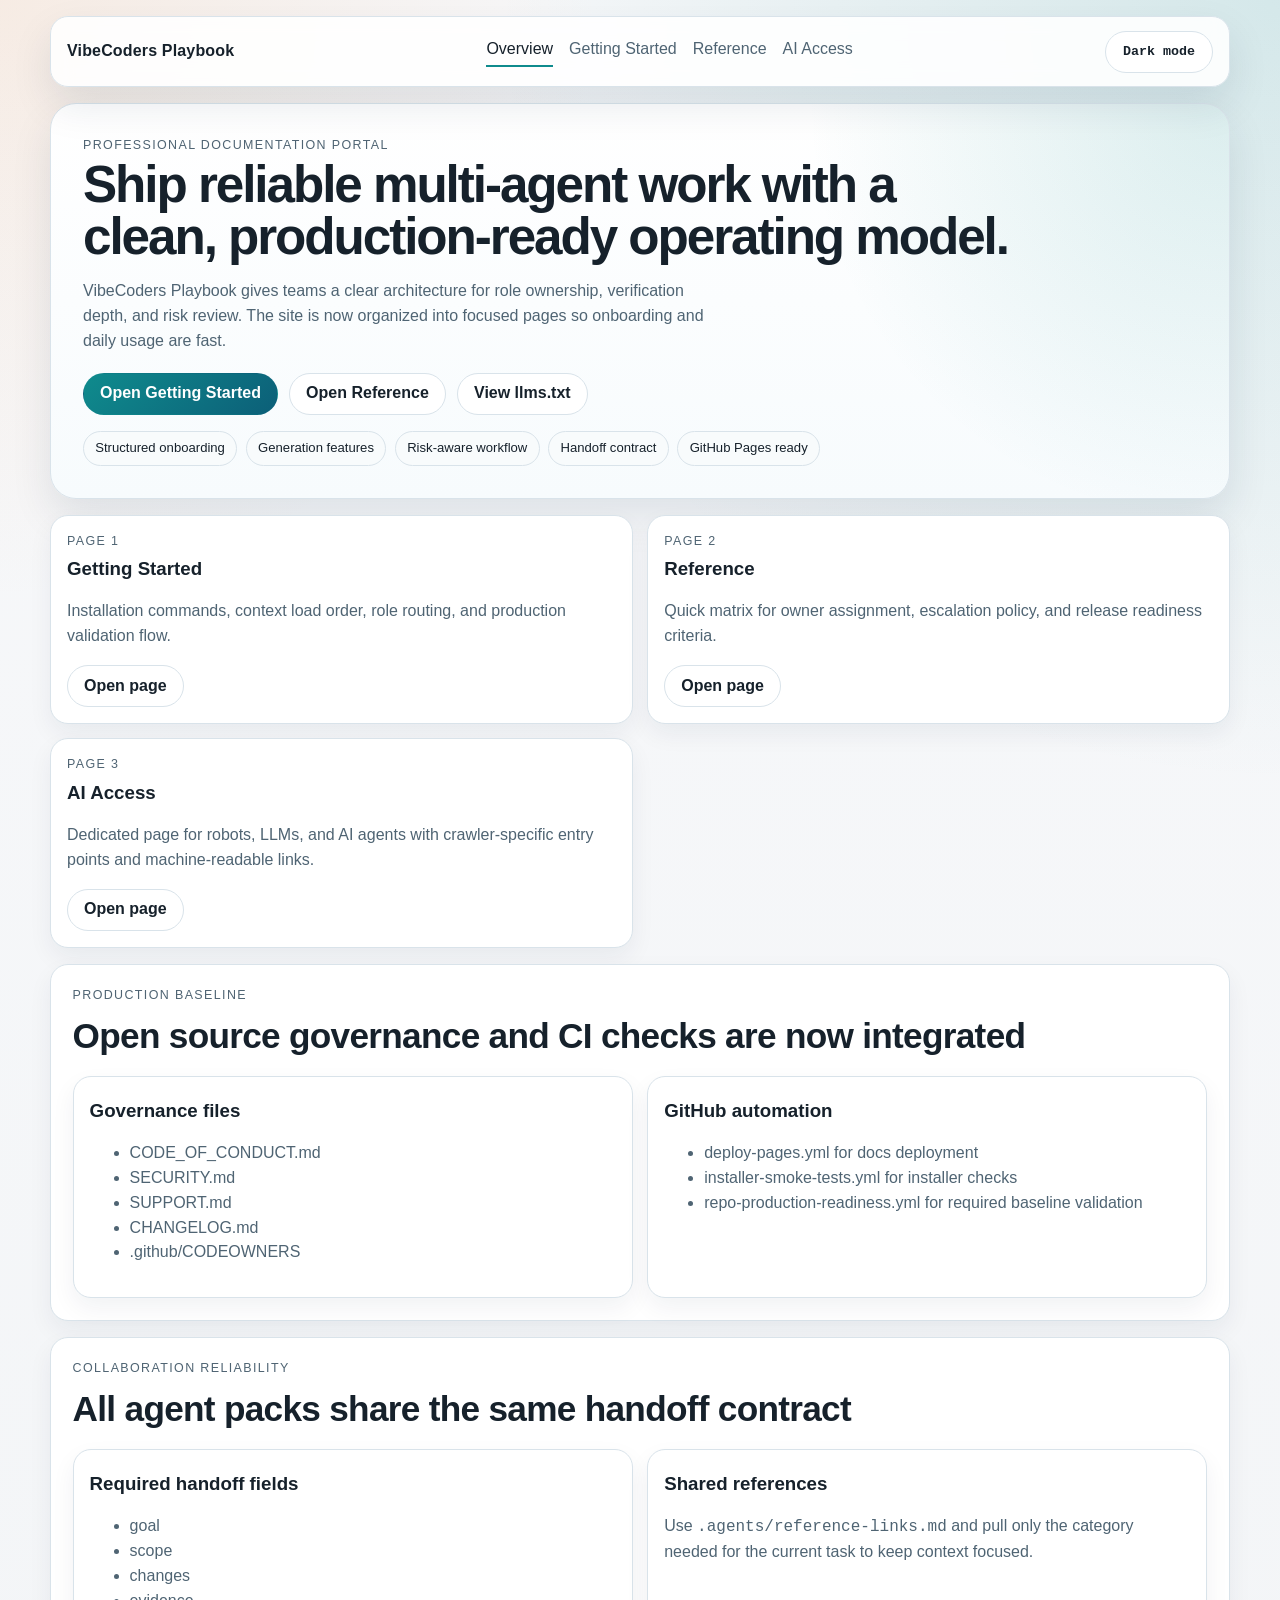
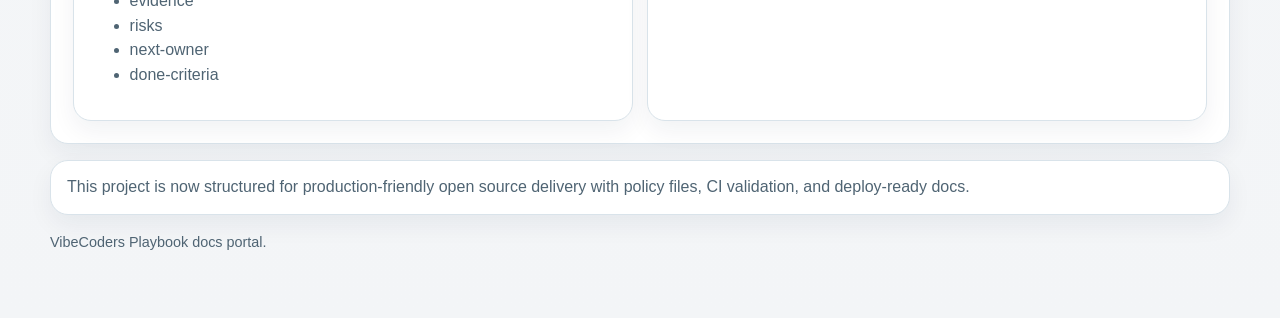
==== commit c9208f95: "Enhance documentation and introduce inter-agent handoff contract - Updated README.md to emphasize th" ====
--- a/docs/index.html
+++ b/docs/index.html
@@ -122,6 +122,7 @@
           <span class="pill">Structured onboarding</span>
           <span class="pill">Generation features</span>
           <span class="pill">Risk-aware workflow</span>
+          <span class="pill">Handoff contract</span>
           <span class="pill">GitHub Pages ready</span>
         </div>
       </section>
@@ -190,6 +191,32 @@
           </div>
         </section>
 
+        <section class="panel section">
+          <p class="eyebrow">Collaboration Reliability</p>
+          <h2>All agent packs share the same handoff contract</h2>
+          <div class="grid-2">
+            <article class="card">
+              <h3>Required handoff fields</h3>
+              <ul>
+                <li>goal</li>
+                <li>scope</li>
+                <li>changes</li>
+                <li>evidence</li>
+                <li>risks</li>
+                <li>next-owner</li>
+                <li>done-criteria</li>
+              </ul>
+            </article>
+            <article class="card">
+              <h3>Shared references</h3>
+              <p>
+                Use <code>.agents/reference-links.md</code> and pull only the
+                category needed for the current task to keep context focused.
+              </p>
+            </article>
+          </div>
+        </section>
+
         <section class="notice">
           This project is now structured for production-friendly open source
           delivery with policy files, CI validation, and deploy-ready docs.
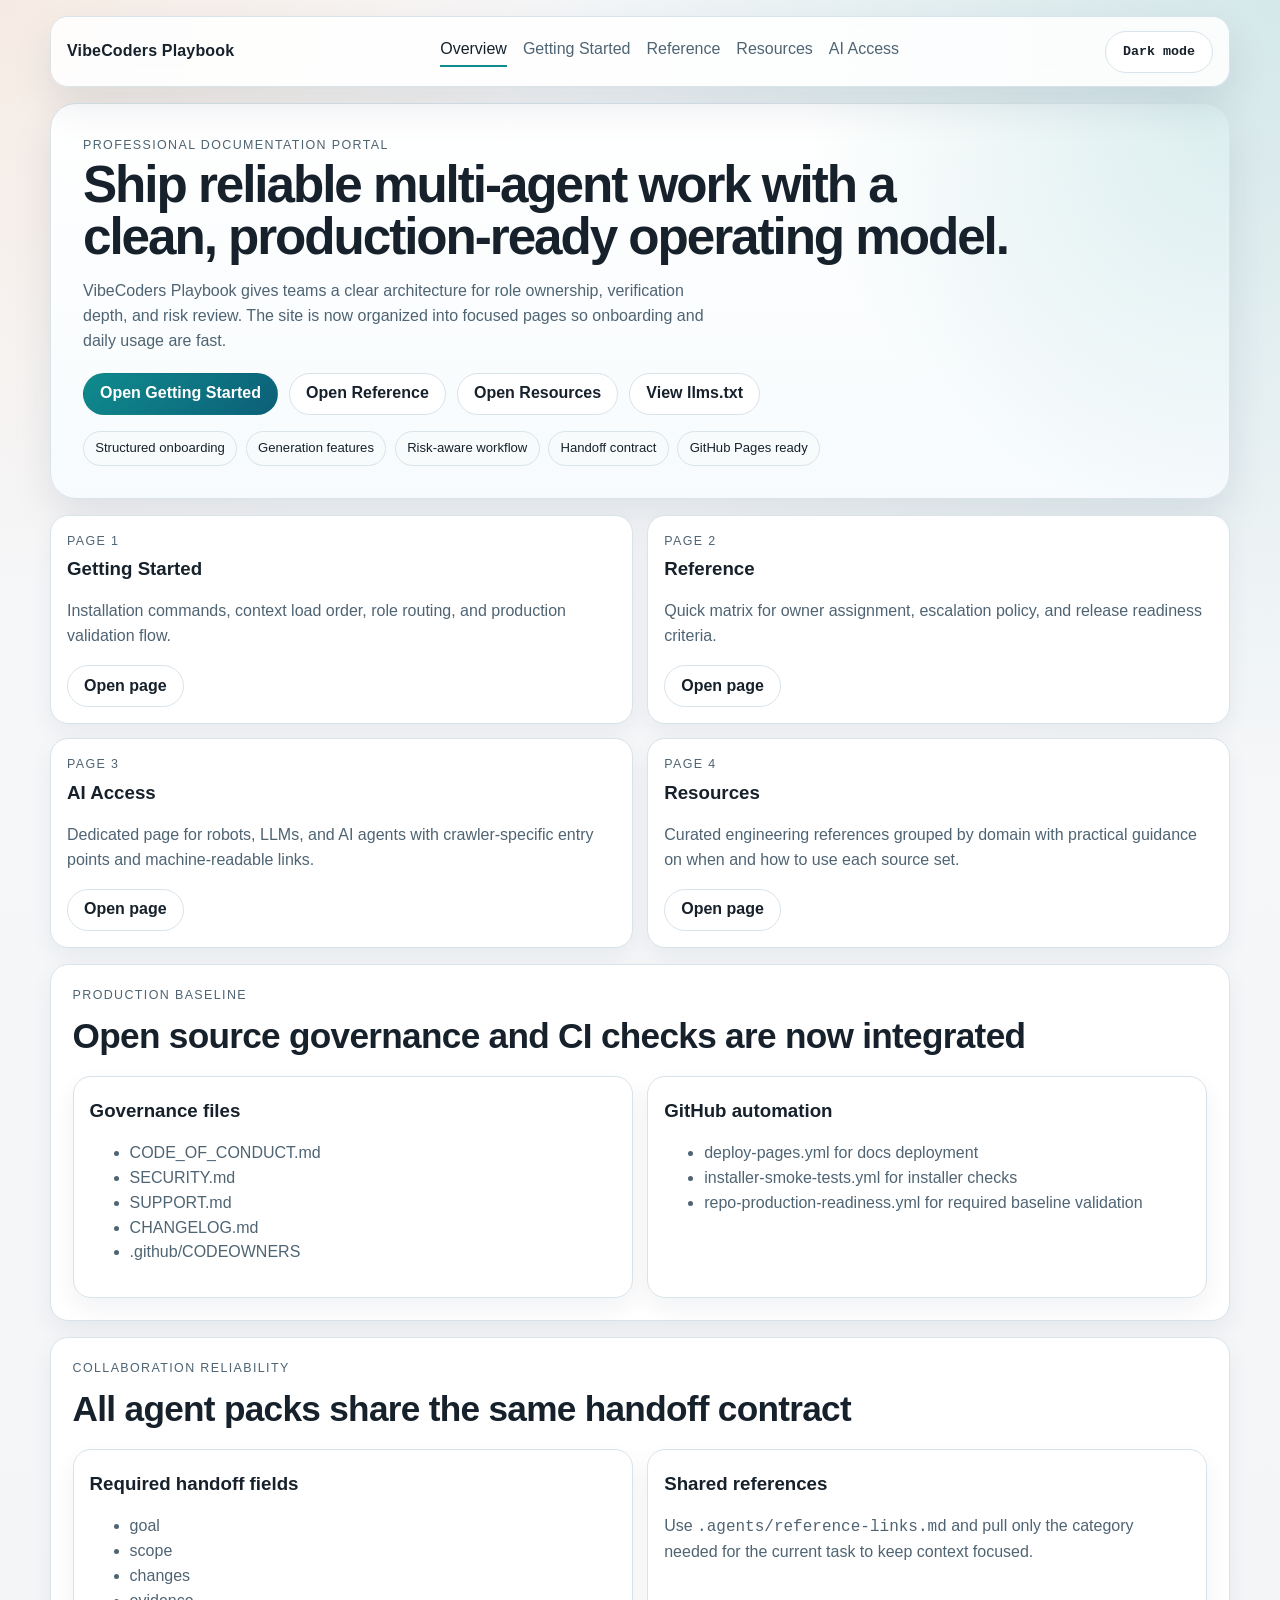
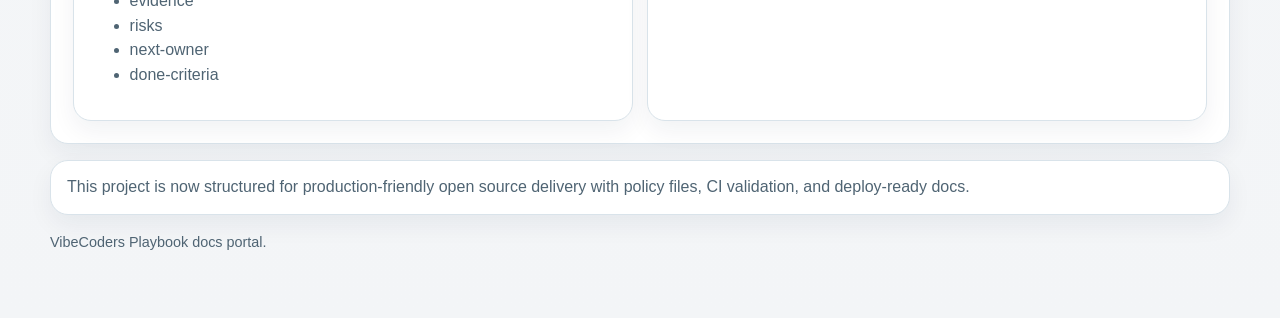
==== commit b8e14375: "feat: add resources page and update navigation links across documentation" ====
--- a/docs/index.html
+++ b/docs/index.html
@@ -94,6 +94,7 @@
             >Getting Started</a
           >
           <a href="./pages/reference.html" data-page="reference">Reference</a>
+          <a href="./pages/resources.html" data-page="resources">Resources</a>
           <a href="./pages/ai-agents.html" data-page="ai">AI Access</a>
         </nav>
       </header>
@@ -116,6 +117,9 @@
           <a class="btn btn-secondary" href="./pages/reference.html"
             >Open Reference</a
           >
+          <a class="btn btn-secondary" href="./pages/resources.html"
+            >Open Resources</a
+          >
           <a class="btn btn-secondary" href="./llms.txt">View llms.txt</a>
         </div>
         <div class="pill-row">
@@ -162,6 +166,17 @@
               >Open page</a
             >
           </article>
+          <article class="card">
+            <p class="eyebrow">Page 4</p>
+            <h3>Resources</h3>
+            <p>
+              Curated engineering references grouped by domain with practical
+              guidance on when and how to use each source set.
+            </p>
+            <a class="btn btn-secondary" href="./pages/resources.html"
+              >Open page</a
+            >
+          </article>
         </section>
 
         <section class="panel section">
